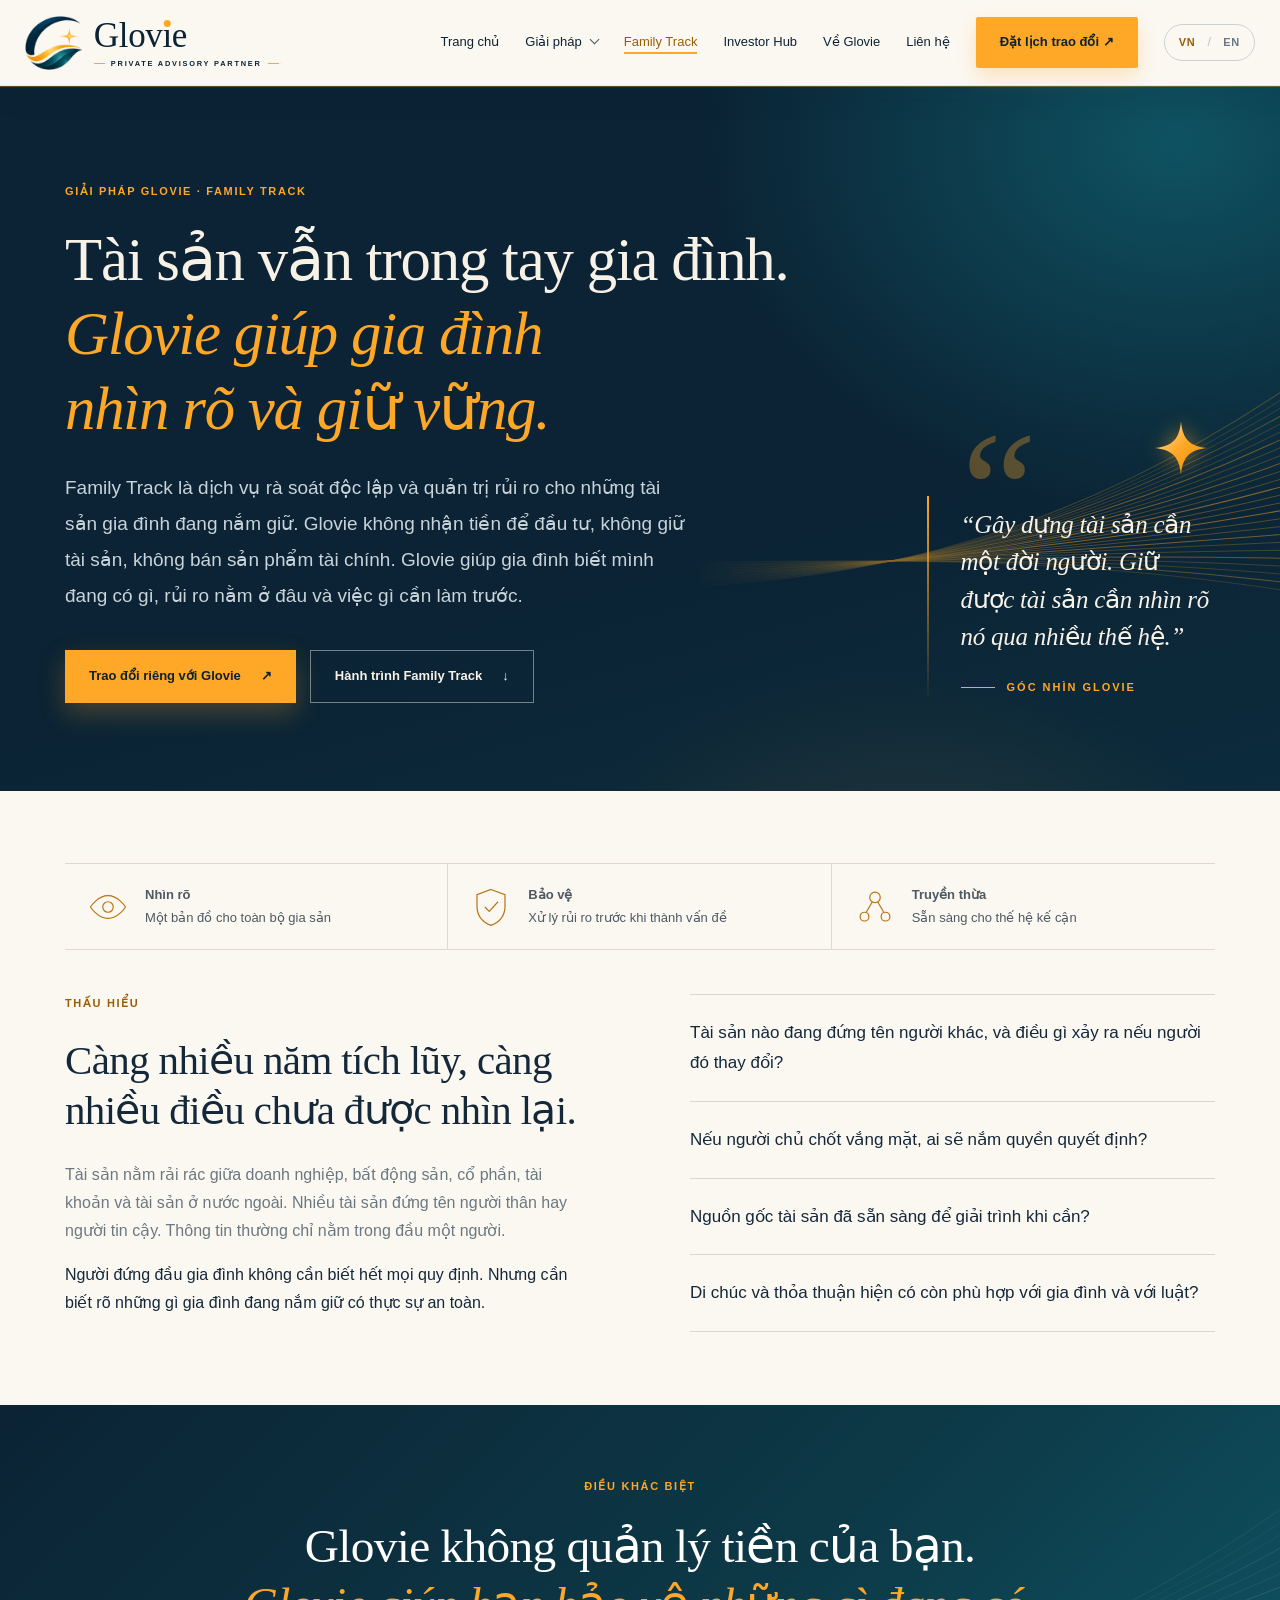
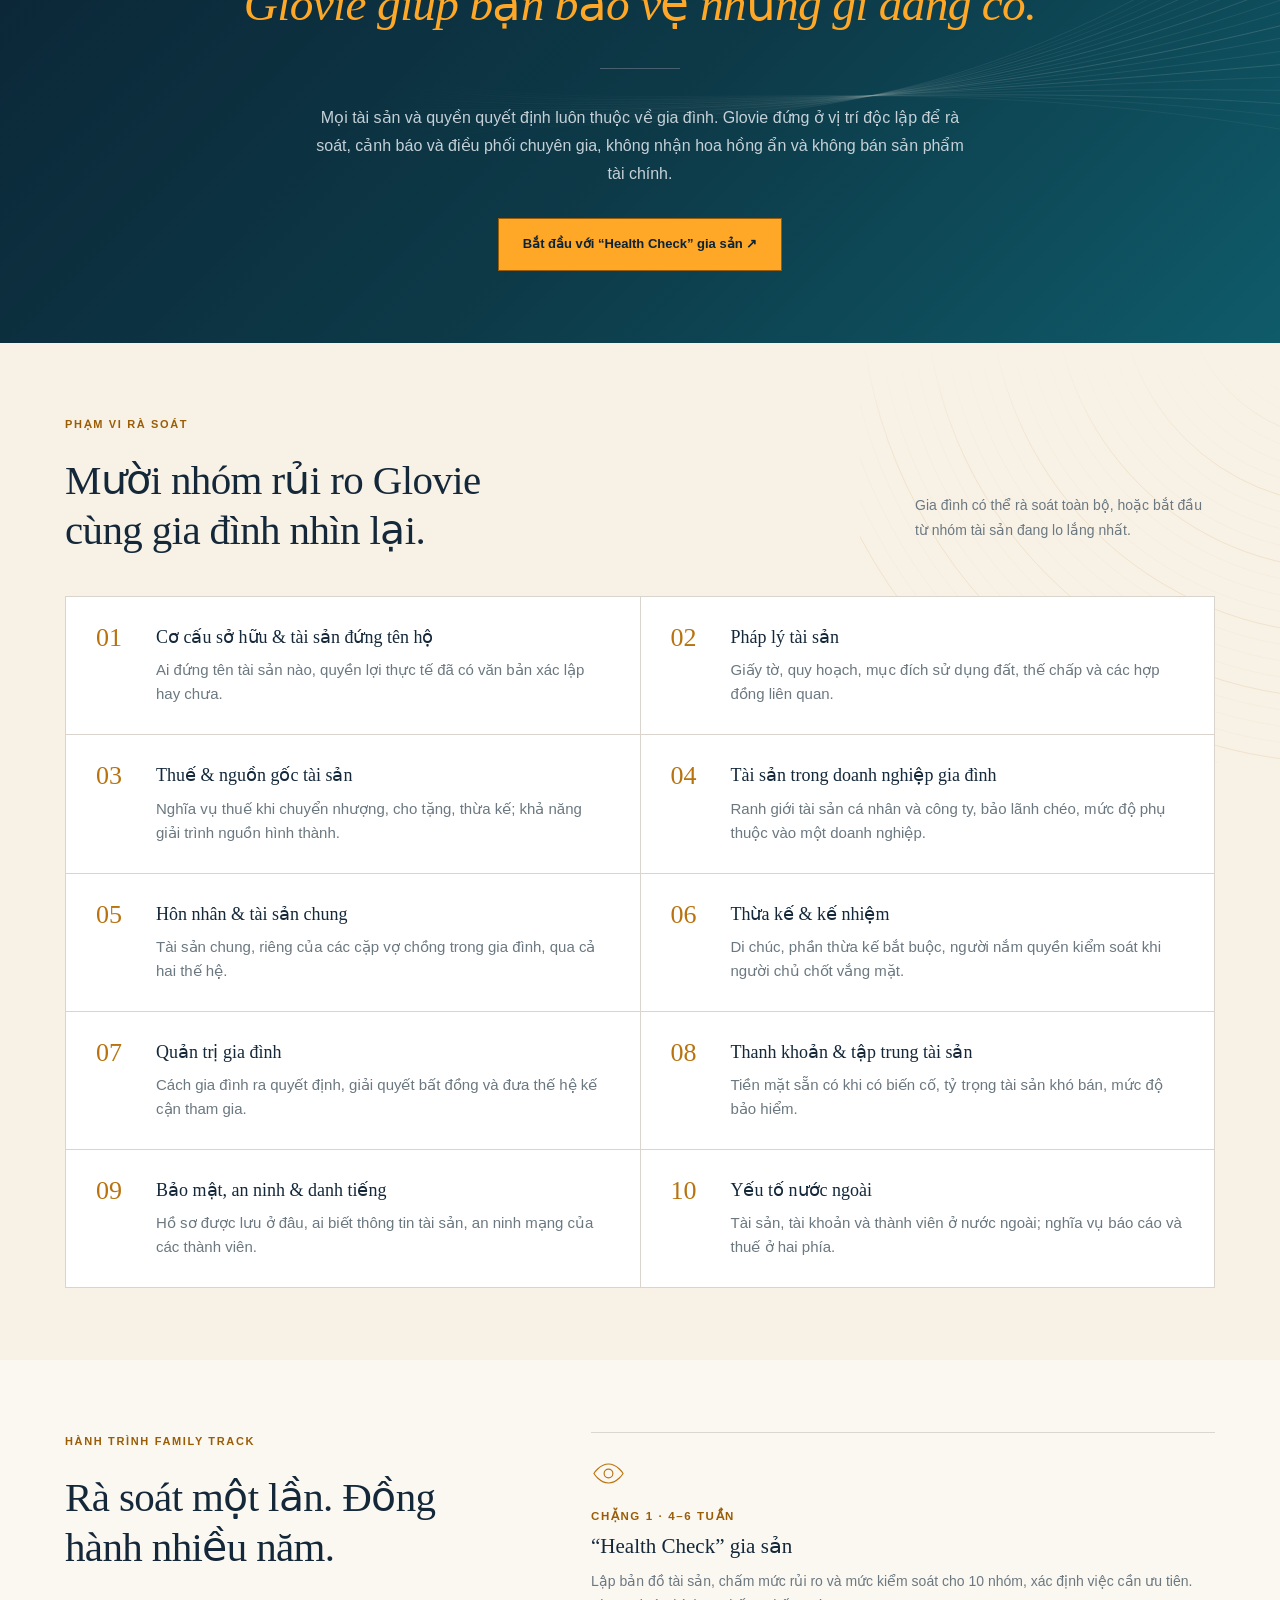
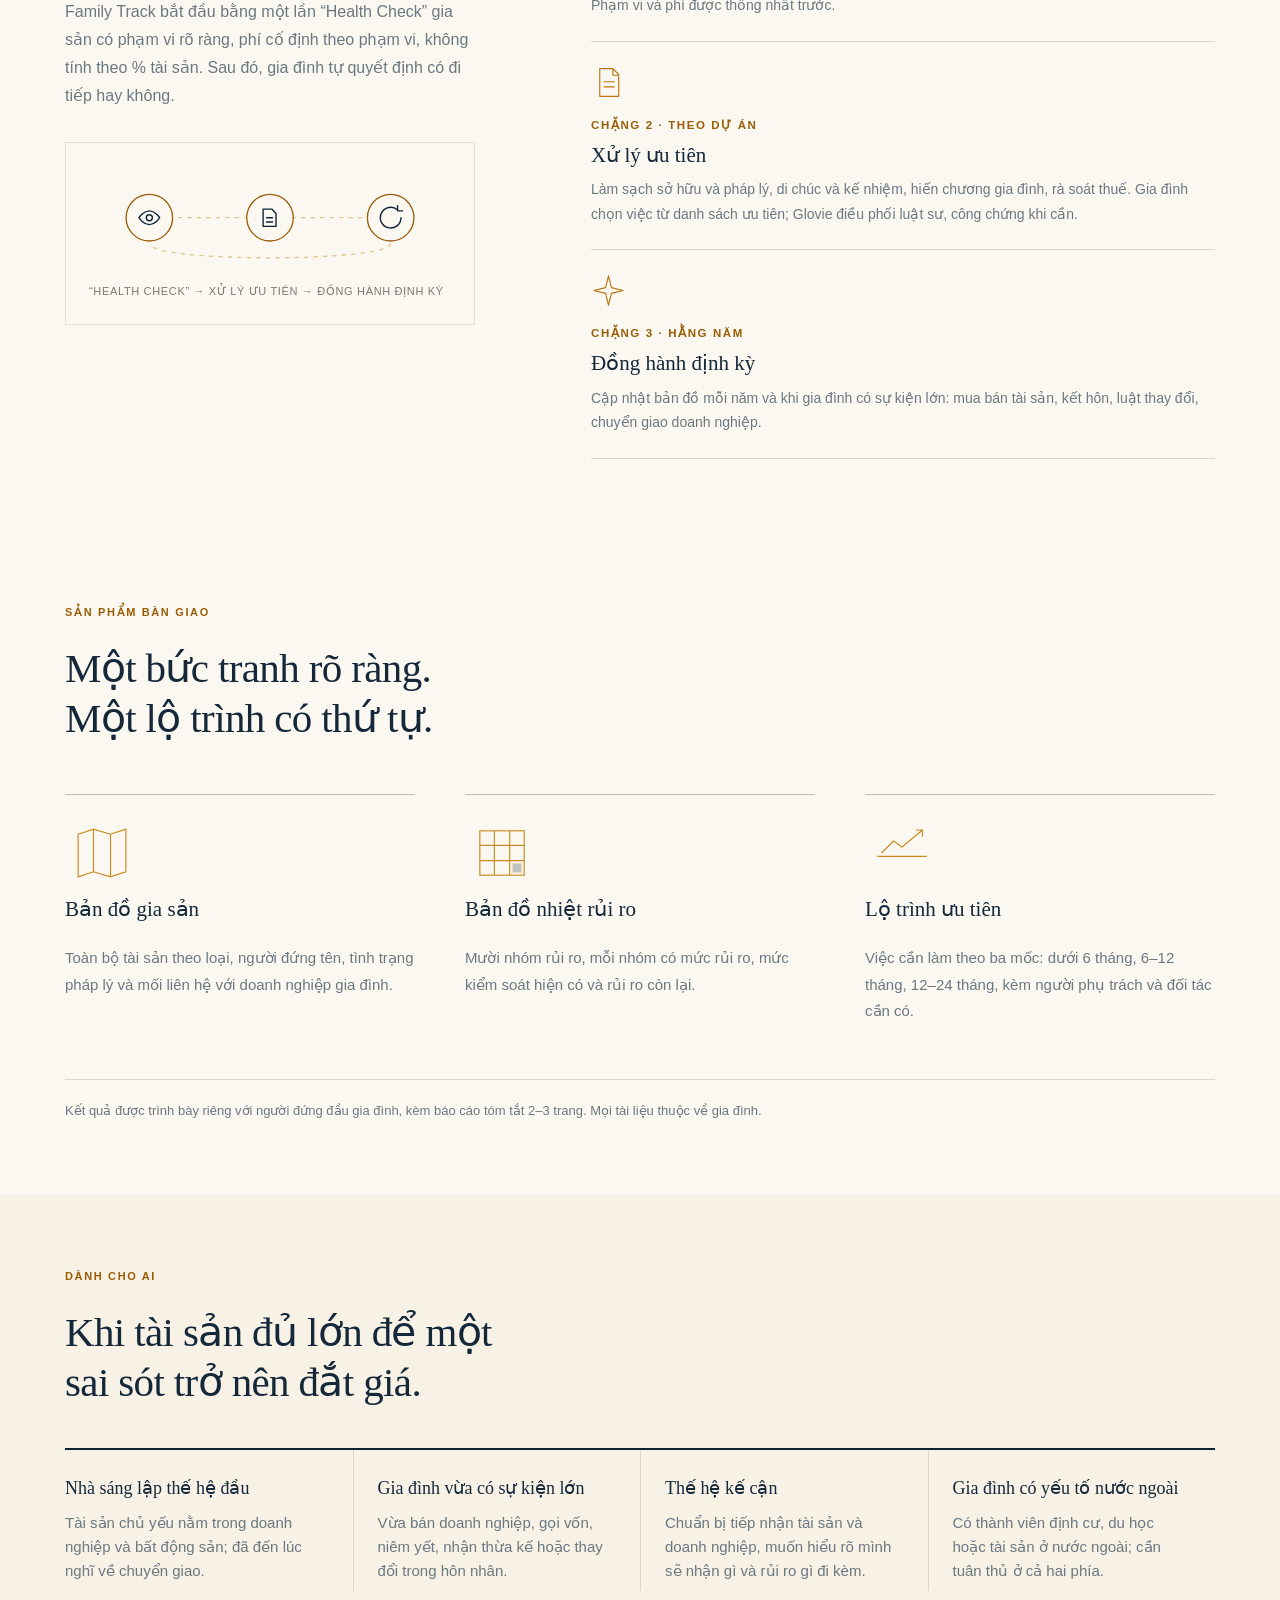
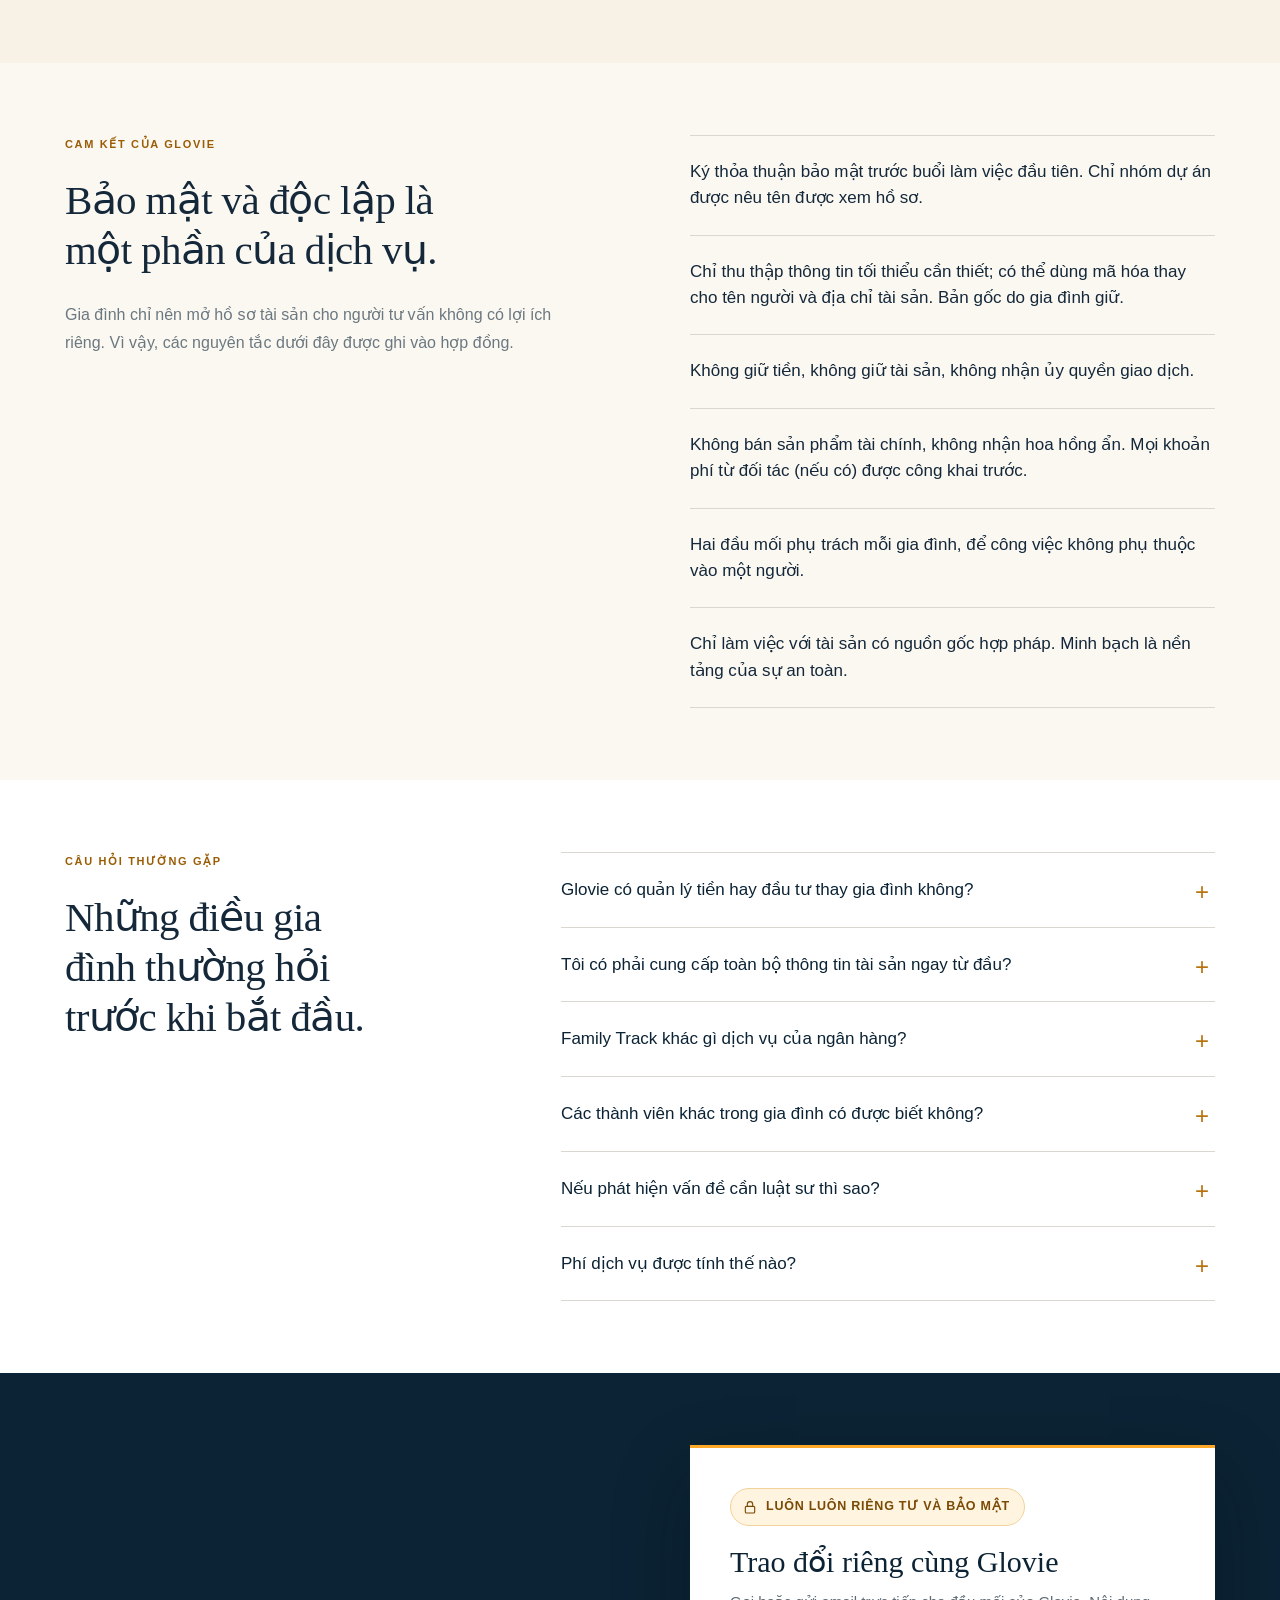
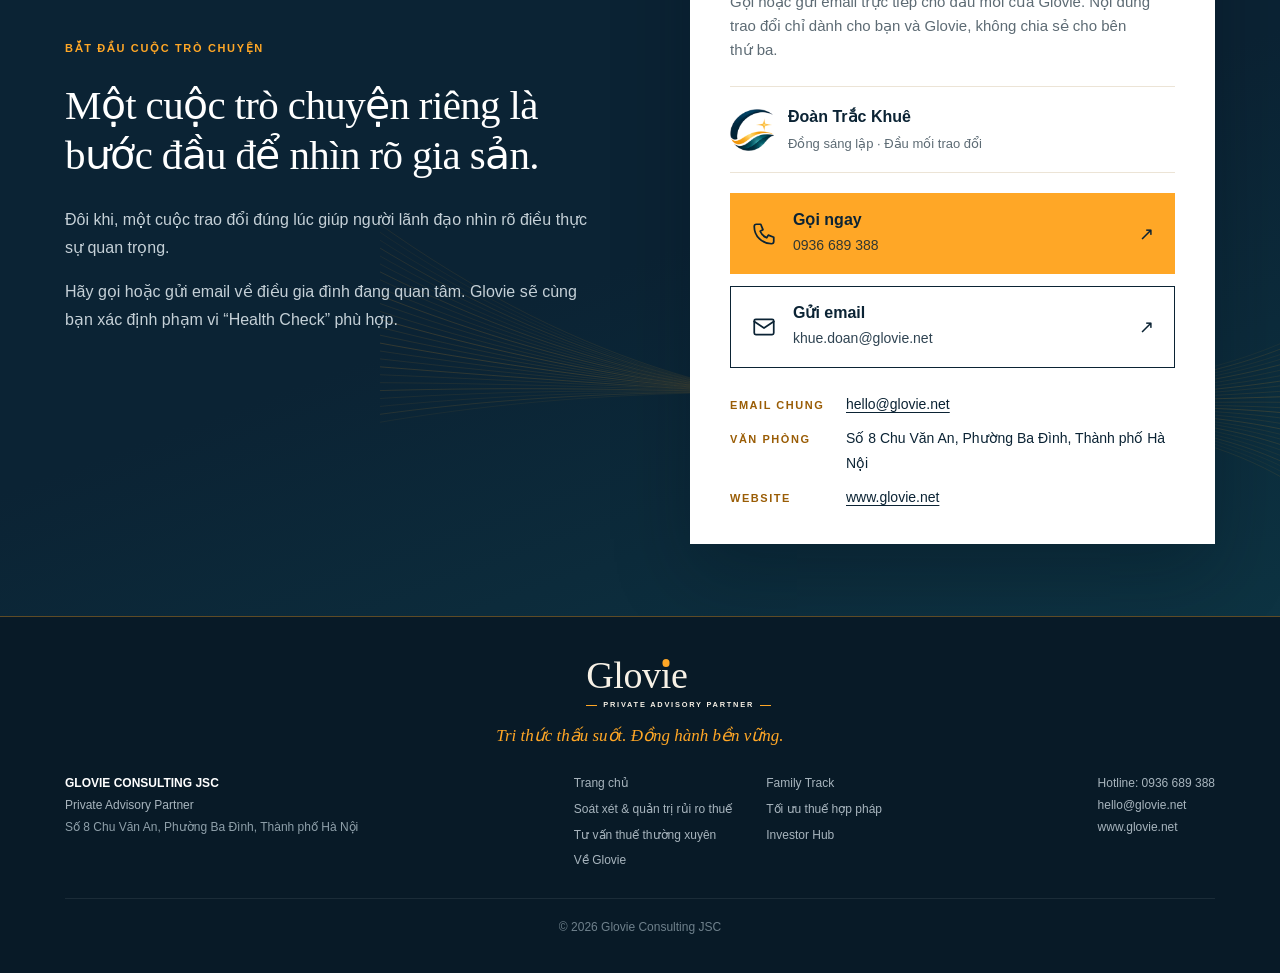
==== familytrack.html @ c4d583ba "Update to the client's full VI/EN website version Adds the Family Track page, contact.css and family" ====
<!DOCTYPE html>
<html lang="vi"><head><meta charset="utf-8"/><meta content="default-src 'self'; script-src 'self'; style-src 'self' https://fonts.googleapis.com; font-src 'self' https://fonts.gstatic.com; img-src 'self' data:; connect-src 'self'; form-action 'self'; base-uri 'self'; object-src 'none'; upgrade-insecure-requests" http-equiv="Content-Security-Policy"/><meta content="strict-origin-when-cross-origin" name="referrer"/><meta content="width=device-width,initial-scale=1" name="viewport"/><meta content="#0b2334" name="theme-color"/><meta content="Family Track: dịch vụ rà soát độc lập và quản trị rủi ro cho tài sản gia đình đang nắm giữ. Glovie không giữ tài sản, không bán sản phẩm tài chính. Phí cố định theo phạm vi, không tính theo % tài sản." name="description"/><title>Family Track | Glovie Consulting JSC</title><link rel="preconnect" href="https://fonts.googleapis.com"/><link rel="preconnect" href="https://fonts.gstatic.com" crossorigin=""/><link href="https://fonts.googleapis.com/css2?family=Inter:wght@400;500;600;700&amp;family=Playfair+Display:ital,wght@0,400;0,500;0,600;1,400;1,500&amp;display=swap" rel="stylesheet"/><link href="https://www.glovie.net/familytrack.html" rel="canonical"/><meta content="index, follow, max-image-preview:large" name="robots"/><meta content="Glovie Consulting JSC" name="author"/><meta content="telephone=no" name="format-detection"/><meta content="website" property="og:type"/><meta content="Glovie" property="og:site_name"/><meta content="Family Track | Glovie Consulting JSC" property="og:title"/><meta content="Family Track: dịch vụ rà soát độc lập và quản trị rủi ro cho tài sản gia đình đang nắm giữ. Glovie không giữ tài sản, không bán sản phẩm tài chính. Phí cố định theo phạm vi, không tính theo % tài sản." property="og:description"/><meta content="https://www.glovie.net/familytrack.html" property="og:url"/><meta content="https://www.glovie.net/assets/img/og-image.png" property="og:image"/><meta content="1200" property="og:image:width"/><meta content="630" property="og:image:height"/><meta content="vi_VN" property="og:locale"/><meta content="en_US" property="og:locale:alternate"/><meta content="summary_large_image" name="twitter:card"/><link href="assets/img/favicon-32.png" rel="icon" sizes="32x32" type="image/png"/><link href="assets/img/apple-touch-icon.png" rel="apple-touch-icon"/><link href="assets/css/glovie.min.css?v=7bdc68d603" rel="stylesheet"/><link href="assets/css/contact.css?v=097c80f14b" rel="stylesheet"/><link href="assets/css/familytrack.css?v=a53b4853ac" rel="stylesheet"/><script defer="" src="assets/i18n/familytrack.js?v=75645b1e4e"></script><script defer="" src="assets/js/glovie.min.js?v=fc8b40988c"></script><script type="application/ld+json">{"@context": "https://schema.org", "@graph": [{"@type": ["Organization", "ProfessionalService"], "@id": "https://www.glovie.net/#org", "name": "Glovie Consulting JSC", "alternateName": "Glovie", "url": "https://www.glovie.net/", "logo": "https://www.glovie.net/assets/img/icon-512.png", "image": "https://www.glovie.net/assets/img/og-image.png", "slogan": "Private Advisory Partner", "areaServed": "VN", "knowsLanguage": ["vi", "en"], "address": {"@type": "PostalAddress", "streetAddress": "Số 8 Chu Văn An", "addressLocality": "Phường Ba Đình", "addressRegion": "Hà Nội", "addressCountry": "VN"}}, {"@type": "WebPage", "@id": "https://www.glovie.net/familytrack.html", "url": "https://www.glovie.net/familytrack.html", "name": "Family Track | Glovie Consulting JSC", "description": "Family Track: dịch vụ rà soát độc lập và quản trị rủi ro cho tài sản gia đình đang nắm giữ. Glovie không giữ tài sản, không bán sản phẩm tài chính. Phí cố định theo phạm vi, không tính theo % tài sản.", "inLanguage": "vi", "isPartOf": {"@type": "WebSite", "url": "https://www.glovie.net/", "name": "Glovie"}}, {"@type": "BreadcrumbList", "itemListElement": [{"@type": "ListItem", "position": 1, "name": "Trang chủ", "item": "https://www.glovie.net/"}, {"@type": "ListItem", "position": 2, "name": "Family Track", "item": "https://www.glovie.net/familytrack.html"}]}, {"@type": "Service", "name": "Family Track", "description": "Family Track: dịch vụ rà soát độc lập và quản trị rủi ro cho tài sản gia đình đang nắm giữ. Glovie không giữ tài sản, không bán sản phẩm tài chính. Phí cố định theo phạm vi, không tính theo % tài sản.", "provider": {"@id": "https://www.glovie.net/#org"}, "areaServed": "VN", "url": "https://www.glovie.net/familytrack.html", "serviceType": "Family wealth review & risk management"}]}</script></head><body><a class="skip-link" href="#top">Bỏ qua điều hướng</a><header><div class="wrap"><a aria-label="Glovie — Private Advisory Partner — Trang chủ" class="logo" href="index.html"><span class="brand-logo"><img alt="" class="brand-mark" decoding="async" fetchpriority="high" height="132" src="assets/img/glovie-mark.png" width="139"/><span class="brand-word"><span class="brand-name">Glov<span class="brand-i">ı</span>e</span><span class="brand-tag">Private Advisory Partner</span></span></span></a><button aria-expanded="false" aria-label="Mở menu" class="menu-toggle" id="menuToggle">☰</button><nav id="nav"><a href="index.html">Trang chủ</a><div class="has-sub"><a class="sub-trigger" href="index.html#giai-phap">Giải pháp</a><div class="submenu"><a href="soatxetthue.html"><strong>Soát xét & quản trị rủi ro thuế</strong><span>“Health Check”, soát xét định kỳ, chuẩn bị thanh tra</span></a><a href="toiuuthue.html"><strong>Tối ưu thuế hợp pháp</strong><span>Cấu trúc, ưu đãi và phương án có căn cứ</span></a><a href="tvtthuongxuyen.html"><strong>Tư vấn thuế thường xuyên</strong><span>Đồng hành chuyên môn quanh năm</span></a><a href="index.html#giai-phap"><strong>Tất cả giải pháp</strong><span>CFO Advisory, ESOP – M&A, chuyển đổi số</span></a></div></div><a class="current" aria-current="page" href="familytrack.html">Family Track</a><a href="investorhub.html">Investor Hub</a><a href="ve-glovie.html">Về Glovie</a><a href="#lien-he">Liên hệ</a><a class="btn" href="#lien-he">Đặt lịch trao đổi ↗</a><div aria-label="Language / Ngôn ngữ" class="language-switch" role="group"><button aria-pressed="true" class="lang-option active" data-lang="vi" type="button">VN</button><span aria-hidden="true">/</span><button aria-pressed="false" class="lang-option" data-lang="en" type="button">EN</button></div></nav></div></header><main id="top"><section class="hero"><div aria-hidden="true" class="hero-motif"></div><div class="wrap hero-grid"><div class="reveal"><div class="eyebrow crumb"><a href="index.html#giai-phap">Giải pháp Glovie</a> · <span>Family Track</span></div><h1>Tài sản vẫn trong tay gia đình.<br/><em>Glovie giúp gia đình nhìn rõ và giữ vững.</em></h1><p class="lead">Family Track là dịch vụ rà soát độc lập và quản trị rủi ro cho những tài sản gia đình đang nắm giữ. Glovie không nhận tiền để đầu tư, không giữ tài sản, không bán sản phẩm tài chính. Glovie giúp gia đình biết mình đang có gì, rủi ro nằm ở đâu và việc gì cần làm trước.</p><div class="hero-actions"><a class="btn" href="#lien-he">Trao đổi riêng với Glovie <span>↗</span></a><a class="btn outline" href="#hanh-trinh">Hành trình Family Track <span>↓</span></a></div></div><aside class="hero-aside"><div aria-hidden="true" class="hero-star"><i class="halo"></i><svg viewBox="0 0 48 48"><defs><linearGradient id="gstar" x1="0" x2="1" y1="0" y2="1"><stop offset="0" stop-color="#ffe3a8"/><stop offset=".5" stop-color="#ffa726"/><stop offset="1" stop-color="#e58a00"/></linearGradient></defs><path fill="url(#gstar)" d="M24 1C25.4 16.5 31.5 22.6 47 24 31.5 25.4 25.4 31.5 24 47 22.6 31.5 16.5 25.4 1 24 16.5 22.6 22.6 16.5 24 1Z"/></svg><i class="spark s1"></i><i class="spark s2"></i><i class="spark s3"></i></div><div class="serif">“Gây dựng tài sản cần một đời người. Giữ được tài sản cần nhìn rõ nó qua nhiều thế hệ.”</div><span>GÓC NHÌN GLOVIE</span></aside></div></section><section id="thau-hieu"><div class="wrap"><div aria-label="Ba giá trị của Family Track" class="symbolic-band"><div><svg aria-hidden="true" viewBox="0 0 48 48"><path d="M4 24s8-13 20-13 20 13 20 13-8 13-20 13S4 24 4 24Z"/><circle cx="24" cy="24" r="6"/></svg><span><strong>Nhìn rõ</strong><br/>Một bản đồ cho toàn bộ gia sản</span></div><div><svg aria-hidden="true" viewBox="0 0 48 48"><path d="M24 4 40 10v13c0 11-6 18-16 22C14 41 8 34 8 23V10z"/><path d="m17 24 5 5 10-11"/></svg><span><strong>Bảo vệ</strong><br/>Xử lý rủi ro trước khi thành vấn đề</span></div><div><svg aria-hidden="true" viewBox="0 0 48 48"><circle cx="24" cy="13" r="6"/><circle cx="12" cy="35" r="5"/><circle cx="36" cy="35" r="5"/><path d="M21 18 14 30M27 18l7 12"/></svg><span><strong>Truyền thừa</strong><br/>Sẵn sàng cho thế hệ kế cận</span></div></div></div><div class="wrap intro-grid intro-grid--spaced"><div><div class="eyebrow">Thấu hiểu</div><h2>Càng nhiều năm tích lũy, càng nhiều điều chưa được nhìn lại.</h2><p class="muted">Tài sản nằm rải rác giữa doanh nghiệp, bất động sản, cổ phần, tài khoản và tài sản ở nước ngoài. Nhiều tài sản đứng tên người thân hay người tin cậy. Thông tin thường chỉ nằm trong đầu một người.</p><p>Người đứng đầu gia đình không cần biết hết mọi quy định. Nhưng cần biết rõ những gì gia đình đang nắm giữ có thực sự an toàn.</p></div><div class="questions"><div class="question">Tài sản nào đang đứng tên người khác, và điều gì xảy ra nếu người đó thay đổi?</div><div class="question">Nếu người chủ chốt vắng mặt, ai sẽ nắm quyền quyết định?</div><div class="question">Nguồn gốc tài sản đã sẵn sàng để giải trình khi cần?</div><div class="question">Di chúc và thỏa thuận hiện có còn phù hợp với gia đình và với luật?</div></div></div></section><section class="statement"><div aria-hidden="true" class="statement-motif"></div><div class="wrap"><div class="eyebrow">Điều khác biệt</div><h2>Glovie không quản lý tiền của bạn.<br/><em>Glovie giúp bạn bảo vệ những gì đang có.</em></h2><div class="rule"></div><p>Mọi tài sản và quyền quyết định luôn thuộc về gia đình. Glovie đứng ở vị trí độc lập để rà soát, cảnh báo và điều phối chuyên gia, không nhận hoa hồng ẩn và không bán sản phẩm tài chính.</p><a class="btn gold" href="#lien-he">Bắt đầu với “Health Check” gia sản ↗</a></div></section><section class="services ft-scope" id="pham-vi"><div class="wrap"><div class="eyebrow">Phạm vi rà soát</div><div class="sectionhead"><h2>Mười nhóm rủi ro Glovie cùng gia đình nhìn lại.</h2><p class="muted sectionhead-note">Gia đình có thể rà soát toàn bộ, hoặc bắt đầu từ nhóm tài sản đang lo lắng nhất.</p></div><ol class="ft-risks"><li><b>01</b><div><h3>Cơ cấu sở hữu &amp; tài sản đứng tên hộ</h3><p>Ai đứng tên tài sản nào, quyền lợi thực tế đã có văn bản xác lập hay chưa.</p></div></li><li><b>02</b><div><h3>Pháp lý tài sản</h3><p>Giấy tờ, quy hoạch, mục đích sử dụng đất, thế chấp và các hợp đồng liên quan.</p></div></li><li><b>03</b><div><h3>Thuế &amp; nguồn gốc tài sản</h3><p>Nghĩa vụ thuế khi chuyển nhượng, cho tặng, thừa kế; khả năng giải trình nguồn hình thành.</p></div></li><li><b>04</b><div><h3>Tài sản trong doanh nghiệp gia đình</h3><p>Ranh giới tài sản cá nhân và công ty, bảo lãnh chéo, mức độ phụ thuộc vào một doanh nghiệp.</p></div></li><li><b>05</b><div><h3>Hôn nhân &amp; tài sản chung</h3><p>Tài sản chung, riêng của các cặp vợ chồng trong gia đình, qua cả hai thế hệ.</p></div></li><li><b>06</b><div><h3>Thừa kế &amp; kế nhiệm</h3><p>Di chúc, phần thừa kế bắt buộc, người nắm quyền kiểm soát khi người chủ chốt vắng mặt.</p></div></li><li><b>07</b><div><h3>Quản trị gia đình</h3><p>Cách gia đình ra quyết định, giải quyết bất đồng và đưa thế hệ kế cận tham gia.</p></div></li><li><b>08</b><div><h3>Thanh khoản &amp; tập trung tài sản</h3><p>Tiền mặt sẵn có khi có biến cố, tỷ trọng tài sản khó bán, mức độ bảo hiểm.</p></div></li><li><b>09</b><div><h3>Bảo mật, an ninh &amp; danh tiếng</h3><p>Hồ sơ được lưu ở đâu, ai biết thông tin tài sản, an ninh mạng của các thành viên.</p></div></li><li><b>10</b><div><h3>Yếu tố nước ngoài</h3><p>Tài sản, tài khoản và thành viên ở nước ngoài; nghĩa vụ báo cáo và thuế ở hai phía.</p></div></li></ol></div></section><section id="hanh-trinh"><div class="wrap process-grid"><div><div class="eyebrow">Hành trình Family Track</div><h2>Rà soát một lần. Đồng hành nhiều năm.</h2><p class="muted">Family Track bắt đầu bằng một lần “Health Check” gia sản có phạm vi rõ ràng, phí cố định theo phạm vi, không tính theo % tài sản. Sau đó, gia đình tự quyết định có đi tiếp hay không.</p><div aria-label="Health Check → Xử lý ưu tiên → Đồng hành định kỳ" class="process-illustration"><svg aria-hidden="true" viewBox="0 0 420 120"><path d="M70 60H350" stroke="#e3c48a" stroke-dasharray="5 6" stroke-width="1.5"></path><path d="M350 90C350 112 70 112 70 90" fill="none" stroke="#e3c48a" stroke-dasharray="5 6" stroke-width="1.5"></path><g fill="#fbf8f2" stroke="#9a5d06" stroke-width="1.5"><circle cx="70" cy="60" r="27"></circle><circle cx="210" cy="60" r="27"></circle><circle cx="350" cy="60" r="27"></circle></g><g fill="none" stroke="#0b2334" stroke-linecap="round" stroke-linejoin="round" stroke-width="1.6"><path d="M58 60s5-8 12-8 12 8 12 8-5 8-12 8-12-8-12-8Z"/><circle cx="70" cy="60" r="3.5"/><path d="M202 50h10l5 5v15h-15zM206 60h7M206 65h7"/><path d="M362 60a12 12 0 1 1-4-9M358 46v6h6"/></g></svg><div class="process-caption">“HEALTH CHECK” → XỬ LÝ ƯU TIÊN → ĐỒNG HÀNH ĐỊNH KỲ</div></div></div><div class="steps"><div class="step"><svg aria-hidden="true" class="line-icon" fill="none" stroke="currentColor" stroke-linecap="round" stroke-linejoin="round" stroke-width="1.55" viewBox="0 0 48 48"><path d="M4 24s8-13 20-13 20 13 20 13-8 13-20 13S4 24 4 24Z"/><circle cx="24" cy="24" r="6"/></svg><div><div class="ft-stage">Chặng 1 · 4–6 tuần</div><h3>“Health Check” gia sản</h3><p>Lập bản đồ tài sản, chấm mức rủi ro và mức kiểm soát cho 10 nhóm, xác định việc cần ưu tiên. Phạm vi và phí được thống nhất trước.</p></div></div><div class="step"><svg aria-hidden="true" class="line-icon" fill="none" stroke="currentColor" stroke-linecap="round" stroke-linejoin="round" stroke-width="1.55" viewBox="0 0 48 48"><path d="M12 5h18l8 8v30H12zM30 5v9h8M18 23h14M18 30h14"/></svg><div><div class="ft-stage">Chặng 2 · Theo dự án</div><h3>Xử lý ưu tiên</h3><p>Làm sạch sở hữu và pháp lý, di chúc và kế nhiệm, hiến chương gia đình, rà soát thuế. Gia đình chọn việc từ danh sách ưu tiên; Glovie điều phối luật sư, công chứng khi cần.</p></div></div><div class="step"><svg aria-hidden="true" class="line-icon" fill="none" stroke="currentColor" stroke-linecap="round" stroke-linejoin="round" stroke-width="1.55" viewBox="0 0 48 48"><path d="m24 4 4 16 16 4-16 4-4 16-4-16-16-4 16-4z"/></svg><div><div class="ft-stage">Chặng 3 · Hằng năm</div><h3>Đồng hành định kỳ</h3><p>Cập nhật bản đồ mỗi năm và khi gia đình có sự kiện lớn: mua bán tài sản, kết hôn, luật thay đổi, chuyển giao doanh nghiệp.</p></div></div></div></div></section><section class="values" id="ban-giao"><div class="wrap"><div class="eyebrow">Sản phẩm bàn giao</div><h2>Một bức tranh rõ ràng.<br/>Một lộ trình có thứ tự.</h2><div class="three"><article class="value"><div class="value-symbol"><svg aria-hidden="true" viewBox="0 0 72 68"><path d="M8 12l18-6 20 6 18-6v50l-18 6-20-6-18 6z"/><path d="M26 6v50M46 12v50"/></svg></div><h3>Bản đồ gia sản</h3><p>Toàn bộ tài sản theo loại, người đứng tên, tình trạng pháp lý và mối liên hệ với doanh nghiệp gia đình.</p></article><article class="value"><div class="value-symbol"><svg aria-hidden="true" viewBox="0 0 72 68"><rect x="10" y="8" width="52" height="52"/><path d="M10 25h52M10 43h52M27 8v52M45 8v52"/><path d="M48 46h11v11H48z" fill="currentColor" opacity=".25"/></svg></div><h3>Bản đồ nhiệt rủi ro</h3><p>Mười nhóm rủi ro, mỗi nhóm có mức rủi ro, mức kiểm soát hiện có và rủi ro còn lại.</p></article><article class="value"><div class="value-symbol"><svg aria-hidden="true" viewBox="0 0 72 68"><path d="M7 38h58M12 34l14-14 10 7 24-20M52 7h8v8"/></svg></div><h3>Lộ trình ưu tiên</h3><p>Việc cần làm theo ba mốc: dưới 6 tháng, 6–12 tháng, 12–24 tháng, kèm người phụ trách và đối tác cần có.</p></article></div><p class="muted values-note">Kết quả được trình bày riêng với người đứng đầu gia đình, kèm báo cáo tóm tắt 2–3 trang. Mọi tài liệu thuộc về gia đình.</p></div></section><section class="ft-for" id="danh-cho-ai"><div class="wrap"><div class="eyebrow">Dành cho ai</div><div class="sectionhead"><h2>Khi tài sản đủ lớn để một sai sót trở nên đắt giá.</h2></div><div class="ft-for-grid"><article><h3>Nhà sáng lập thế hệ đầu</h3><p>Tài sản chủ yếu nằm trong doanh nghiệp và bất động sản; đã đến lúc nghĩ về chuyển giao.</p></article><article><h3>Gia đình vừa có sự kiện lớn</h3><p>Vừa bán doanh nghiệp, gọi vốn, niêm yết, nhận thừa kế hoặc thay đổi trong hôn nhân.</p></article><article><h3>Thế hệ kế cận</h3><p>Chuẩn bị tiếp nhận tài sản và doanh nghiệp, muốn hiểu rõ mình sẽ nhận gì và rủi ro gì đi kèm.</p></article><article><h3>Gia đình có yếu tố nước ngoài</h3><p>Có thành viên định cư, du học hoặc tài sản ở nước ngoài; cần tuân thủ ở cả hai phía.</p></article></div></div></section><section class="ft-trust" id="cam-ket"><div class="wrap intro-grid"><div><div class="eyebrow">Cam kết của Glovie</div><h2>Bảo mật và độc lập là một phần của dịch vụ.</h2><p class="muted">Gia đình chỉ nên mở hồ sơ tài sản cho người tư vấn không có lợi ích riêng. Vì vậy, các nguyên tắc dưới đây được ghi vào hợp đồng.</p></div><div class="questions"><div class="question"><b>01</b><span>Ký thỏa thuận bảo mật trước buổi làm việc đầu tiên. Chỉ nhóm dự án được nêu tên được xem hồ sơ.</span></div><div class="question"><b>02</b><span>Chỉ thu thập thông tin tối thiểu cần thiết; có thể dùng mã hóa thay cho tên người và địa chỉ tài sản. Bản gốc do gia đình giữ.</span></div><div class="question"><b>03</b><span>Không giữ tiền, không giữ tài sản, không nhận ủy quyền giao dịch.</span></div><div class="question"><b>04</b><span>Không bán sản phẩm tài chính, không nhận hoa hồng ẩn. Mọi khoản phí từ đối tác (nếu có) được công khai trước.</span></div><div class="question"><b>05</b><span>Hai đầu mối phụ trách mỗi gia đình, để công việc không phụ thuộc vào một người.</span></div><div class="question"><b>06</b><span>Chỉ làm việc với tài sản có nguồn gốc hợp pháp. Minh bạch là nền tảng của sự an toàn.</span></div></div></div></section><section class="ft-faq" id="hoi-dap"><div class="wrap ft-faq-grid"><div><div class="eyebrow">Câu hỏi thường gặp</div><h2>Những điều gia đình thường hỏi trước khi bắt đầu.</h2></div><div class="ft-faq-list"><details><summary>Glovie có quản lý tiền hay đầu tư thay gia đình không?</summary><p>Không. Tài sản và quyền quyết định luôn thuộc về gia đình. Glovie rà soát, cảnh báo và đề xuất cách xử lý. Nếu gia đình cần dịch vụ đầu tư, Glovie giới thiệu đối tác được cấp phép và công khai mọi khoản phí liên quan.</p></details><details><summary>Tôi có phải cung cấp toàn bộ thông tin tài sản ngay từ đầu?</summary><p>Không. Gia đình có thể bắt đầu với một nhóm tài sản đang lo lắng nhất, và dùng mã hóa thay cho tên người, địa chỉ cụ thể.</p></details><details><summary>Family Track khác gì dịch vụ của ngân hàng?</summary><p>Glovie không bán sản phẩm tài chính, nên khuyến nghị chỉ phục vụ lợi ích của gia đình. Glovie vẫn có thể làm việc cùng ngân hàng mà gia đình đang sử dụng.</p></details><details><summary>Các thành viên khác trong gia đình có được biết không?</summary><p>Người đứng đầu gia đình quyết định ai tham gia và ai được xem kết quả.</p></details><details><summary>Nếu phát hiện vấn đề cần luật sư thì sao?</summary><p>Glovie giới thiệu đối tác phù hợp, chuẩn bị hồ sơ và điều phối, để gia đình không phải làm việc với nhiều bên cùng lúc.</p></details><details><summary>Phí dịch vụ được tính thế nào?</summary><p>Phí cố định theo phạm vi, không tính theo % tài sản. Phạm vi và phí được thống nhất trước khi bắt đầu.</p></details></div></div></section><section class="contact" id="lien-he"><div class="wrap contact-grid"><div><div class="eyebrow">Bắt đầu cuộc trò chuyện</div><h2>Một cuộc trò chuyện riêng là bước đầu để nhìn rõ gia sản.</h2><p>Đôi khi, một cuộc trao đổi đúng lúc giúp người lãnh đạo nhìn rõ điều thực sự quan trọng.</p><p>Hãy gọi hoặc gửi email về điều gia đình đang quan tâm. Glovie sẽ cùng bạn xác định phạm vi “Health Check” phù hợp.</p></div><div class="talk-card"><div class="talk-private"><svg aria-hidden="true" fill="none" stroke="currentColor" stroke-linecap="round" stroke-linejoin="round" stroke-width="1.7" viewBox="0 0 24 24"><rect height="10" rx="1.5" width="14" x="5" y="11"/><path d="M8 11V8a4 4 0 0 1 8 0v3"/></svg><span>Luôn luôn riêng tư và bảo mật</span></div><h3>Trao đổi riêng cùng Glovie</h3><p class="talk-lead">Gọi hoặc gửi email trực tiếp cho đầu mối của Glovie. Nội dung trao đổi chỉ dành cho bạn và Glovie, không chia sẻ cho bên thứ ba.</p><div class="talk-person"><img alt="" decoding="async" height="132" loading="lazy" src="assets/img/glovie-mark.png" width="139"/><div><strong>Đoàn Trắc Khuê</strong><span>Đồng sáng lập · Đầu mối trao đổi</span></div></div><div class="talk-actions"><a aria-label="Gọi ngay 0936 689 388" class="talk-btn talk-call" href="tel:+84936689388"><svg aria-hidden="true" fill="none" stroke="currentColor" stroke-linecap="round" stroke-linejoin="round" stroke-width="1.6" viewBox="0 0 24 24"><path d="M5 3h4l2 5-2.5 1.5a11 11 0 0 0 6 6L16 13l5 2v4a2 2 0 0 1-2 2A16 16 0 0 1 3 5a2 2 0 0 1 2-2"/></svg><span class="talk-text"><span class="talk-label">Gọi ngay</span><span class="talk-value">0936 689 388</span></span><span aria-hidden="true" class="talk-go">↗</span></a><a class="talk-btn talk-mail js-mailto" data-d="ten.eivolg" data-subject="Trao đổi riêng cùng Glovie" data-u="naod.euhk" href="#lien-he"><svg aria-hidden="true" fill="none" stroke="currentColor" stroke-linecap="round" stroke-linejoin="round" stroke-width="1.6" viewBox="0 0 24 24"><rect height="14" rx="1.5" width="18" x="3" y="5"/><path d="m3 7 9 6 9-6"/></svg><span class="talk-text"><span class="talk-label">Gửi email</span><span class="talk-value">khue.doan [at] glovie [dot] net</span></span><span aria-hidden="true" class="talk-go">↗</span></a></div><dl class="talk-info"><div><dt>Email chung</dt><dd><a class="js-mail" data-d="ten.eivolg" data-u="olleh" href="#lien-he">hello [at] glovie [dot] net</a></dd></div><div><dt>Văn phòng</dt><dd>Số 8 Chu Văn An, Phường Ba Đình, Thành phố Hà Nội</dd></div><div><dt>Website</dt><dd><a href="https://www.glovie.net">www.glovie.net</a></dd></div></dl></div></div></section></main><footer><div class="footer-brand"><span class="brand-logo brand-logo--neg"><img alt="" class="brand-mark" decoding="async" loading="lazy" height="132" src="assets/img/glovie-mark-neg.png" width="139"/><span class="brand-word"><span class="brand-name">Glov<span class="brand-i">ı</span>e</span><span class="brand-tag">Private Advisory Partner</span></span></span><div class="footer-message">Tri thức thấu suốt. Đồng hành bền vững.</div></div><div class="wrap footer-main"><div><strong>GLOVIE CONSULTING JSC</strong><br/>Private Advisory Partner<br/><span class="footer-addr">Số 8 Chu Văn An, Phường Ba Đình, Thành phố Hà Nội</span></div><div class="footer-links"><a href="index.html">Trang chủ</a><a href="familytrack.html">Family Track</a><a href="soatxetthue.html">Soát xét & quản trị rủi ro thuế</a><a href="toiuuthue.html">Tối ưu thuế hợp pháp</a><a href="tvtthuongxuyen.html">Tư vấn thuế thường xuyên</a><a href="investorhub.html">Investor Hub</a><a href="ve-glovie.html">Về Glovie</a></div><div class="footer-contact">Hotline: <a href="tel:+84936689388">0936 689 388</a><br/><a class="js-mail" data-d="ten.eivolg" data-u="olleh" href="#lien-he">hello [at] glovie [dot] net</a><br/><a href="https://www.glovie.net">www.glovie.net</a></div></div><div class="wrap footer-bottom">© <span id="year"></span> Glovie Consulting JSC</div></footer><div class="mobile-cta"><a href="#lien-he">Trao đổi với Glovie</a><a href="tel:+84936689388">Gọi điện</a></div></body></html>
---- assets/css/glovie.min.css ----
:root{--navy:#0b2334;--ink:#14283a;--gold:#9a5d06;--cream:#f7f1e6;--muted:#64717a;--line:#e5e3dd}*{box-sizing:border-box}html{scroll-behavior:smooth}body{margin:0;color:var(--ink);background:#fff;font:16px/1.75 'Inter','Inter',Arial,sans-serif}h1,h2,h3,p{margin-top:0}h1,h2,.serif{font-family:'Playfair Display','Playfair Display',Georgia,serif;font-weight:400}h1{font-size:clamp(42px,6.4vw,88px);line-height:1.16;letter-spacing:-.035em;margin-bottom:28px}h2{font-size:clamp(32px,4vw,55px);line-height:1.22;letter-spacing:-.025em;margin-bottom:25px}h3{font-size:21px;line-height:1.4}a{color:inherit;text-decoration:none}button,input,textarea,select{font:inherit}button{cursor:pointer}.wrap{width:min(1150px,calc(100% - 48px));margin:auto}.eyebrow{color:var(--gold);font-size:11px;letter-spacing:.2em;text-transform:uppercase;font-weight:700;margin-bottom:22px}.muted{color:var(--muted)}.btn{display:inline-flex;align-items:center;justify-content:center;gap:20px;border:1px solid var(--navy);background:var(--navy);color:#fff;padding:14px 24px;font-size:13px;font-weight:700;transition:.2s}.btn:hover{background:#0f5b6a;transform:translateY(-1px)}.btn.outline{background:transparent;color:var(--navy)}.btn.outline:hover{background:#e9e4dd}.btn.gold{background:var(--gold);border-color:var(--gold)}header{height:88px;background:#fff;border-bottom:1px solid var(--line);position:sticky;top:0;z-index:20}header .wrap{display:flex;align-items:center;justify-content:space-between;height:100%;gap:25px}.logo{display:flex;align-items:center;gap:12px}.monogram{font:italic 43px 'Playfair Display',Georgia,serif;color:var(--gold);line-height:1}.brand{font-weight:800;font-size:14px;letter-spacing:.15em;line-height:1.4}.brand small{display:block;font-size:9px;letter-spacing:.16em;color:var(--gold);font-weight:500}nav{display:flex;align-items:center;gap:28px;font-size:13px}nav a:hover,.textlink:hover{color:var(--gold)}.menu-toggle{display:none;border:0;background:none;font-size:25px;color:var(--navy)}section{padding:110px 0}.hero{background:var(--cream);padding:130px 0 120px}.hero-grid{display:grid;grid-template-columns:1.4fr .6fr;gap:70px;align-items:center}.hero h1 em{color:var(--gold);font-weight:400}.hero .lead{max-width:620px;font-size:19px;color:#4f5c64;line-height:1.9}.hero-actions{display:flex;gap:14px;flex-wrap:wrap;margin-top:36px}.hero-aside{border-left:1px solid #c9b49f;padding:30px 0 30px 35px;align-self:end}.hero-aside .serif{font-size:27px;line-height:1.5}.hero-aside span{font-size:12px;letter-spacing:.1em;color:var(--gold)}.intro-grid{display:grid;grid-template-columns:1fr 1fr;gap:100px}.questions{border-top:1px solid var(--line)}.question{padding:23px 0;border-bottom:1px solid var(--line);font-size:17px;display:flex;gap:20px}.question b{color:var(--gold);font-size:12px}.statement{background:var(--navy);color:#fff}.statement .wrap{max-width:900px;text-align:center}.statement h2{font-size:clamp(34px,4.7vw,62px)}.statement h2 em{color:#ffa726}.statement p{color:#c5d0d7;max-width:670px;margin:0 auto 30px}.rule{height:1px;background:#496071;width:80px;margin:35px auto}.values{background:#fff}.three{display:grid;grid-template-columns:repeat(3,1fr);gap:50px;margin-top:50px}.value{border-top:2px solid var(--gold);padding-top:22px}.value .num{color:var(--gold);font:30px 'Playfair Display',Georgia,serif;margin-bottom:22px}.value p{color:var(--muted);font-size:15px}.services{background:var(--cream)}.sectionhead{display:flex;justify-content:space-between;align-items:end;gap:40px;margin-bottom:35px}.sectionhead h2{max-width:680px;margin:0}.services-grid{display:grid;grid-template-columns:repeat(3,1fr);border-top:1px solid #d9d4cc;border-left:1px solid #d9d4cc}.service{padding:36px 28px 42px;border-right:1px solid #d9d4cc;border-bottom:1px solid #d9d4cc;min-height:260px;transition:.2s}.service:hover{background:#fff}.service .num{color:var(--gold);font-size:12px;letter-spacing:.1em}.service h3{margin:25px 0 12px}.service p{font-size:14px;color:var(--muted)}.service .textlink{font-size:13px;color:var(--gold);font-weight:bold}.process-grid{display:grid;grid-template-columns:.8fr 1.2fr;gap:110px}.steps{border-top:1px solid var(--line)}.step{display:grid;grid-template-columns:65px 1fr;gap:15px;border-bottom:1px solid var(--line);padding:23px 0}.step .num{color:var(--gold);font-family:'Playfair Display',Georgia,serif;font-size:26px}.step h3{margin-bottom:7px}.step p{margin:0;color:var(--muted);font-size:14px}.trust{background:#f2ebdd}.trust-grid{display:grid;grid-template-columns:1.1fr .9fr;gap:90px;align-items:center}.trust-note{border-left:2px solid var(--gold);padding:20px 0 20px 30px}.trust-note p{margin-bottom:0}.contact{background:var(--navy);color:#fff}.contact-grid{display:grid;grid-template-columns:1fr 1fr;gap:100px}.contact h2{max-width:540px}.contact p{color:#c5d0d7}.contact-details{margin-top:35px;font-size:14px}.contact-details a{text-decoration:underline;text-underline-offset:4px}.form-card{background:#fff;color:var(--ink);padding:35px}.form-card h3{font-family:'Playfair Display',Georgia,serif;font-size:27px;font-weight:400}.field{margin-bottom:15px}.field label{display:block;font-size:12px;font-weight:700;margin-bottom:6px}.field input,.field textarea,.field select{width:100%;padding:11px 12px;border:1px solid #d9dfe1;border-radius:0;background:#fff;color:var(--ink);font-size:14px}.field textarea{min-height:100px;resize:vertical}.privacy{font-size:11px;color:var(--muted)!important;margin:14px 0 0}.notice{font-size:12px;color:#43623e;margin-top:12px;display:none}footer{background:#081a27;color:#a8b5be;padding:35px 0;font-size:12px}footer .wrap{display:flex;justify-content:space-between;gap:20px;flex-wrap:wrap}footer strong{color:#fff}.mobile-cta{display:none}.reveal{animation:rise .65s ease both}@keyframes rise{from{opacity:.3;transform:translateY(12px)}to{opacity:1;transform:translateY(0)}}@media(max-width:850px){header{height:72px}.menu-toggle{display:block}nav{display:none;position:absolute;top:72px;left:0;right:0;background:#fff;flex-direction:column;align-items:stretch;padding:25px 24px;box-shadow:0 12px 25px #0002}nav.open{display:flex}nav a{padding:5px 0}.hero-grid,.intro-grid,.process-grid,.trust-grid,.contact-grid{grid-template-columns:1fr;gap:35px}.hero{padding:85px 0}.hero-aside{padding:15px 0 15px 22px}.three{grid-template-columns:1fr;gap:18px}.services-grid{grid-template-columns:repeat(2,1fr)}section{padding:75px 0}.mobile-cta{display:flex;position:fixed;bottom:0;left:0;right:0;z-index:15;background:#fff;box-shadow:0 -3px 18px #0002;padding:10px 16px;gap:8px}.mobile-cta a{flex:1;text-align:center;padding:11px;font-size:12px;border:1px solid var(--navy);font-weight:700}.mobile-cta a:first-child{background:var(--navy);color:#fff}footer{padding-bottom:90px}}@media(max-width:550px){.wrap{width:min(100% - 36px,1150px)}h1{font-size:45px}h2{font-size:35px}.services-grid{grid-template-columns:1fr}.sectionhead{display:block}.hero .lead{font-size:16px}.form-card{padding:23px}.hero-actions .btn{width:100%}}.founders-section{padding-top:110px;padding-bottom:110px}.founders-intro{max-width:850px;margin-bottom:75px}.founders-intro h2{max-width:900px;line-height:1.2;margin-bottom:34px}.founders-intro h2 em{font-style:normal;color:#b8730f}.founders-intro p{max-width:740px;line-height:1.85;margin:0 0 18px}.founders-principle{display:grid;grid-template-columns:90px 1fr;gap:24px;padding:45px 48px;background:#0b2334;color:#fff;margin-bottom:85px}.founders-principle .eyebrow{color:#ffa726}.founders-principle h3{font-family:'Playfair Display',Georgia,serif;font-weight:400;font-size:clamp(25px,3vw,40px);line-height:1.28;margin:12px 0 18px;color:#fff}.founders-principle p{color:#dbe2e8;max-width:690px;line-height:1.8;margin:0}.principle-mark{font-family:'Playfair Display',Georgia,serif;font-size:110px;line-height:.9;color:#ffa726}.founders-heading{display:grid;grid-template-columns:1.3fr .7fr;gap:50px;align-items:end;margin-bottom:32px}.founders-heading h3{font-family:'Playfair Display',Georgia,serif;font-size:clamp(27px,3vw,40px);font-weight:400;line-height:1.3;margin:12px 0 0}.founders-heading p{line-height:1.8;margin:0}.founder-cards{display:grid;grid-template-columns:repeat(2,minmax(0,1fr));gap:18px}.founder-card{background:#fbf8f2;border:1px solid #ded6ca;padding:36px;min-width:0}.founder-number{color:#b8730f;font-size:26px;font-family:'Playfair Display',Georgia,serif;border-bottom:1px solid #ded6ca;padding-bottom:20px;margin-bottom:28px}.founder-number span{font:600 10px/1.5 'Inter',Arial,sans-serif;letter-spacing:1.3px;margin-left:10px;color:#8a7865}.founder-card h4{font-family:'Playfair Display',Georgia,serif;font-size:31px;font-weight:400;margin:0 0 8px}.founder-role{color:#b8730f;font-weight:600;font-size:13px;margin-bottom:20px}.founder-card p{line-height:1.8;margin:0 0 25px}.founder-detail{border-top:1px solid #ded6ca;padding-top:18px;font-size:12px;line-height:1.7;color:#59636b}.founders-outro{display:grid;grid-template-columns:1fr 1fr;gap:50px;border-top:1px solid #c9bfb3;margin-top:64px;padding-top:34px}.founders-outro h3{font:400 clamp(23px,2.6vw,34px)/1.35 'Playfair Display',Georgia,serif;margin:10px 0}.founders-outro p{line-height:2;margin:0}@media(max-width:760px){.founders-section{padding-top:70px;padding-bottom:70px}.founders-intro{margin-bottom:45px}.founders-principle{grid-template-columns:1fr;gap:0;padding:30px 25px;margin-bottom:55px}.principle-mark{font-size:65px}.founders-heading,.founder-cards,.founders-outro{grid-template-columns:1fr;gap:20px}.founder-card{padding:25px}.founders-outro{margin-top:40px}.founders-heading{margin-bottom:25px}}.hero{position:relative;overflow:hidden;background:radial-gradient(circle at 91% 13%,#f3e6cc 0,transparent 35%),var(--cream)}.hero:before{content:"";position:absolute;right:-145px;top:-235px;width:560px;height:560px;border:1px solid rgba(201,138,31,.22);border-radius:50%;box-shadow:0 0 0 44px rgba(201,138,31,.045),0 0 0 90px rgba(201,138,31,.045),0 0 0 136px rgba(201,138,31,.025);pointer-events:none}.hero-grid{position:relative;z-index:1}.hero-aside{position:relative;background:rgba(247,244,239,.75);backdrop-filter:blur(3px)}.hero-aside:before{content:"✦";position:absolute;right:0;top:-70px;color:#c98a1f;font-size:50px;font-weight:200}.symbolic-band{display:grid;grid-template-columns:1fr 1fr 1fr;gap:0;margin-top:48px;border-top:1px solid #dfd8cf;border-bottom:1px solid #dfd8cf}.symbolic-band>div{display:flex;align-items:center;gap:16px;padding:20px 22px;border-right:1px solid #dfd8cf;font-size:13px;color:#4e5962}.symbolic-band>div:last-child{border:0}.symbolic-band svg{width:42px;height:42px;flex:none;stroke:#b8730f;fill:none;stroke-width:1.35}.statement{position:relative;overflow:hidden}.statement:before,.statement:after{content:"";position:absolute;width:340px;height:340px;border:1px solid rgba(255,167,38,.2);border-radius:50%;pointer-events:none}.statement:before{left:-190px;top:-150px;box-shadow:0 0 0 35px rgba(255,167,38,.04),0 0 0 70px rgba(255,167,38,.03)}.statement:after{right:-180px;bottom:-170px;box-shadow:0 0 0 35px rgba(255,167,38,.04),0 0 0 70px rgba(255,167,38,.03)}.statement .wrap{position:relative;z-index:1}.value-symbol{height:72px;display:flex;align-items:center;margin-bottom:6px}.value-symbol svg{height:58px;width:74px;stroke:#c98a1f;stroke-width:1.35;fill:none}.service{position:relative;overflow:hidden}.service:after{content:"";position:absolute;right:-25px;top:-30px;width:100px;height:100px;border:1px solid rgba(201,138,31,.11);border-radius:50%;pointer-events:none}.service:hover:after{border-color:rgba(201,138,31,.32)}.process-illustration{margin-top:32px;max-width:410px;background:#fbf8f2;padding:23px;border:1px solid #e7dfd3}.process-illustration svg{width:100%;height:auto;display:block}.process-caption{font-size:11px;color:#83766a;letter-spacing:.06em;margin-top:12px}.founders-intro{position:relative}.founders-intro:after{content:"";position:absolute;right:-140px;top:12px;width:145px;height:145px;border:1px solid #c98a1f;border-radius:50%;box-shadow:0 0 0 18px #f2ebdd,0 0 0 19px rgba(185,144,107,.22);opacity:.65}.founder-card{position:relative}.founder-card:before{content:"✧";position:absolute;right:26px;top:25px;color:#c98a1f;font-size:32px}.contact{position:relative;overflow:hidden}.contact:before{content:"";position:absolute;left:-180px;bottom:-240px;width:490px;height:490px;border:1px solid rgba(212,164,111,.15);border-radius:50%;box-shadow:0 0 0 35px rgba(212,164,111,.035),0 0 0 70px rgba(212,164,111,.025);pointer-events:none}.contact-grid{position:relative;z-index:1}@media(max-width:850px){.symbolic-band{grid-template-columns:1fr}.symbolic-band>div{border-right:0;border-bottom:1px solid #dfd8cf;padding:14px}.hero:before{right:-320px;top:-280px}.founders-intro:after{display:none}}@media(prefers-reduced-motion:reduce){html{scroll-behavior:auto}.reveal{animation:none}}.language-switch{display:flex;align-items:center;gap:7px;padding:6px 9px;border:1px solid #d6c7b6;border-radius:30px;white-space:nowrap;background:#fbf8f2}.lang-option{border:0;background:transparent;color:#8b8379;font:700 11px/1 'Inter',Arial,sans-serif;letter-spacing:.07em;padding:5px;cursor:pointer}.lang-option.active{color:#0b2334}.language-switch span{color:#c1ac97}.expert-network{margin-top:78px;padding-top:58px;border-top:1px solid #c9bfb3}.expert-heading{max-width:760px}.expert-heading h3{font:400 clamp(28px,3.4vw,44px)/1.22 'Playfair Display',Georgia,serif;color:#0b2334;margin:16px 0}.expert-heading h3 em{font-style:normal;color:#b8730f}.expert-heading p{line-height:1.85;max-width:730px}.expert-grid{display:grid;grid-template-columns:repeat(3,minmax(0,1fr));gap:16px;margin-top:34px}.expert-card{padding:29px 25px;background:#fbf8f2;border:1px solid #ded6ca;position:relative}.expert-icon{font:400 32px/1 'Playfair Display',Georgia,serif;color:#b8730f;margin-bottom:24px}.expert-field{font-size:10px;text-transform:uppercase;letter-spacing:.12em;color:#9a5d06;font-weight:700;line-height:1.6}.expert-card h4{font:400 27px/1.3 'Playfair Display',Georgia,serif;color:#0b2334;margin:12px 0 14px}.expert-card p{font-size:14px;line-height:1.85;margin:0;color:#59636b}.expert-note{display:flex;gap:22px;align-items:flex-start;margin-top:20px;background:#eae2d6;border-left:3px solid #b8730f;padding:25px 30px}.expert-note-symbol{font-size:31px;color:#b8730f}.expert-note p{margin:0;line-height:1.85;font-size:14px;color:#35434e}.expert-note strong{color:#0b2334}.eyebrow{letter-spacing:.15em}.value .num,.question b,.step>.num{display:none}.step{grid-template-columns:1fr!important}.value-symbol{margin-top:20px}.founder-card:before{content:'✧'}.service:before{content:'◇';display:block;color:#b8730f;font:400 30px/1 'Playfair Display',Georgia,serif;margin-bottom:13px}.service:nth-child(2):before{content:'◈'}.service:nth-child(3):before{content:'✧'}.service:nth-child(4):before{content:'◎'}.service:nth-child(5):before{content:'⌁'}.service:nth-child(6):before{content:'✳'}@media(max-width:850px){.expert-grid{grid-template-columns:1fr}.expert-network{margin-top:52px;padding-top:42px}.expert-note{padding:20px;gap:12px}.language-switch{margin:10px 0;align-self:flex-start}}@media(min-width:761px){.founder-cards .founder-card:last-child{grid-column:1 / -1;max-width:calc(50% - 9px);justify-self:center;width:100%}}:root{--navy:#0b2334;--ink:#102b3d;--gold:#e49b43;--cream:#f4efe7;--muted:#6b7880;--line:#d9d7d0}body{background:#fbf8f2;color:var(--ink)}header{background:#0b2334;border-bottom:1px solid rgba(255,255,255,.12);height:94px;box-shadow:0 8px 30px rgba(7,27,44,.10)}header .wrap{width:min(1300px,calc(100% - 50px))}.official-logo{height:75px;width:90px;object-fit:contain;display:block;filter:drop-shadow(0 2px 8px rgba(0,0,0,.12))}header nav a{color:#edf0ee}header nav a:hover{color:#ffa726}header .btn{background:#ffa726;border:0;color:#0b2334;border-radius:2px}header .menu-toggle{color:#f6d9a3}.language-switch{border-color:rgba(255,255,255,.25)!important;color:#fff!important}.language-switch button{color:#eae8e2!important}.language-switch button.active{color:#ffa726!important}.hero{position:relative;overflow:hidden;background:radial-gradient(ellipse at 80% 30%,#18384d 0%,#0c2639 37%,#0b2334 78%);color:#fff;min-height:670px;padding:135px 0 125px}.hero .wrap{position:relative;z-index:2}.hero h1{color:#fff}.hero h1 em{color:#ffa726}.hero .lead{color:#c7d1d5}.hero .eyebrow{color:#ffa726}.hero .btn:not(.outline){background:linear-gradient(110deg,#efa93e,#da7132);border:0;color:#0b2334}.hero .btn.outline{border-color:#748796;color:#fff}.hero .btn.outline:hover{background:#17374a}.hero-aside{border-left-color:rgba(255,167,38,.55)}.hero-aside .serif{color:#f7f1e6}.hero-motif{position:absolute;right:-240px;top:-260px;width:860px;height:860px;border:1px solid rgba(255,167,38,.20);border-radius:50%;pointer-events:none;animation:floatArc 15s ease-in-out infinite alternate}.hero-motif:before,.hero-motif:after{content:"";position:absolute;border:1px solid rgba(255,167,38,.24);border-radius:50%;inset:80px}.hero-motif:after{inset:170px;border-color:rgba(255,167,38,.35);border-right-color:transparent;transform:rotate(-25deg)}@keyframes floatArc{from{transform:translateY(0) rotate(0deg)}to{transform:translateY(24px) rotate(7deg)}}.statement{position:relative;overflow:hidden;background:#092136}.statement .wrap{position:relative;z-index:1}.statement-motif{position:absolute;width:440px;height:440px;border:1px solid rgba(255,167,38,.17);border-radius:50%;left:-230px;top:-150px;box-shadow:0 0 0 65px rgba(255,167,38,.025),0 0 0 135px rgba(255,167,38,.018)}.values,.trust{background:#fbf8f2}.services{background:#f7f1e6}.line-icon{width:45px;height:45px;color:#b8730f;display:block;margin-bottom:20px;transition:transform .35s ease,color .35s ease}.value:hover .line-icon,.service:hover .line-icon{transform:translateY(-4px);color:#ffa726}.value{border-top:1px solid #cbbba7}.service{position:relative;min-height:280px}.service h3{margin-top:6px}.service:hover{background:#fffaf0}.step{grid-template-columns:54px 1fr;align-items:start}.step .line-icon{width:35px;height:35px;margin:0}.founders-section{position:relative;overflow:hidden}.founders-section>*:not(.founder-motif){position:relative;z-index:1}.founder-motif{position:absolute;right:-160px;top:70px;width:430px;height:430px;border:1px solid rgba(201,138,31,.16);border-radius:50%;box-shadow:0 0 0 50px rgba(201,138,31,.04),0 0 0 105px rgba(201,138,31,.025);pointer-events:none}.founder-card{transition:transform .3s ease,box-shadow .3s ease}.founder-card:hover{transform:translateY(-4px);box-shadow:0 14px 35px rgba(10,35,53,.09)}.network-note{background:#f0e8dc;border-left:2px solid #cc853f;padding:22px 28px;margin:35px 0;color:#24394a;line-height:1.8}.footer-logo{height:90px;width:90px;object-fit:contain;display:block;margin:0 auto 18px}section{scroll-margin-top:94px}@media(max-width:850px){header{height:78px}.official-logo{height:65px;width:72px}header nav{background:#0e2a3d!important;color:#fff!important}header nav a{color:#fff!important}.hero{padding:105px 0 95px;min-height:unset}.hero-motif{right:-400px;top:-180px}.founder-motif{opacity:.4}}@media(prefers-reduced-motion:reduce){*,*:before,*:after{animation:none!important;transition:none!important;scroll-behavior:auto!important}}.service::before{display:none!important;content:none!important}.value .value-symbol{margin-top:0}.service .line-icon{display:block;margin-bottom:20px}header nav a.current{color:#ffa726;box-shadow:inset 0 -1px 0 #ffa726}.hero .crumb a{color:inherit}.hero .crumb a:hover{color:#fff}.values-note{font-size:13px;margin:40px 0 0;border-top:1px solid var(--line);padding-top:20px}.gold-em{color:#b8730f;font-style:normal}.related .services-grid a.service{display:block;color:inherit}.related .service h3{margin-top:6px}@media(max-width:850px){header nav a.current{box-shadow:none}}header nav{gap:24px}header nav a.current{color:#ffa726;box-shadow:inset 0 -1px 0 #ffa726}.hero .crumb a{color:inherit}.hero .crumb a:hover{color:#fff}.gold-em{color:#b8730f;font-style:normal}.ih-mark{display:inline-block;font:italic 400 15px/1 'Playfair Display',Georgia,serif;letter-spacing:.06em;color:#f7f1e6;border:1px solid rgba(255,167,38,.45);padding:9px 16px;margin:-4px 0 26px;border-radius:30px}.journey{display:grid;grid-template-columns:repeat(5,1fr);border-top:1px solid #d9d4cc;border-left:1px solid #d9d4cc;position:relative}.journey-item{display:flex;flex-direction:column;padding:32px 24px 30px;border-right:1px solid #d9d4cc;border-bottom:1px solid #d9d4cc;transition:.25s;position:relative;color:inherit}.journey-item:not(:last-child):after{content:"→";position:absolute;right:-12px;top:44px;width:22px;height:22px;background:#f7f1e6;color:#b8730f;font-size:13px;display:flex;align-items:center;justify-content:center;z-index:2;border:1px solid #d9d4cc;border-radius:50%}.journey-item:hover{background:#fffaf0}.journey-item:hover .line-icon{transform:translateY(-4px);color:#ffa726}.journey-stage{font-size:10px;letter-spacing:.14em;text-transform:uppercase;color:#9a5d06;font-weight:700}.journey-item h3{font:400 21px/1.3 'Playfair Display',Georgia,serif;color:#0b2334;margin:10px 0 12px}.journey-item p{font-size:13.5px;color:var(--muted);line-height:1.7;margin:0 0 18px;flex:1}.journey-time{font-size:12px;color:#0b2334;border-top:1px solid #ded6ca;padding-top:12px;font-weight:700}.journey-note{font-size:12px;color:var(--muted);font-style:italic;margin:18px 0 0}.svc{padding:110px 0;scroll-margin-top:94px}.svc-white{background:#fbf8f2}.svc-cream{background:#f7f1e6}.svc-grid{display:grid;grid-template-columns:.92fr 1.08fr;gap:80px;align-items:start}.svc-left{position:sticky;top:130px}.svc-icon .line-icon{width:50px;height:50px}.svc-title{font-size:clamp(32px,3.6vw,48px);line-height:1.18;margin:0 0 10px;color:#0b2334}.svc-sub{font:italic 20px/1.5 'Playfair Display',Georgia,serif;color:#b8730f;margin-bottom:34px}.svc-label{font-size:11px;letter-spacing:.15em;text-transform:uppercase;font-weight:700;color:#0b2334;margin-bottom:14px;padding-bottom:10px;border-bottom:1px solid #d9d4cc}.svc-problem{color:#4f5c64;line-height:1.9;font-size:15.5px}.svc-meta{display:grid;grid-template-columns:1fr 1fr;gap:0;margin:30px 0 0;border:1px solid #d9d4cc}.svc-meta>div{padding:18px 20px}.svc-meta>div+div{border-left:1px solid #d9d4cc}.svc-meta dt{font-size:10px;letter-spacing:.14em;text-transform:uppercase;color:#9a5d06;font-weight:700;margin-bottom:6px}.svc-meta dd{margin:0;font:400 17px/1.45 'Playfair Display',Georgia,serif;color:#0b2334}.svc-do{list-style:none;padding:0;margin:0 0 40px}.svc-do li{display:flex;gap:16px;padding:15px 0;border-bottom:1px solid #e3ddd3;font-size:15px;line-height:1.75}.svc-do li:before{content:"✦";color:#b8730f;flex:none;font-size:13px;margin-top:3px}.svc-io{display:grid;grid-template-columns:1fr 1fr;gap:14px}.io-card{background:#fff;border:1px solid #ded6ca;padding:24px 22px}.io-card.out{background:#0b2334;border-color:#0b2334;color:#e7ecef}.io-head{font:400 19px/1.3 'Playfair Display',Georgia,serif;color:#0b2334;margin-bottom:14px}.io-head span{font:700 10px/1 'Inter',Arial,sans-serif;letter-spacing:.12em;text-transform:uppercase;color:#9a5d06}.io-card.out .io-head{color:#fff}.io-card.out .io-head span{color:#ffa726}.io-card ul{margin:0;padding:0;list-style:none}.io-card li{font-size:13.5px;line-height:1.7;padding:9px 0;border-top:1px solid #ebe5dc}.io-card.out li{border-top-color:rgba(255,255,255,.12);color:#c7d1d5}.svc-benefits{margin-top:64px}.svc-benefit-grid{display:grid;grid-template-columns:repeat(4,1fr);gap:0;border-left:1px solid #d9d4cc}.svc-benefit{padding:8px 24px 6px;border-right:1px solid #d9d4cc;font:400 17px/1.55 'Playfair Display',Georgia,serif;color:#0b2334}.three.four{grid-template-columns:repeat(4,1fr);gap:38px}.four .value{padding-top:26px}.four .value h3{font-size:19px}.ecosystem{margin-top:70px}.chips{display:flex;flex-wrap:wrap;gap:10px}.chip{border:1px solid #d6c7b6;background:#fbf8f2;padding:9px 16px;font-size:13px;color:#35434e;border-radius:30px}.fee-card{margin-top:34px;background:#fbf8f2;border:1px solid #e7dfd3;padding:26px}.fee-table{width:100%;border-collapse:collapse;font-size:13.5px}.fee-table td{padding:12px 0;border-bottom:1px solid #e3ddd3;vertical-align:top}.fee-table td:first-child{font:400 15px/1.4 'Playfair Display',Georgia,serif;color:#0b2334;padding-right:18px}.fee-table td:first-child a:hover{color:#b8730f}.fee-table td:last-child{color:#4f5c64;text-align:right}.fee-note{font-size:12px;color:var(--muted);margin:16px 0 0;line-height:1.7}.commit{padding:14px 0;border-bottom:1px solid #ddd3c6;line-height:1.75;font-size:15px}.commit:last-child{border:0}.commit strong{color:#0b2334}#dich-vu{scroll-margin-top:94px}#mo-hinh{background:#f7f1e6}#mo-hinh .chip{background:#fbf8f2}@media(max-width:1100px){.journey{grid-template-columns:repeat(3,1fr)}.journey-item:nth-child(3):after{display:none}.three.four{grid-template-columns:repeat(2,1fr)}.svc-benefit-grid{grid-template-columns:repeat(2,1fr);row-gap:22px}header nav{gap:16px;font-size:12.5px}}@media(max-width:850px){header nav a.current{box-shadow:none}.svc-grid{grid-template-columns:1fr;gap:40px}.svc-left{position:static}.svc{padding:75px 0}.journey{grid-template-columns:1fr 1fr}.journey-item:after{display:none}}@media(max-width:550px){.journey,.svc-io,.svc-benefit-grid,.three.four,.svc-meta{grid-template-columns:1fr}.svc-meta>div+div{border-left:0;border-top:1px solid #d9d4cc}.svc-benefit{padding:12px 0;border-right:0;border-bottom:1px solid #d9d4cc}.svc-benefit-grid{border-left:0}.fee-table td:last-child{text-align:left}.fee-table td{display:block;border:0;padding:4px 0}.fee-table tr{display:block;border-bottom:1px solid #e3ddd3;padding:8px 0}}header nav{gap:24px}.hero .crumb a{color:inherit}.hero .crumb a:hover{color:#fff}.gold-em{color:#b8730f;font-style:normal}.story-text p{color:#4f5c64;line-height:1.95;font-size:16.5px}.story-text .story-strong{color:#0b2334;font:400 22px/1.6 'Playfair Display',Georgia,serif;border-left:2px solid #b8730f;padding-left:24px;margin-top:30px}.stats{display:grid;grid-template-columns:repeat(3,1fr);margin-top:70px;border-top:1px solid #d9d4cc;border-bottom:1px solid #d9d4cc}.stat{padding:30px 28px;border-right:1px solid #d9d4cc}.stat:last-child{border-right:0}.stat-num{font:400 clamp(30px,3.4vw,46px)/1.15 'Playfair Display',Georgia,serif;color:#b8730f;margin-bottom:8px}.stat-label{font-size:13px;letter-spacing:.06em;color:#4e5962}.name-section .wrap{max-width:1000px}.wordmark{font:400 clamp(72px,12vw,160px)/1 'Playfair Display',Georgia,serif;letter-spacing:-.03em;margin:10px 0 40px;display:flex;justify-content:center;align-items:baseline;gap:.12em}.wordmark span:first-child{color:#f7f1e6}.wordmark span:last-child{color:#ffa726;font-style:italic}.wordmark i{font-style:normal;color:rgba(255,167,38,.5);font-size:.4em}.name-parts{display:grid;grid-template-columns:1fr 1fr;gap:0;border-top:1px solid rgba(255,167,38,.3);border-bottom:1px solid rgba(255,167,38,.3);text-align:left}.name-parts>div{padding:28px 34px}.name-parts>div+div{border-left:1px solid rgba(255,167,38,.3)}.name-key{font:italic 400 30px/1.2 'Playfair Display',Georgia,serif;color:#ffa726;margin-bottom:10px}.name-parts p{margin:0!important;max-width:none!important;color:#c5d0d7}.name-section h2{font-size:clamp(28px,3.6vw,46px)}.tagline{display:inline-block;margin-top:6px;font:700 11px/1 'Inter',Arial,sans-serif;letter-spacing:.32em;text-transform:uppercase;color:#ffa726;border:1px solid rgba(255,167,38,.45);padding:12px 22px;border-radius:30px}.phil-row .value{padding-top:28px}.phil .line-icon{width:50px;height:50px}.phil h3{font:400 30px/1.25 'Playfair Display',Georgia,serif;color:#0b2334;margin-bottom:12px}.motto-section{background:#f7f1e6}.motto-title{max-width:900px}.motto{display:grid;grid-template-columns:repeat(3,1fr);margin-top:56px;border-left:1px solid #cdbfae}.motto-item{padding:6px 34px 10px;border-right:1px solid #cdbfae}.motto-line{font:400 clamp(28px,3vw,40px)/1.25 'Playfair Display',Georgia,serif;color:#0b2334;margin-bottom:20px}.motto-line em{color:#b8730f}.motto-item p{color:#4f5c64;font-size:15px;line-height:1.85;margin:0}.related .services-grid a.service{display:block;color:inherit}.related .service h3{margin-top:6px}@media(max-width:1100px){header nav{gap:16px;font-size:12.5px}}@media(max-width:850px){.motto{grid-template-columns:1fr;border-left:0}.motto-item{border-right:0;border-bottom:1px solid #cdbfae;padding:24px 0}.stats{grid-template-columns:1fr}.stat{border-right:0;border-bottom:1px solid #d9d4cc;padding:22px 0}.stat:last-child{border-bottom:0}}@media(max-width:550px){.name-parts{grid-template-columns:1fr}.name-parts>div+div{border-left:0;border-top:1px solid rgba(255,167,38,.3)}.name-parts>div{padding:22px 4px}}body{font-family:'Inter',Arial,sans-serif;-webkit-font-smoothing:antialiased;text-rendering:optimizeLegibility}h1,h2,h3,h4,.serif{font-family:'Playfair Display',Georgia,serif;font-weight:400;font-synthesis:none}h1,h2{line-height:1.22}h1 em,h2 em{font-style:italic}header nav{gap:26px}header nav a.current,header nav a.sub-trigger.current{color:#ffa726!important}.has-sub{position:relative;height:94px;display:flex;align-items:center}.sub-trigger:after{content:"";display:inline-block;width:6px;height:6px;border-right:1.3px solid currentColor;border-bottom:1.3px solid currentColor;transform:translateY(-3px) rotate(45deg);margin-left:9px;opacity:.75}.submenu{position:absolute;top:100%;left:-22px;min-width:340px;background:#0e2a3d;border:1px solid rgba(255,167,38,.22);border-top:2px solid #ffa726;box-shadow:0 22px 44px rgba(3,14,24,.35);padding:8px;opacity:0;visibility:hidden;transform:translateY(8px);transition:opacity .2s,transform .2s,visibility .2s;z-index:30}.has-sub:hover .submenu,.has-sub:focus-within .submenu{opacity:1;visibility:visible;transform:none}.submenu a{display:block;padding:13px 16px;border-bottom:1px solid rgba(255,255,255,.07)}.submenu a:last-child{border-bottom:0}.submenu strong{display:block;color:#fff;font-weight:600;font-size:13.5px}.submenu span{display:block;color:#9fb0bb;font-size:12px;margin-top:3px;font-weight:400}.submenu a:hover{background:rgba(255,255,255,.05)}.submenu a:hover strong,.submenu a.current strong{color:#ffa726}.cd{margin-top:38px}.cd-title{font-size:11px;letter-spacing:.16em;text-transform:uppercase;color:#ffa726;font-weight:700;margin-bottom:12px}.cd-row{display:grid;grid-template-columns:96px 1fr;gap:14px;padding:12px 0;border-top:1px solid rgba(255,255,255,.12);line-height:1.7}.cd-row:last-child{border-bottom:1px solid rgba(255,255,255,.12)}.cd-label{font-size:10.5px;letter-spacing:.12em;text-transform:uppercase;color:#9fb0bb;font-weight:600;padding-top:3px}.cd strong{color:#fff;font-weight:600}footer .footer-main{align-items:flex-start;gap:40px;line-height:1.8}footer .footer-addr{color:#8fa0aa}.footer-links{display:grid;grid-template-columns:repeat(2,auto);gap:4px 34px}.footer-links a:hover,.footer-contact a:hover{color:#ffa726}.footer-bottom{display:block!important;text-align:center;border-top:1px solid rgba(255,255,255,.08);margin-top:26px;padding-top:18px;justify-content:center!important;color:#6f818c}.service .textlink{font-weight:600}.service-wide-row{display:grid;grid-template-columns:1fr 1fr;gap:0;margin-top:-1px}.service-wide-row.single{grid-template-columns:1fr}.service-wide-row .service-wide.span-all{grid-column:1/-1}.service-wide{display:grid;grid-template-columns:56px 1fr auto;gap:22px;align-items:center;padding:30px 34px;border:1px solid #ded6ca;background:#fff;color:inherit;transition:.25s}.service-wide+.service-wide{border-left:0}.service-wide:hover{background:#fffaf0}.service-wide h3{margin:0 0 4px;font-size:21px;color:#0b2334}.service-wide p{margin:0;font-size:13.5px;color:var(--muted)}.service-wide .go{color:#b8730f;font-weight:600;font-size:13px;white-space:nowrap}.service-wide .line-icon{width:46px;height:46px;margin:0}.service-wide .kicker{font-size:10px;letter-spacing:.14em;text-transform:uppercase;color:#9a5d06;font-weight:700}.story-link{margin-top:26px}h1,h2,h3{text-wrap:balance}p{text-wrap:pretty}h1{font-size:clamp(36px,4.75vw,66px);letter-spacing:-.025em;margin-bottom:24px}h1 em{display:block;text-wrap:balance}.hero-grid{grid-template-columns:1.62fr .58fr;gap:56px}.hero-aside{padding-right:30px}.hero-aside .serif{font-size:clamp(20px,1.7vw,24px)}h2{font-size:clamp(28px,3.2vw,44px)}.statement h2{font-size:clamp(30px,3.7vw,48px)}.svc-title{font-size:clamp(28px,2.9vw,40px)}.name-section h2{font-size:clamp(26px,3vw,38px)}.motto-line{font-size:clamp(24px,2.5vw,33px)}.phil h3{font-size:26px}.founders-principle h3{font-size:clamp(23px,2.5vw,33px)}.hero{min-height:0;padding:96px 0 88px}section{padding:72px 0}.founders-section{padding-top:72px;padding-bottom:72px}.svc{padding:72px 0}.service{min-height:0;padding:30px 28px 32px}.founders-intro{margin-bottom:48px}.founders-principle{margin-bottom:52px}.expert-network{margin-top:30px;padding-top:26px}.founders-outro{margin-top:36px}.svc-benefits{margin-top:40px}.ecosystem{margin-top:44px}.motto{margin-top:36px}.symbolic-band{margin-top:0}.wordmark{margin:0 0 28px}.name-parts{margin-bottom:6px}.journey-note{margin-top:14px}.hero-aside{background:none;border:0;box-shadow:none;backdrop-filter:none;padding:56px 0 6px 34px;position:relative;align-self:end;background-image:linear-gradient(#ffa726,rgba(255,167,38,0));background-repeat:no-repeat;background-position:0 46px;background-size:2px 0;animation:lineGrow 1.1s cubic-bezier(.2,.8,.2,1) 1.2s forwards}.hero-aside:before{content:none}.hero-aside:after{content:"“";position:absolute;left:18px;top:-44px;font:italic 400 170px/1 'Playfair Display',Georgia,serif;color:#ffa726;opacity:0;animation:quoteIn 1s ease 1.05s forwards;pointer-events:none}.hero-aside .serif{position:relative;color:#fff;font-style:italic;font-size:clamp(22px,1.95vw,28px);line-height:1.5;letter-spacing:-.01em;opacity:0;animation:fadeUp .9s cubic-bezier(.2,.8,.2,1) 1.3s forwards}.hero-aside span{display:flex;align-items:center;gap:12px;margin-top:22px;color:#ffa726;font-weight:600;letter-spacing:.18em;font-size:11px;opacity:0;animation:fadeUp .8s ease 1.6s forwards}.hero-aside span:before{content:"";width:34px;height:1px;background:#ffa726}.hero-star{position:absolute;right:6px;top:-30px;width:54px;height:54px;opacity:0;animation:starRise 1.35s cubic-bezier(.22,.9,.3,1) .35s forwards;z-index:2}.hero-star svg{width:100%;height:100%;display:block;transform-origin:50% 50%;animation:starTwinkle 3.2s ease-in-out 1.7s infinite;filter:drop-shadow(0 0 6px rgba(255,167,38,.5))}.hero-star .halo{position:absolute;inset:-60%;border-radius:50%;background:radial-gradient(circle,rgba(255,214,150,.55) 0,rgba(255,167,38,.18) 32%,rgba(255,167,38,0) 62%);opacity:0;animation:halo 1.1s ease-out 1.25s,haloPulse 3.2s ease-in-out 2.4s infinite}.spark{position:absolute;width:5px;height:5px;border-radius:50%;background:#ffe2b5;box-shadow:0 0 8px 2px rgba(255,210,150,.8);opacity:0}.spark.s1{left:-16px;top:6px;animation:spark 2.6s ease-in-out 2s infinite}.spark.s2{right:-12px;bottom:-4px;width:4px;height:4px;animation:spark 2.6s ease-in-out 2.9s infinite}.spark.s3{left:20px;top:-22px;width:3px;height:3px;animation:spark 2.6s ease-in-out 3.6s infinite}@keyframes starRise{0%{opacity:0;transform:translateY(170px) scale(.35) rotate(-120deg)}55%{opacity:1;transform:translateY(-14px) scale(1.15) rotate(10deg)}75%{transform:translateY(4px) scale(.95) rotate(-3deg)}100%{opacity:1;transform:none}}@keyframes starTwinkle{0%,100%{transform:scale(1) rotate(0);filter:drop-shadow(0 0 6px rgba(255,167,38,.5)) brightness(1)}45%{transform:scale(1.2) rotate(14deg);filter:drop-shadow(0 0 20px rgba(255,205,140,1)) brightness(1.4)}60%{transform:scale(1.05) rotate(10deg)}}@keyframes halo{0%{opacity:0;transform:scale(.3)}35%{opacity:1;transform:scale(1.15)}100%{opacity:0;transform:scale(1.6)}}@keyframes haloPulse{0%,100%{opacity:0;transform:scale(.7)}45%{opacity:.75;transform:scale(1)}}@keyframes spark{0%,100%{opacity:0;transform:scale(.3)}40%{opacity:1;transform:scale(1.2)}60%{opacity:.4;transform:scale(.8)}}@keyframes fadeUp{from{opacity:0;transform:translateY(16px)}to{opacity:1;transform:none}}@keyframes quoteIn{from{opacity:0;transform:translateY(-14px)}to{opacity:.32;transform:none}}@keyframes lineGrow{to{background-size:2px calc(100% - 46px)}}@media(prefers-reduced-motion:reduce){.hero-star,.hero-star svg,.hero-star .halo,.spark,.hero-aside,.hero-aside:after,.hero-aside .serif,.hero-aside span{animation:none!important;opacity:1}.hero-aside{background-size:2px calc(100% - 46px)}.hero-aside:after{opacity:.32}.hero-star .halo,.spark{opacity:0}}.team-core{display:grid;grid-template-columns:.9fr 1.1fr;gap:60px;padding:6px 0 44px;border-bottom:1px solid #d9cfc2;margin-bottom:44px}.team-core h3,.network h3{font-family:'Playfair Display',Georgia,serif;font-size:clamp(26px,2.6vw,36px);line-height:1.25;color:#0b2334;margin:10px 0 0;text-wrap:balance}.team-core h3 em,.network h3 em{color:#b8730f}.team-core p{color:#4f5c64;line-height:1.85;margin:0 0 20px}.team-core .chips{display:flex;flex-wrap:wrap;gap:9px}.team-core .chip{border:1px solid #d6c7b6;background:#fbf8f2;padding:8px 15px;font-size:12.5px;color:#35434e;border-radius:30px}.network{background:#0b2334;color:#dfe6ea;padding:44px 46px 40px;position:relative;overflow:hidden}.network:after{content:"";position:absolute;right:-120px;top:-120px;width:320px;height:320px;border:1px solid rgba(255,167,38,.18);border-radius:50%;box-shadow:0 0 0 40px rgba(255,167,38,.035),0 0 0 80px rgba(255,167,38,.025)}.network .eyebrow{color:#ffa726}.network h3{color:#fff}.network h3 em{color:#ffa726}.network-head{display:grid;grid-template-columns:1fr 1fr;gap:50px;align-items:end;position:relative;z-index:1}.network-head p{margin:0;color:#c3ced5;line-height:1.85}.xp-grid{display:grid;grid-template-columns:repeat(4,1fr);margin-top:36px;border-top:1px solid rgba(255,255,255,.12);position:relative;z-index:1}.xp{padding:28px 24px 6px 0}.xp+.xp{padding-left:24px;border-left:1px solid rgba(255,255,255,.1)}.xp .line-icon{width:38px;height:38px;color:#ffa726;margin-bottom:14px}.xp h4{font:500 18px/1.35 'Playfair Display',Georgia,serif;color:#fff;margin:0 0 8px}.xp p{font-size:13.5px;line-height:1.7;color:#a9b8c1;margin:0}.network-foot{display:grid;grid-template-columns:auto 1fr;gap:40px;align-items:center;margin-top:30px;padding-top:24px;border-top:1px solid rgba(255,255,255,.12);position:relative;z-index:1}.network-foot p{margin:0;font-size:13px;color:#9fb0bb;line-height:1.7}.xp-steps{list-style:none;margin:0;padding:0;display:flex;gap:10px;counter-reset:s}.xp-steps li{counter-increment:s;display:flex;align-items:center;gap:10px;font-size:12.5px;color:#fff;font-weight:500;white-space:nowrap}.xp-steps li:before{content:counter(s);width:24px;height:24px;border:1px solid #ffa726;border-radius:50%;display:grid;place-items:center;color:#ffa726;font-size:11px}.xp-steps li+li:before{margin-left:4px}.xp-steps li:not(:last-child):after{content:"→";color:#ffa726;margin-left:6px}@media(max-width:850px){.hero-grid{grid-template-columns:1fr;gap:34px}.hero-aside{padding:50px 0 4px 26px}.hero-star{right:2px;top:-18px;width:42px;height:42px}.hero-aside:after{font-size:130px;top:-34px}.team-core,.network-head,.network-foot{grid-template-columns:1fr;gap:22px}.xp-grid{grid-template-columns:1fr 1fr}.xp:nth-child(3){padding-left:0;border-left:0}.network{padding:34px 24px}.xp-steps{flex-wrap:wrap}section,.svc,.founders-section{padding:54px 0}.hero{padding:76px 0 70px}h1{font-size:clamp(34px,8.6vw,48px)}}@media(max-width:850px){.has-sub{height:auto;display:block}.submenu{position:static;opacity:1;visibility:visible;transform:none;box-shadow:none;border:0;border-left:1px solid rgba(255,167,38,.4);padding:0 0 0 14px;margin:2px 0 8px;min-width:0;background:transparent}.submenu a{padding:7px 0;border:0}.submenu span{display:none}.submenu strong{font-weight:400;font-size:14px;color:#dfe6ea}.sub-trigger:after{display:none}.service-wide-row{grid-template-columns:1fr}.service-wide+.service-wide{border-left:1px solid #ded6ca;border-top:0}.service-wide{grid-template-columns:46px 1fr;padding:24px}.service-wide .go{grid-column:2}}@media(max-width:550px){.xp-grid{grid-template-columns:1fr}.xp+.xp{padding-left:0;border-left:0;border-top:1px solid rgba(255,255,255,.1)}.xp{padding:20px 0}.footer-links{grid-template-columns:1fr 1fr;gap:4px 18px}.cd-row{grid-template-columns:1fr;gap:2px}}.sectionhead-note{max-width:300px;font-size:14px}.intro-grid--spaced{margin-top:44px}.btn-block{width:100%}.mt-14{margin-top:14px}.skip-link{position:absolute;left:-9999px;top:0;z-index:100;background:#ffa726;color:#0b2334;padding:10px 16px;font-weight:700}.skip-link:focus{left:12px;top:12px}.hp-field{position:absolute!important;left:-10000px!important;width:1px;height:1px;overflow:hidden}.notice:not([hidden]){display:block}.notice[data-state=success]{color:#1f7a4a}.notice[data-state=error]{color:#b4432f}button[disabled]{opacity:.65;cursor:progress}.language-switch{background:transparent!important;border-color:rgba(255,255,255,.28)!important}.language-switch .lang-option{color:#c9d2d8!important}.language-switch .lang-option.active{color:#ffa726!important}.language-switch span{color:rgba(255,255,255,.35)!important}:focus-visible{outline:2px solid #ffa726;outline-offset:3px}@media(prefers-reduced-motion:reduce){*{scroll-behavior:auto!important}}.lang-current{border-color:rgba(11,35,52,.18)!important;color:#9a5d06!important;font-family:'Inter',Arial,sans-serif!important}.lang-current svg{color:#0b2334!important}.lang-current:before{border-color:#0b2334!important}.lang-current:hover{border-color:#ffa726!important}.lang-menu{background:#fff!important;border:1px solid rgba(11,35,52,.08)!important;border-top:2px solid #ffa726!important;box-shadow:0 22px 44px rgba(11,35,52,.14)!important}.lang-menu .lang-option{color:#0b2334!important}.lang-menu .lang-option b{color:#5d6b74!important}.lang-menu .lang-option:hover{background:#fbf6ea!important}.lang-menu .lang-option.active,.lang-menu .lang-option.active b{color:#9a5d06!important}@media(max-width:850px){.lang-menu{background:none!important;border:0!important;box-shadow:none!important}.lang-menu .lang-option{border:1px solid rgba(11,35,52,.18)!important;background:transparent!important}.lang-menu .lang-option b{color:#0b2334!important}.lang-menu .lang-option.active{border-color:#ffa726!important}.lang-menu .lang-option.active b{color:#9a5d06!important}}:root{--navy:#0b2334;--gold:#9a5d06;--cream:#f7f1e6;--ink:#14283a;--brand-gold:#ffa726;--teal:#0f5b6a;--ivory:#f7f1e6}body{background:#fbf8f2;font-family:'Inter',var(--cjk-sans,Arial),Arial,sans-serif;font-feature-settings:"cv11","ss01"}h1,h2,h3,h4,.serif{font-family:'Playfair Display',var(--cjk-serif,Georgia),Georgia,serif;font-weight:500}h1{font-weight:500;letter-spacing:-.02em}h2{letter-spacing:-.015em}header{background:rgba(251,248,242,.95)!important;-webkit-backdrop-filter:saturate(140%) blur(10px);backdrop-filter:saturate(140%) blur(10px);border-bottom:1px solid rgba(11,35,52,.08)!important;box-shadow:0 1px 0 rgba(255,167,38,.35),0 12px 30px rgba(11,35,52,.05)!important;height:86px}.has-sub{height:86px}header nav a{color:#0b2334!important;font-weight:500}header nav a:hover{color:#9a5d06!important}header nav a.current,header nav a.sub-trigger.current{color:#9a5d06!important;box-shadow:inset 0 -2px 0 #ffa726}header .btn{background:#ffa726!important;color:#0b2334!important;border-radius:2px;box-shadow:0 8px 20px rgba(255,167,38,.28);font-weight:600}header .btn:hover{background:#ffb74d!important;transform:translateY(-1px)}header .menu-toggle{color:#0b2334!important}.submenu{background:#fff;border:1px solid rgba(11,35,52,.08);border-top:2px solid #ffa726;box-shadow:0 22px 44px rgba(11,35,52,.14)}.submenu a{border-bottom-color:rgba(11,35,52,.06)}.submenu strong{color:#0b2334}.submenu span{color:#5d6b74}.submenu a:hover{background:#fbf6ea}.submenu a:hover strong,.submenu a.current strong{color:#9a5d06}.language-switch{border-color:rgba(11,35,52,.18)!important}.language-switch .lang-option{color:#6b7780!important}.language-switch .lang-option.active{color:#9a5d06!important}.language-switch span{color:rgba(11,35,52,.25)!important}.brand-logo{display:flex;align-items:center;gap:12px;color:inherit}.brand-mark{display:block;height:54px;width:auto}.brand-word{display:flex;flex-direction:column;align-items:flex-start;line-height:1}.brand-name{font:500 35px/1 'Playfair Display',Georgia,serif;color:#0b2334;letter-spacing:-.01em}.brand-i{position:relative;display:inline-block}.brand-i:after{content:"";position:absolute;left:50%;top:.07em;width:.2em;height:.2em;border-radius:50%;background:#ffa726;transform:translateX(-46%)}.brand-tag{display:flex;align-items:center;gap:6px;margin-top:7px;font:600 7.4px/1 'Inter',Arial,sans-serif;letter-spacing:.24em;text-transform:uppercase;color:#0b2334;white-space:nowrap}.brand-tag:before,.brand-tag:after{content:"";width:11px;height:1px;background:#ffa726}.brand-logo--neg .brand-name,.brand-logo--neg .brand-tag{color:#f7f1e6}.hero{background:radial-gradient(ellipse 60% 85% at 92% 8%,rgba(15,91,106,.85) 0%,rgba(15,91,106,0) 62%),radial-gradient(ellipse 45% 55% at 70% 115%,rgba(255,167,38,.10) 0%,rgba(255,167,38,0) 60%),linear-gradient(165deg,#0b2334 0%,#0b2334 60%,#0c2b3c 100%)!important}.hero-motif{inset:0;right:0;top:0;width:auto;height:auto;border:0;border-radius:0;background:url(../img/pattern-waves.svg) right -40px bottom -30px/min(1050px,110%) auto no-repeat;opacity:.95;-webkit-mask-image:linear-gradient(90deg,transparent 0%,transparent 54%,#000 84%);mask-image:linear-gradient(90deg,transparent 0%,transparent 54%,#000 84%);animation:waveDrift 22s ease-in-out infinite alternate}.hero-motif:before,.hero-motif:after,.hero:before,.founders-intro:after{display:none}@keyframes waveDrift{from{transform:translateX(0)}to{transform:translateX(-28px)}}.hero h1,.hero-aside .serif{color:#f7f1e6}.hero .lead{color:#c9d4da}.hero .btn:not(.outline){background:#ffa726;color:#0b2334;border:0;box-shadow:0 10px 26px rgba(255,167,38,.25)}.hero .btn:not(.outline):hover{background:#ffb74d}.hero .btn.outline{border:1px solid rgba(247,241,230,.45);color:#f7f1e6;background:transparent}.hero .btn.outline:hover{border-color:#ffa726;color:#ffa726}.hero-star{width:56px;height:56px}.hero-star svg{filter:drop-shadow(0 0 10px rgba(255,167,38,.55))}@keyframes starTwinkle{0%,100%{transform:scale(1) rotate(0);filter:drop-shadow(0 0 7px rgba(255,167,38,.55)) brightness(1)}45%{transform:scale(1.18) rotate(12deg);filter:drop-shadow(0 0 22px rgba(255,200,120,1)) brightness(1.3)}60%{transform:scale(1.05) rotate(9deg)}}@keyframes starRise{0%{opacity:0;transform:translateY(170px) scale(.35) rotate(-120deg)}55%{opacity:1;transform:translateY(-14px) scale(1.15) rotate(10deg)}75%{transform:translateY(4px) scale(.95) rotate(-3deg)}100%{opacity:1;transform:none}}.hero-aside{background-image:linear-gradient(#ffa726,rgba(255,167,38,0))}.statement{background:linear-gradient(135deg,#0b2334 0%,#0d3a48 55%,#0f5b6a 100%)!important}.statement:before,.statement:after{display:none}.statement-motif{left:auto;right:0;top:auto;bottom:0;width:100%;height:100%;border:0;border-radius:0;box-shadow:none;background:url(../img/pattern-waves-ivory.svg) right bottom/1000px auto no-repeat;opacity:.7;-webkit-mask-image:linear-gradient(90deg,transparent 30%,#000 75%);mask-image:linear-gradient(90deg,transparent 30%,#000 75%)}.statement .btn.gold,.btn.gold{background:#ffa726;color:#0b2334}.founder-motif{right:-40px;top:0;width:520px;height:520px;border:0;border-radius:0;box-shadow:none;opacity:1;background:url(../img/pattern-arcs.svg) right top/contain no-repeat;-webkit-mask-image:linear-gradient(180deg,transparent 0%,#000 30%);mask-image:linear-gradient(180deg,transparent 0%,#000 30%)}.services{position:relative}.services:before{content:"";position:absolute;right:0;top:0;width:420px;height:420px;background:url(../img/pattern-arcs.svg) right top/contain no-repeat;opacity:.7;pointer-events:none;-webkit-mask-image:linear-gradient(180deg,transparent 0%,#000 30%);mask-image:linear-gradient(180deg,transparent 0%,#000 30%)}.services>.wrap{position:relative}.service:hover{background:#fffaf0}.btn{background:#0b2334}.btn:hover{background:#0f5b6a}.eyebrow{color:#9a5d06}.hero .eyebrow,.statement .eyebrow,.contact .eyebrow,.network .eyebrow,.name-section .eyebrow,.founders-principle .eyebrow{color:#ffa726}.contact{background:linear-gradient(160deg,#0b2334 0%,#0b2334 55%,#0d3342 100%);position:relative}.contact:before{content:"";position:absolute;inset:0;width:auto;height:auto;left:0;bottom:0;border:0;border-radius:0;box-shadow:none;background:url(../img/pattern-waves.svg) left bottom/900px auto no-repeat;opacity:.35;transform:scaleX(-1);pointer-events:none}.contact>.wrap{position:relative}footer{background:#081a27;border-top:1px solid rgba(255,167,38,.35)}.footer-brand{display:flex;flex-direction:column;align-items:center;gap:10px;margin-bottom:26px}.footer-brand .brand-mark{height:62px}.footer-brand .brand-name{font-size:38px}.footer-message{font:italic 400 17px/1.4 'Playfair Display',Georgia,serif;color:#ffa726}.emblem-meaning{display:grid;grid-template-columns:200px 1fr;gap:46px;align-items:center;margin:34px auto 6px;text-align:left;max-width:860px}.emblem-meaning img{width:200px;height:auto}.emblem-list{display:grid;grid-template-columns:1fr 1fr;gap:0;border-top:1px solid rgba(255,167,38,.3)}.emblem-list>div{padding:16px 18px 16px 0;border-bottom:1px solid rgba(255,167,38,.3)}.emblem-list h4{font:500 19px/1.3 'Playfair Display',Georgia,serif;color:#ffa726;margin:0 0 4px}.emblem-list p{margin:0!important;color:#c5d0d7!important;font-size:14px;max-width:none!important}.brand-message{font:italic 400 clamp(20px,2vw,26px)/1.4 'Playfair Display',Georgia,serif;color:#f7f1e6;margin:6px 0 18px!important}@media(max-width:850px){header{height:74px}.has-sub{height:auto}header nav{background:#fbf8f2!important;color:#0b2334!important;border-top:1px solid rgba(11,35,52,.08);box-shadow:0 18px 30px rgba(11,35,52,.12);top:74px}header nav a{color:#0b2334!important}.submenu strong{color:#0b2334!important;font-weight:400}.submenu{background:transparent;border:0;border-left:1px solid rgba(255,167,38,.7);box-shadow:none}.submenu a:hover{background:transparent}header nav a.current,header nav a.sub-trigger.current{box-shadow:none}.brand-mark{height:44px}.brand-name{font-size:29px}.brand-tag{font-size:6.4px;margin-top:6px}.emblem-meaning{grid-template-columns:1fr;justify-items:center;text-align:center}.emblem-meaning img{width:150px}.emblem-list{grid-template-columns:1fr;width:100%;text-align:left}}@media(max-width:400px){.brand-tag{display:none}}header nav a{white-space:nowrap}@media(max-width:1199px){header,header .wrap{height:74px}.menu-toggle{display:block}header nav{display:none;position:absolute;top:74px;left:0;right:0;flex-direction:column;align-items:stretch;gap:4px;padding:22px 24px 26px;background:#fbf8f2!important;color:#0b2334!important;border-top:1px solid rgba(11,35,52,.08);box-shadow:0 18px 30px rgba(11,35,52,.12);font-size:15px;max-height:calc(100vh - 74px);overflow-y:auto}header nav.open{display:flex}header nav a{padding:9px 0;color:#0b2334!important}header nav a.current,header nav a.sub-trigger.current{box-shadow:none}header nav .btn{margin-top:10px;text-align:center}.has-sub{height:auto!important;display:block}.sub-trigger:after{display:none}.submenu{position:static!important;opacity:1!important;visibility:visible!important;transform:none!important;box-shadow:none!important;border:0!important;border-left:1px solid rgba(255,167,38,.7)!important;padding:0 0 0 14px!important;margin:2px 0 8px!important;min-width:0!important;background:transparent!important}.submenu a{padding:7px 0;border:0}.submenu span{display:none}.submenu strong{font-weight:400;font-size:14px;color:#0b2334!important}header .language-switch{margin:12px 0 0;align-self:flex-start}}
---- assets/css/contact.css ----
/* ===== Contact v2: "Trao đổi riêng cùng Glovie" — call / email, no form ===== */
.contact-grid{align-items:center}
.talk-card{background:#fff;color:var(--ink);padding:40px 40px 34px;border-top:3px solid #ffa726;box-shadow:0 30px 70px rgba(3,14,24,.28)}
.talk-card h3{font-family:'Playfair Display',var(--cjk-serif,Georgia),Georgia,serif;font-size:30px;font-weight:400;line-height:1.2;margin:0 0 10px;color:#0b2334}
.talk-card .talk-lead{color:#5d6b74;font-size:15px;line-height:1.6;margin:0}
.talk-person{display:flex;align-items:center;gap:14px;margin:24px 0 20px;padding:16px 0;border-top:1px solid #ece4d6;border-bottom:1px solid #ece4d6}
.talk-person img{width:44px;height:42px;flex:none}
.talk-person strong{display:block;font-size:16px;color:#0b2334}
.talk-person span{display:block;font-size:13px;color:#5d6b74;margin-top:2px}
.talk-actions{display:grid;gap:12px}
.talk-btn{display:flex;align-items:center;gap:16px;padding:16px 20px;border:1px solid transparent;text-decoration:none!important;transition:background .2s,color .2s,border-color .2s,transform .2s}
.talk-btn:hover{transform:translateY(-1px)}
.talk-btn:focus-visible{outline:2px solid #ffa726;outline-offset:3px}
.talk-btn svg{width:26px;height:26px;flex:none}
.talk-btn .talk-text{display:flex;flex-direction:column;min-width:0}
.talk-btn .talk-label{font-size:16px;font-weight:600;line-height:1.3}
.talk-btn .talk-value{font-size:14px;margin-top:2px;opacity:.85;overflow-wrap:anywhere}
.talk-btn .talk-go{margin-left:auto;font-size:18px;line-height:1}
.talk-call{background:#ffa726;color:#0b2334!important}
.talk-call:hover{background:#ffb84d}
.talk-mail{border-color:#0b2334;color:#0b2334!important}
.talk-mail:hover{background:#0b2334;color:#fff!important}
.talk-info{margin:24px 0 0;display:grid;gap:10px;font-size:14px}
.talk-info div{display:grid;grid-template-columns:104px 1fr;gap:12px;align-items:baseline}
.talk-info dt{font-size:11px;font-weight:600;letter-spacing:.14em;text-transform:uppercase;color:#9a5d06}
.talk-info dd{margin:0;color:#0b2334}
.talk-info a{color:#0b2334;text-decoration:underline;text-underline-offset:3px}
@media(max-width:550px){.talk-card{padding:26px 22px 24px}.talk-card h3{font-size:25px}.talk-info div{grid-template-columns:1fr;gap:2px}}
@media(prefers-reduced-motion:reduce){.talk-btn{transition:none}.talk-btn:hover{transform:none}}
.talk-private{display:inline-flex;align-items:center;gap:8px;margin:0 0 18px;padding:7px 14px 7px 11px;background:#fff4df;border:1px solid #f3d29a;color:#7a4a05;font-size:12.5px;font-weight:600;letter-spacing:.06em;text-transform:uppercase;border-radius:30px}
.talk-private svg{width:16px;height:16px;flex:none}
---- assets/css/familytrack.css ----
/* Family Track — page-specific styles, built on glovie.min.css tokens */
.ft-risks{list-style:none;margin:40px 0 0;padding:0;display:grid;grid-template-columns:repeat(2,1fr);border-top:1px solid #d9d4cc;border-left:1px solid #d9d4cc}
.ft-risks li{display:flex;gap:22px;padding:28px 30px;border-right:1px solid #d9d4cc;border-bottom:1px solid #d9d4cc;background:#fff}
.ft-risks li b{font-family:'Playfair Display',var(--cjk-serif,Georgia),Georgia,serif;font-size:26px;font-weight:500;color:#b8730f;line-height:1;min-width:38px}
.ft-risks h3{margin:0 0 8px;font-size:18px}
.ft-risks p{margin:0;color:var(--muted);font-size:15px;line-height:1.6}
.ft-stage{font-size:11.5px;letter-spacing:.14em;text-transform:uppercase;color:#9a5d06;font-weight:600;margin-bottom:6px}
.ft-for{background:var(--cream)}
.ft-for-grid{display:grid;grid-template-columns:repeat(4,1fr);gap:0;margin-top:40px;border-top:2px solid var(--navy)}
.ft-for-grid article{padding:26px 24px 8px 0}
.ft-for-grid article+article{padding-left:24px;border-left:1px solid var(--line)}
.ft-for-grid h3{font-size:18px;margin:0 0 10px}
.ft-for-grid p{margin:0;color:var(--muted);font-size:15px;line-height:1.6}
.ft-trust .question{display:flex;gap:14px}
.ft-trust .question span{line-height:1.55}
.ft-trust .question b{font-family:'Playfair Display',var(--cjk-serif,Georgia),Georgia,serif;font-size:15px;min-width:26px;padding-top:2px;color:#9a5d06}
.ft-faq{background:#fff}
.ft-faq-grid{display:grid;grid-template-columns:.8fr 1.2fr;gap:60px;align-items:start}
.ft-faq-list{border-top:1px solid var(--line)}
.ft-faq details{border-bottom:1px solid var(--line);padding:0}
.ft-faq summary{cursor:pointer;list-style:none;padding:22px 40px 22px 0;font-size:17px;font-weight:500;color:var(--navy);position:relative}
.ft-faq summary::-webkit-details-marker{display:none}
.ft-faq summary::after{content:'+';position:absolute;right:6px;top:18px;font-size:24px;color:#b8730f;font-weight:300;transition:transform .2s}
.ft-faq details[open] summary::after{transform:rotate(45deg)}
.ft-faq details p{margin:0 0 22px;color:var(--muted);line-height:1.7;max-width:62ch}
.ft-faq summary:focus-visible{outline:2px solid #ffa726;outline-offset:4px}
@media (max-width:980px){.ft-for-grid{grid-template-columns:repeat(2,1fr)}.ft-for-grid article:nth-child(3){padding-left:0;border-left:0}.ft-faq-grid{grid-template-columns:1fr;gap:24px}}
@media (max-width:700px){.ft-risks{grid-template-columns:1fr}.ft-risks li{padding:22px 20px}.ft-for-grid{grid-template-columns:1fr}.ft-for-grid article,.ft-for-grid article+article{padding:22px 0 6px;border-left:0;border-bottom:1px solid var(--line)}}
@media (prefers-reduced-motion:reduce){.ft-faq summary::after{transition:none}}
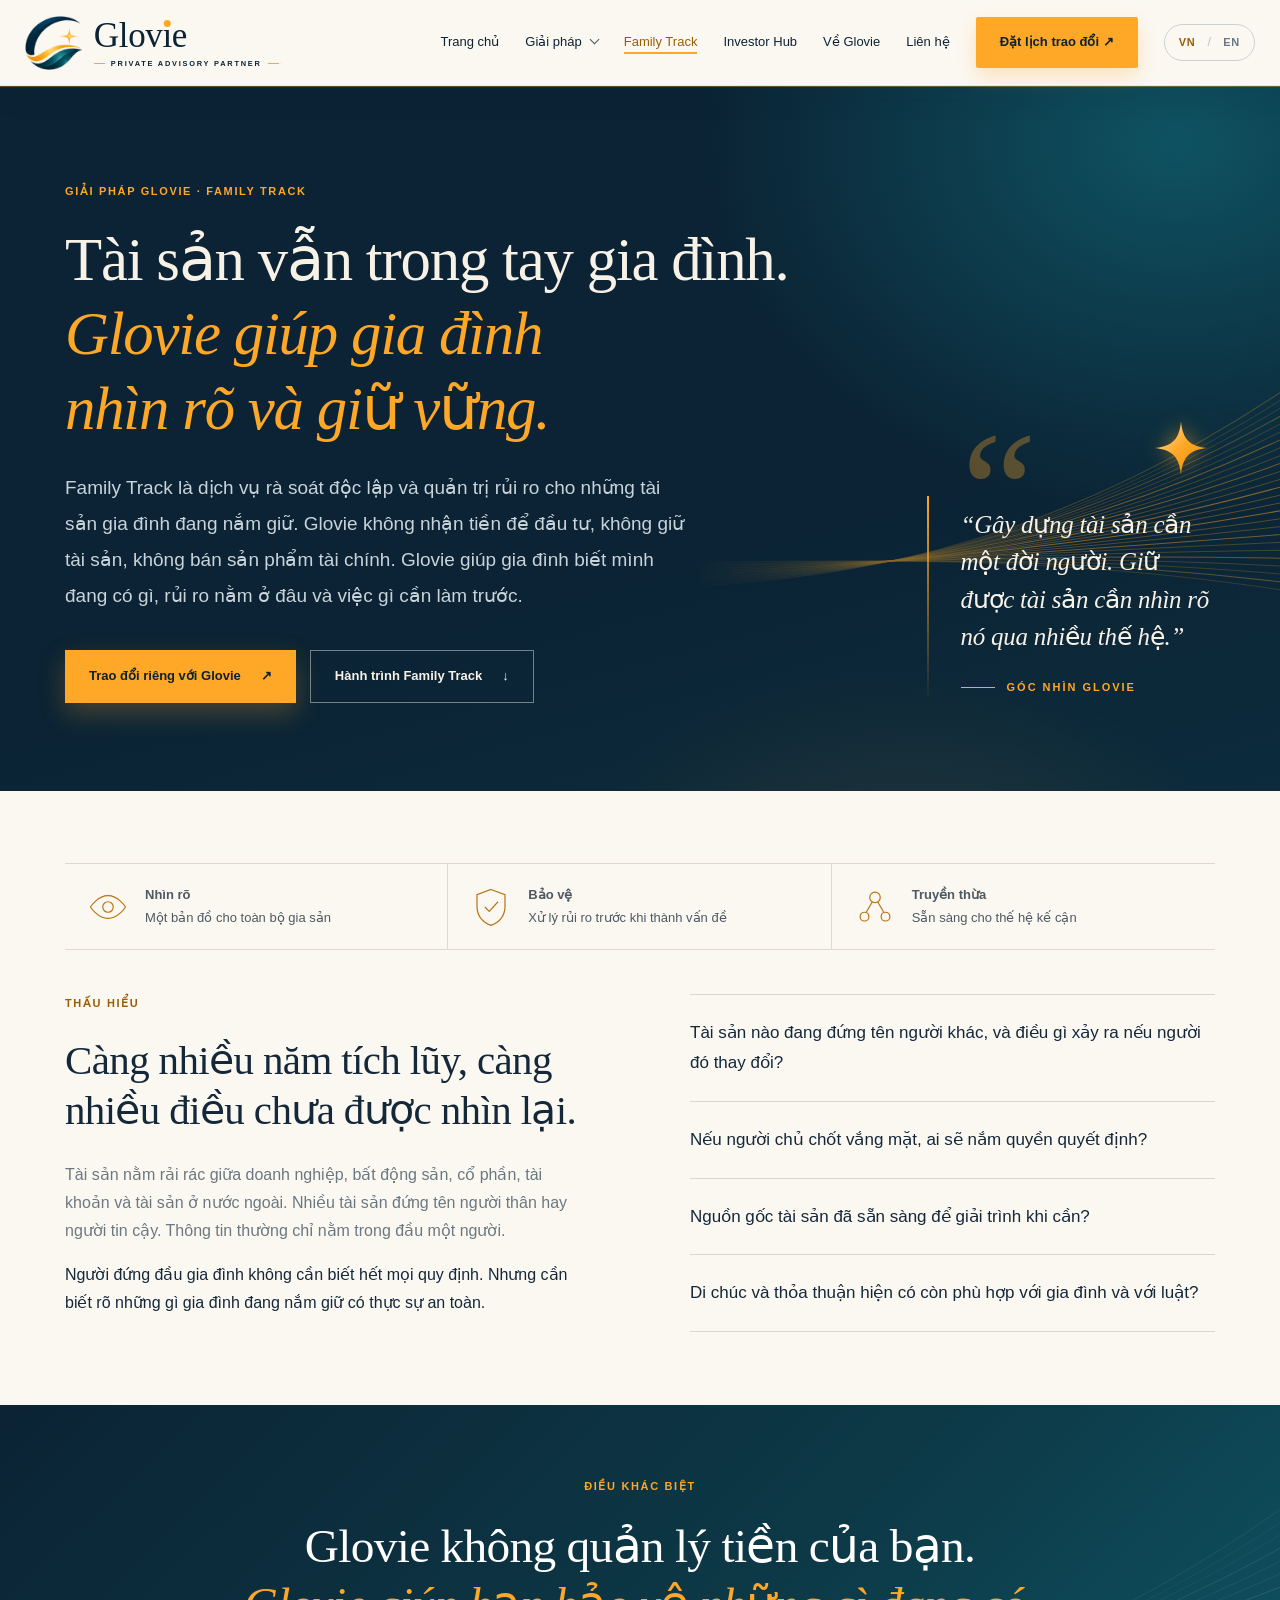
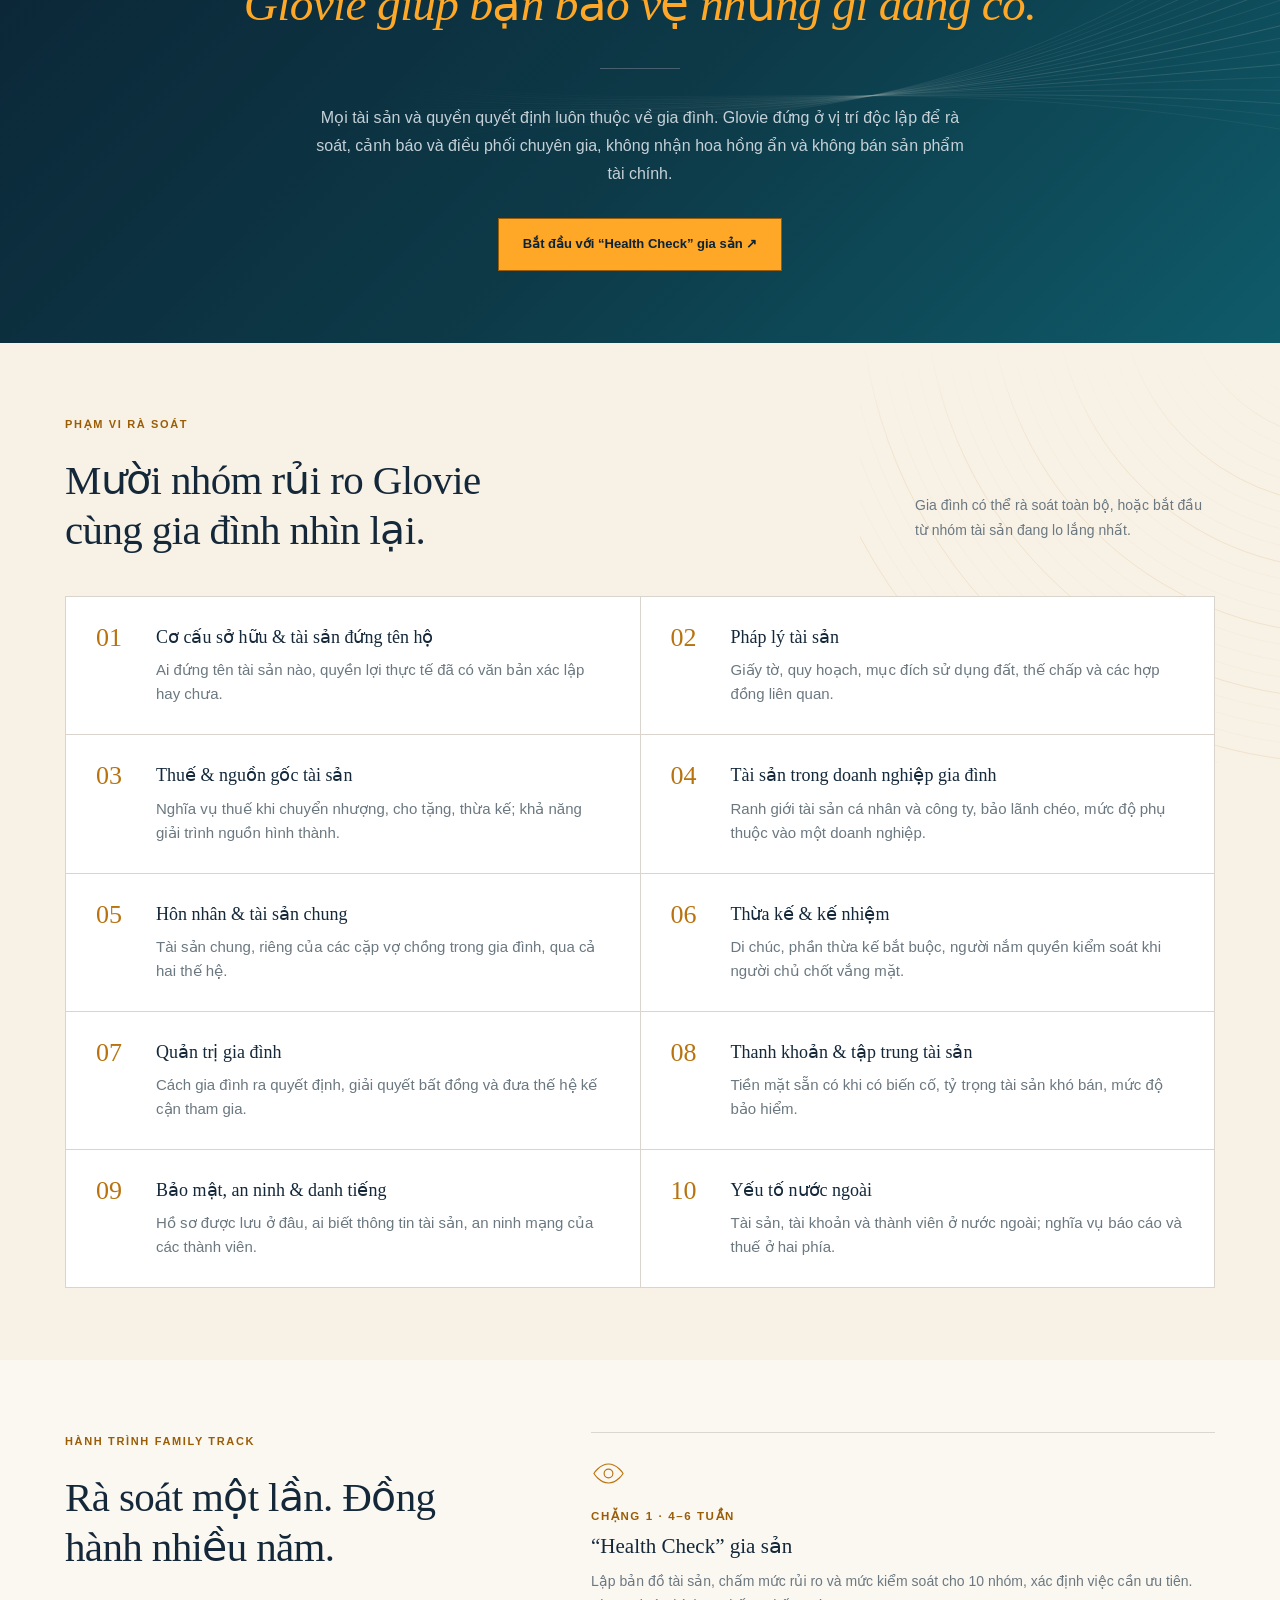
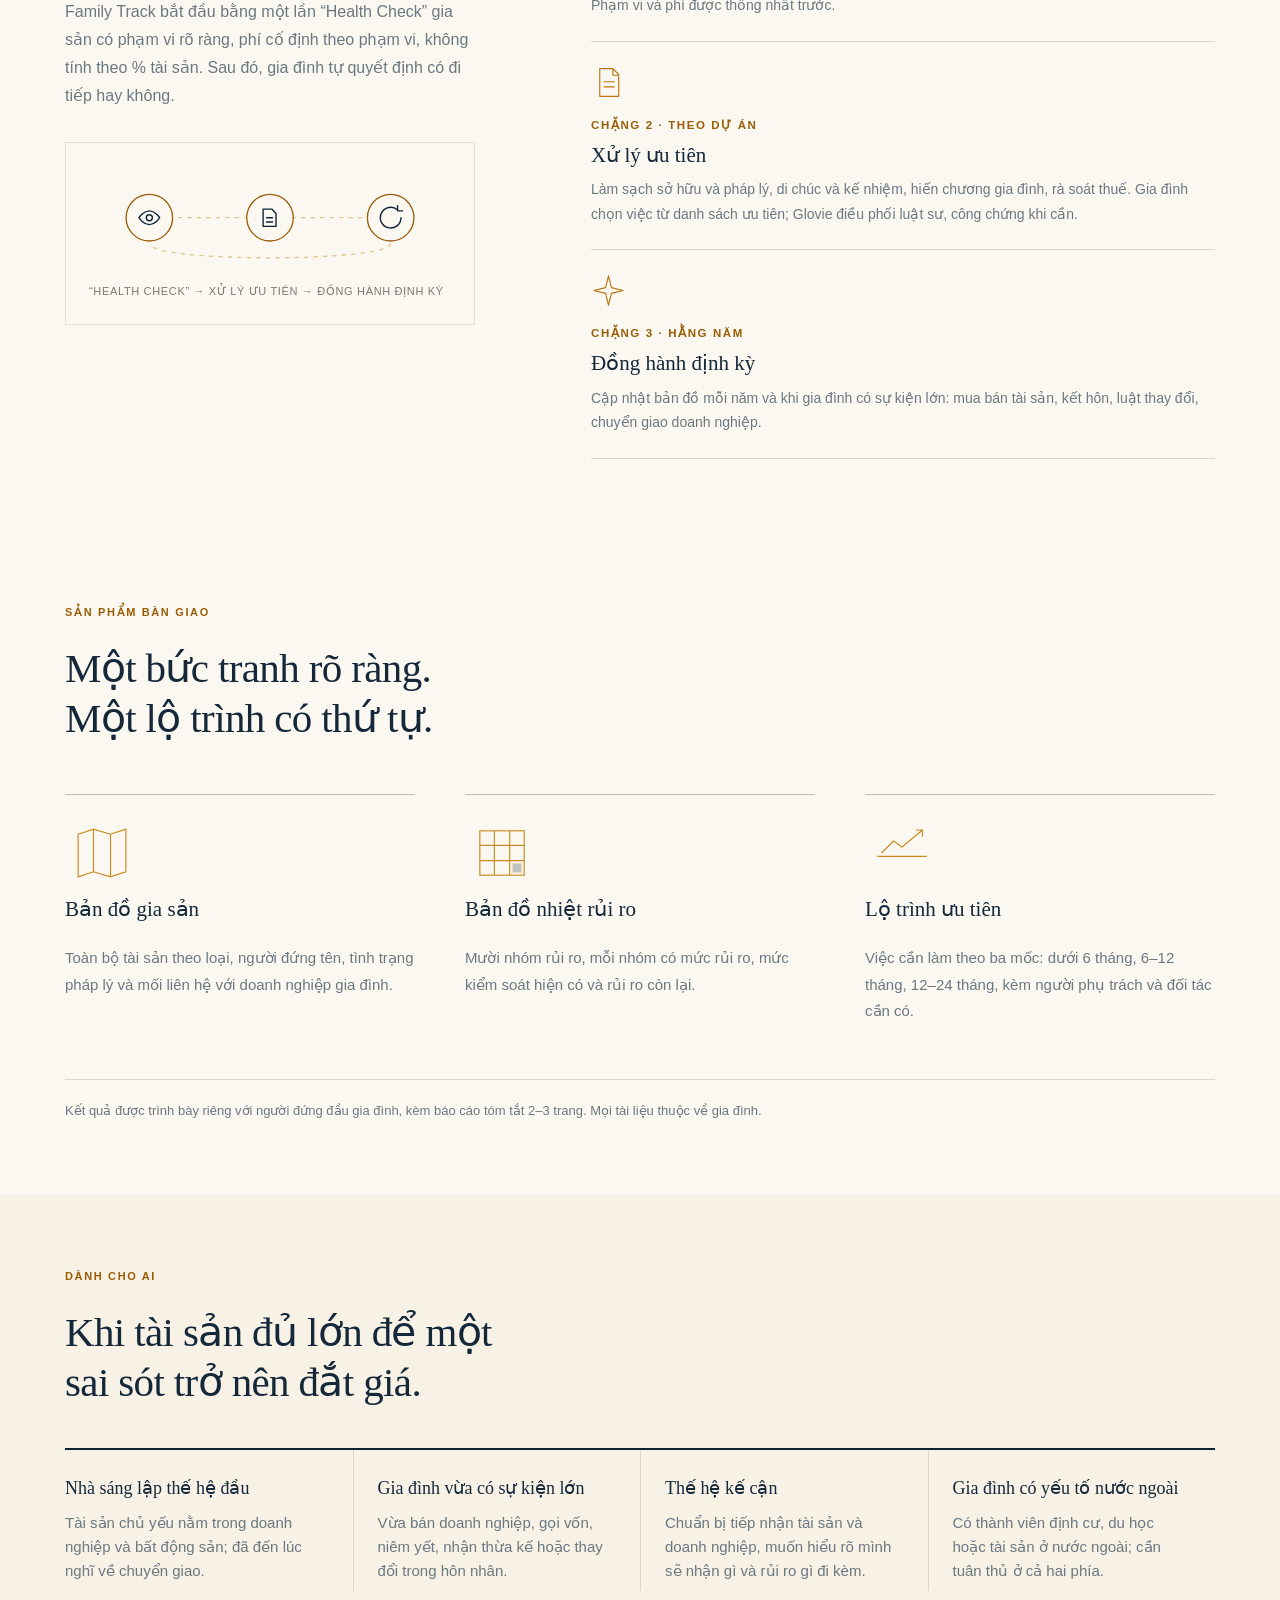
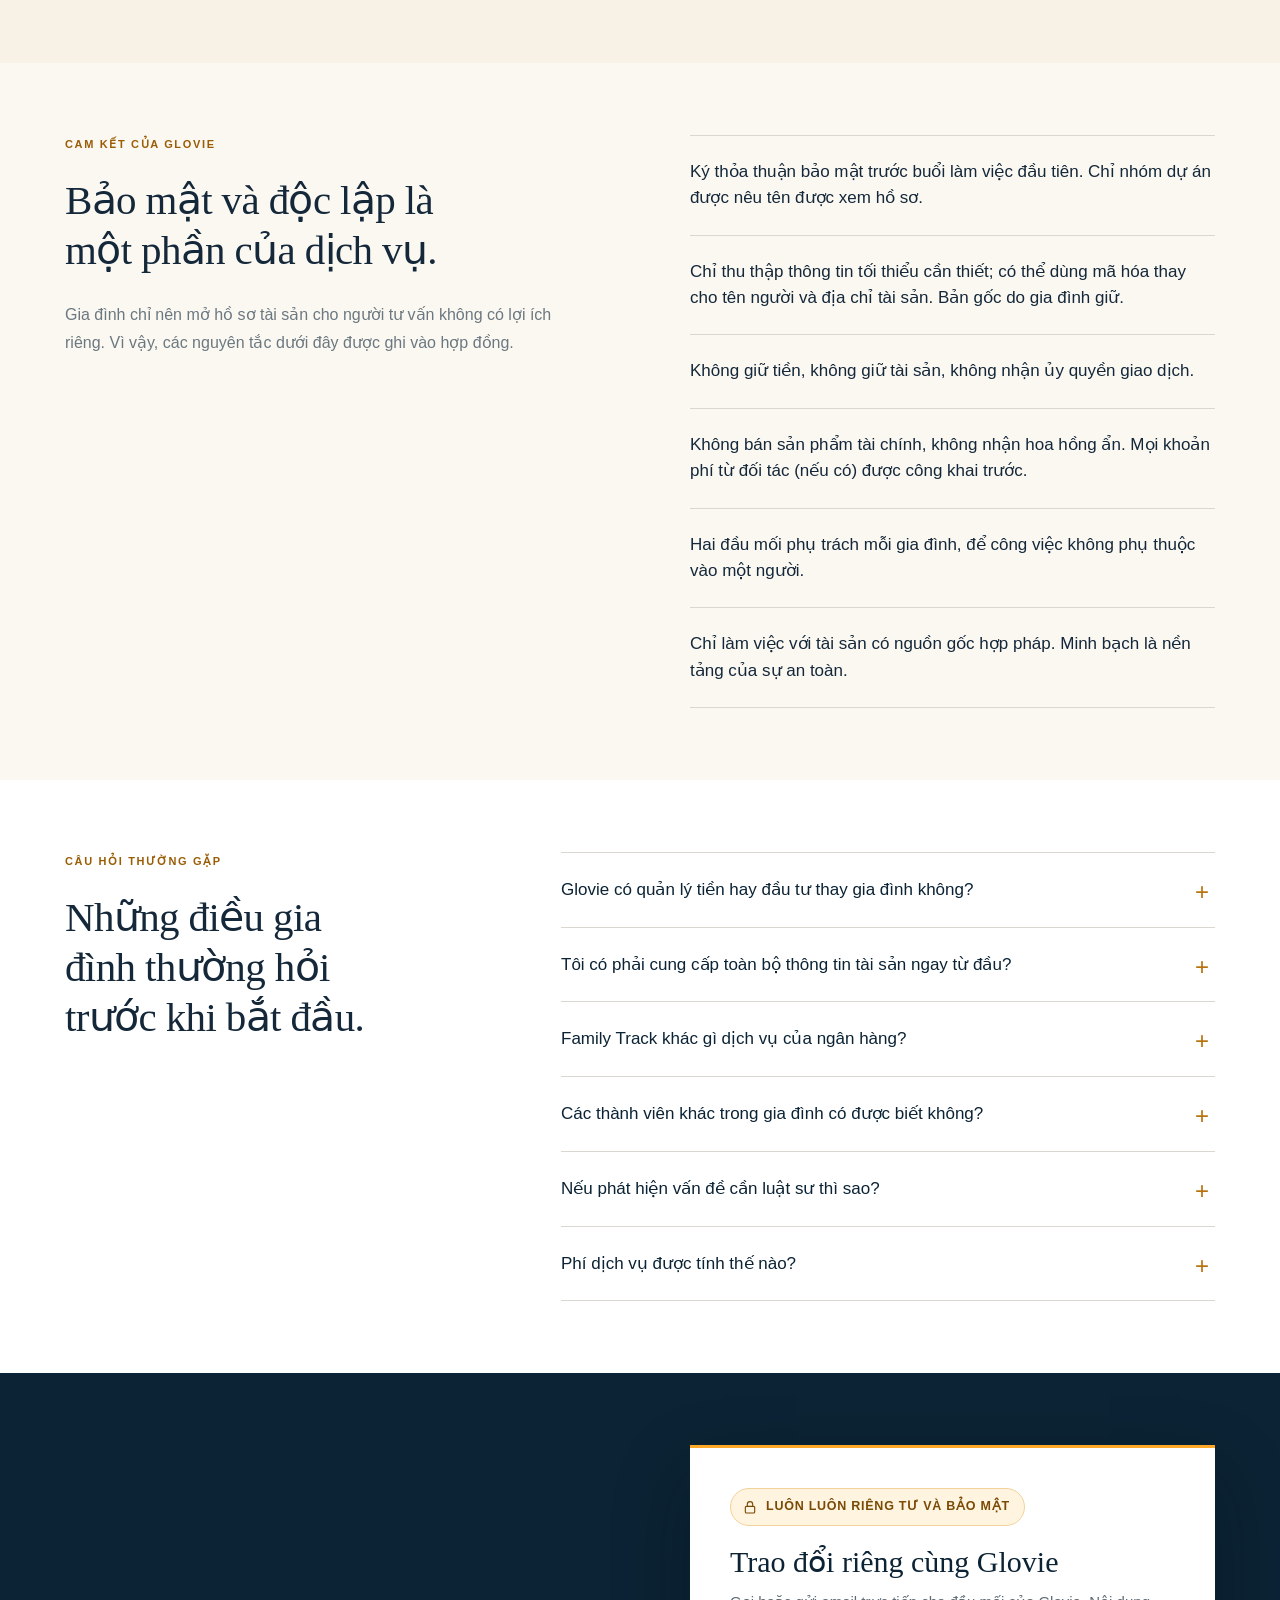
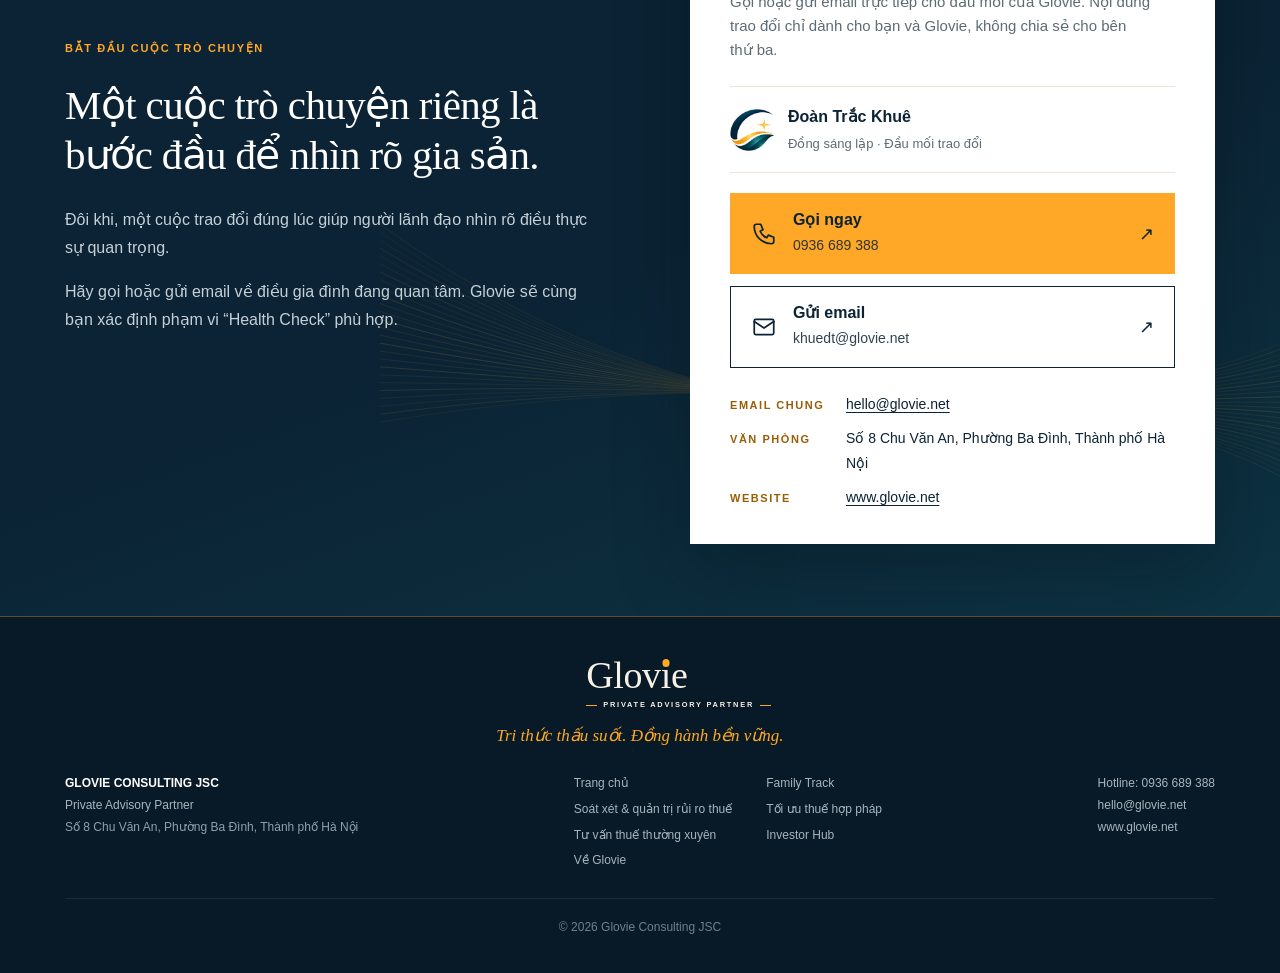
==== commit 290fbed4: "Change contact email to khuedt@glovie.net on all pages Co-Authored-By: Claude Opus 5.5 <noreply@anth" ====
--- a/familytrack.html
+++ b/familytrack.html
@@ -1,2 +1,2 @@
 <!DOCTYPE html>
-<html lang="vi"><head><meta charset="utf-8"/><meta content="default-src 'self'; script-src 'self'; style-src 'self' https://fonts.googleapis.com; font-src 'self' https://fonts.gstatic.com; img-src 'self' data:; connect-src 'self'; form-action 'self'; base-uri 'self'; object-src 'none'; upgrade-insecure-requests" http-equiv="Content-Security-Policy"/><meta content="strict-origin-when-cross-origin" name="referrer"/><meta content="width=device-width,initial-scale=1" name="viewport"/><meta content="#0b2334" name="theme-color"/><meta content="Family Track: dịch vụ rà soát độc lập và quản trị rủi ro cho tài sản gia đình đang nắm giữ. Glovie không giữ tài sản, không bán sản phẩm tài chính. Phí cố định theo phạm vi, không tính theo % tài sản." name="description"/><title>Family Track | Glovie Consulting JSC</title><link rel="preconnect" href="https://fonts.googleapis.com"/><link rel="preconnect" href="https://fonts.gstatic.com" crossorigin=""/><link href="https://fonts.googleapis.com/css2?family=Inter:wght@400;500;600;700&amp;family=Playfair+Display:ital,wght@0,400;0,500;0,600;1,400;1,500&amp;display=swap" rel="stylesheet"/><link href="https://www.glovie.net/familytrack.html" rel="canonical"/><meta content="index, follow, max-image-preview:large" name="robots"/><meta content="Glovie Consulting JSC" name="author"/><meta content="telephone=no" name="format-detection"/><meta content="website" property="og:type"/><meta content="Glovie" property="og:site_name"/><meta content="Family Track | Glovie Consulting JSC" property="og:title"/><meta content="Family Track: dịch vụ rà soát độc lập và quản trị rủi ro cho tài sản gia đình đang nắm giữ. Glovie không giữ tài sản, không bán sản phẩm tài chính. Phí cố định theo phạm vi, không tính theo % tài sản." property="og:description"/><meta content="https://www.glovie.net/familytrack.html" property="og:url"/><meta content="https://www.glovie.net/assets/img/og-image.png" property="og:image"/><meta content="1200" property="og:image:width"/><meta content="630" property="og:image:height"/><meta content="vi_VN" property="og:locale"/><meta content="en_US" property="og:locale:alternate"/><meta content="summary_large_image" name="twitter:card"/><link href="assets/img/favicon-32.png" rel="icon" sizes="32x32" type="image/png"/><link href="assets/img/apple-touch-icon.png" rel="apple-touch-icon"/><link href="assets/css/glovie.min.css?v=7bdc68d603" rel="stylesheet"/><link href="assets/css/contact.css?v=097c80f14b" rel="stylesheet"/><link href="assets/css/familytrack.css?v=a53b4853ac" rel="stylesheet"/><script defer="" src="assets/i18n/familytrack.js?v=75645b1e4e"></script><script defer="" src="assets/js/glovie.min.js?v=fc8b40988c"></script><script type="application/ld+json">{"@context": "https://schema.org", "@graph": [{"@type": ["Organization", "ProfessionalService"], "@id": "https://www.glovie.net/#org", "name": "Glovie Consulting JSC", "alternateName": "Glovie", "url": "https://www.glovie.net/", "logo": "https://www.glovie.net/assets/img/icon-512.png", "image": "https://www.glovie.net/assets/img/og-image.png", "slogan": "Private Advisory Partner", "areaServed": "VN", "knowsLanguage": ["vi", "en"], "address": {"@type": "PostalAddress", "streetAddress": "Số 8 Chu Văn An", "addressLocality": "Phường Ba Đình", "addressRegion": "Hà Nội", "addressCountry": "VN"}}, {"@type": "WebPage", "@id": "https://www.glovie.net/familytrack.html", "url": "https://www.glovie.net/familytrack.html", "name": "Family Track | Glovie Consulting JSC", "description": "Family Track: dịch vụ rà soát độc lập và quản trị rủi ro cho tài sản gia đình đang nắm giữ. Glovie không giữ tài sản, không bán sản phẩm tài chính. Phí cố định theo phạm vi, không tính theo % tài sản.", "inLanguage": "vi", "isPartOf": {"@type": "WebSite", "url": "https://www.glovie.net/", "name": "Glovie"}}, {"@type": "BreadcrumbList", "itemListElement": [{"@type": "ListItem", "position": 1, "name": "Trang chủ", "item": "https://www.glovie.net/"}, {"@type": "ListItem", "position": 2, "name": "Family Track", "item": "https://www.glovie.net/familytrack.html"}]}, {"@type": "Service", "name": "Family Track", "description": "Family Track: dịch vụ rà soát độc lập và quản trị rủi ro cho tài sản gia đình đang nắm giữ. Glovie không giữ tài sản, không bán sản phẩm tài chính. Phí cố định theo phạm vi, không tính theo % tài sản.", "provider": {"@id": "https://www.glovie.net/#org"}, "areaServed": "VN", "url": "https://www.glovie.net/familytrack.html", "serviceType": "Family wealth review & risk management"}]}</script></head><body><a class="skip-link" href="#top">Bỏ qua điều hướng</a><header><div class="wrap"><a aria-label="Glovie — Private Advisory Partner — Trang chủ" class="logo" href="index.html"><span class="brand-logo"><img alt="" class="brand-mark" decoding="async" fetchpriority="high" height="132" src="assets/img/glovie-mark.png" width="139"/><span class="brand-word"><span class="brand-name">Glov<span class="brand-i">ı</span>e</span><span class="brand-tag">Private Advisory Partner</span></span></span></a><button aria-expanded="false" aria-label="Mở menu" class="menu-toggle" id="menuToggle">☰</button><nav id="nav"><a href="index.html">Trang chủ</a><div class="has-sub"><a class="sub-trigger" href="index.html#giai-phap">Giải pháp</a><div class="submenu"><a href="soatxetthue.html"><strong>Soát xét & quản trị rủi ro thuế</strong><span>“Health Check”, soát xét định kỳ, chuẩn bị thanh tra</span></a><a href="toiuuthue.html"><strong>Tối ưu thuế hợp pháp</strong><span>Cấu trúc, ưu đãi và phương án có căn cứ</span></a><a href="tvtthuongxuyen.html"><strong>Tư vấn thuế thường xuyên</strong><span>Đồng hành chuyên môn quanh năm</span></a><a href="index.html#giai-phap"><strong>Tất cả giải pháp</strong><span>CFO Advisory, ESOP – M&A, chuyển đổi số</span></a></div></div><a class="current" aria-current="page" href="familytrack.html">Family Track</a><a href="investorhub.html">Investor Hub</a><a href="ve-glovie.html">Về Glovie</a><a href="#lien-he">Liên hệ</a><a class="btn" href="#lien-he">Đặt lịch trao đổi ↗</a><div aria-label="Language / Ngôn ngữ" class="language-switch" role="group"><button aria-pressed="true" class="lang-option active" data-lang="vi" type="button">VN</button><span aria-hidden="true">/</span><button aria-pressed="false" class="lang-option" data-lang="en" type="button">EN</button></div></nav></div></header><main id="top"><section class="hero"><div aria-hidden="true" class="hero-motif"></div><div class="wrap hero-grid"><div class="reveal"><div class="eyebrow crumb"><a href="index.html#giai-phap">Giải pháp Glovie</a> · <span>Family Track</span></div><h1>Tài sản vẫn trong tay gia đình.<br/><em>Glovie giúp gia đình nhìn rõ và giữ vững.</em></h1><p class="lead">Family Track là dịch vụ rà soát độc lập và quản trị rủi ro cho những tài sản gia đình đang nắm giữ. Glovie không nhận tiền để đầu tư, không giữ tài sản, không bán sản phẩm tài chính. Glovie giúp gia đình biết mình đang có gì, rủi ro nằm ở đâu và việc gì cần làm trước.</p><div class="hero-actions"><a class="btn" href="#lien-he">Trao đổi riêng với Glovie <span>↗</span></a><a class="btn outline" href="#hanh-trinh">Hành trình Family Track <span>↓</span></a></div></div><aside class="hero-aside"><div aria-hidden="true" class="hero-star"><i class="halo"></i><svg viewBox="0 0 48 48"><defs><linearGradient id="gstar" x1="0" x2="1" y1="0" y2="1"><stop offset="0" stop-color="#ffe3a8"/><stop offset=".5" stop-color="#ffa726"/><stop offset="1" stop-color="#e58a00"/></linearGradient></defs><path fill="url(#gstar)" d="M24 1C25.4 16.5 31.5 22.6 47 24 31.5 25.4 25.4 31.5 24 47 22.6 31.5 16.5 25.4 1 24 16.5 22.6 22.6 16.5 24 1Z"/></svg><i class="spark s1"></i><i class="spark s2"></i><i class="spark s3"></i></div><div class="serif">“Gây dựng tài sản cần một đời người. Giữ được tài sản cần nhìn rõ nó qua nhiều thế hệ.”</div><span>GÓC NHÌN GLOVIE</span></aside></div></section><section id="thau-hieu"><div class="wrap"><div aria-label="Ba giá trị của Family Track" class="symbolic-band"><div><svg aria-hidden="true" viewBox="0 0 48 48"><path d="M4 24s8-13 20-13 20 13 20 13-8 13-20 13S4 24 4 24Z"/><circle cx="24" cy="24" r="6"/></svg><span><strong>Nhìn rõ</strong><br/>Một bản đồ cho toàn bộ gia sản</span></div><div><svg aria-hidden="true" viewBox="0 0 48 48"><path d="M24 4 40 10v13c0 11-6 18-16 22C14 41 8 34 8 23V10z"/><path d="m17 24 5 5 10-11"/></svg><span><strong>Bảo vệ</strong><br/>Xử lý rủi ro trước khi thành vấn đề</span></div><div><svg aria-hidden="true" viewBox="0 0 48 48"><circle cx="24" cy="13" r="6"/><circle cx="12" cy="35" r="5"/><circle cx="36" cy="35" r="5"/><path d="M21 18 14 30M27 18l7 12"/></svg><span><strong>Truyền thừa</strong><br/>Sẵn sàng cho thế hệ kế cận</span></div></div></div><div class="wrap intro-grid intro-grid--spaced"><div><div class="eyebrow">Thấu hiểu</div><h2>Càng nhiều năm tích lũy, càng nhiều điều chưa được nhìn lại.</h2><p class="muted">Tài sản nằm rải rác giữa doanh nghiệp, bất động sản, cổ phần, tài khoản và tài sản ở nước ngoài. Nhiều tài sản đứng tên người thân hay người tin cậy. Thông tin thường chỉ nằm trong đầu một người.</p><p>Người đứng đầu gia đình không cần biết hết mọi quy định. Nhưng cần biết rõ những gì gia đình đang nắm giữ có thực sự an toàn.</p></div><div class="questions"><div class="question">Tài sản nào đang đứng tên người khác, và điều gì xảy ra nếu người đó thay đổi?</div><div class="question">Nếu người chủ chốt vắng mặt, ai sẽ nắm quyền quyết định?</div><div class="question">Nguồn gốc tài sản đã sẵn sàng để giải trình khi cần?</div><div class="question">Di chúc và thỏa thuận hiện có còn phù hợp với gia đình và với luật?</div></div></div></section><section class="statement"><div aria-hidden="true" class="statement-motif"></div><div class="wrap"><div class="eyebrow">Điều khác biệt</div><h2>Glovie không quản lý tiền của bạn.<br/><em>Glovie giúp bạn bảo vệ những gì đang có.</em></h2><div class="rule"></div><p>Mọi tài sản và quyền quyết định luôn thuộc về gia đình. Glovie đứng ở vị trí độc lập để rà soát, cảnh báo và điều phối chuyên gia, không nhận hoa hồng ẩn và không bán sản phẩm tài chính.</p><a class="btn gold" href="#lien-he">Bắt đầu với “Health Check” gia sản ↗</a></div></section><section class="services ft-scope" id="pham-vi"><div class="wrap"><div class="eyebrow">Phạm vi rà soát</div><div class="sectionhead"><h2>Mười nhóm rủi ro Glovie cùng gia đình nhìn lại.</h2><p class="muted sectionhead-note">Gia đình có thể rà soát toàn bộ, hoặc bắt đầu từ nhóm tài sản đang lo lắng nhất.</p></div><ol class="ft-risks"><li><b>01</b><div><h3>Cơ cấu sở hữu &amp; tài sản đứng tên hộ</h3><p>Ai đứng tên tài sản nào, quyền lợi thực tế đã có văn bản xác lập hay chưa.</p></div></li><li><b>02</b><div><h3>Pháp lý tài sản</h3><p>Giấy tờ, quy hoạch, mục đích sử dụng đất, thế chấp và các hợp đồng liên quan.</p></div></li><li><b>03</b><div><h3>Thuế &amp; nguồn gốc tài sản</h3><p>Nghĩa vụ thuế khi chuyển nhượng, cho tặng, thừa kế; khả năng giải trình nguồn hình thành.</p></div></li><li><b>04</b><div><h3>Tài sản trong doanh nghiệp gia đình</h3><p>Ranh giới tài sản cá nhân và công ty, bảo lãnh chéo, mức độ phụ thuộc vào một doanh nghiệp.</p></div></li><li><b>05</b><div><h3>Hôn nhân &amp; tài sản chung</h3><p>Tài sản chung, riêng của các cặp vợ chồng trong gia đình, qua cả hai thế hệ.</p></div></li><li><b>06</b><div><h3>Thừa kế &amp; kế nhiệm</h3><p>Di chúc, phần thừa kế bắt buộc, người nắm quyền kiểm soát khi người chủ chốt vắng mặt.</p></div></li><li><b>07</b><div><h3>Quản trị gia đình</h3><p>Cách gia đình ra quyết định, giải quyết bất đồng và đưa thế hệ kế cận tham gia.</p></div></li><li><b>08</b><div><h3>Thanh khoản &amp; tập trung tài sản</h3><p>Tiền mặt sẵn có khi có biến cố, tỷ trọng tài sản khó bán, mức độ bảo hiểm.</p></div></li><li><b>09</b><div><h3>Bảo mật, an ninh &amp; danh tiếng</h3><p>Hồ sơ được lưu ở đâu, ai biết thông tin tài sản, an ninh mạng của các thành viên.</p></div></li><li><b>10</b><div><h3>Yếu tố nước ngoài</h3><p>Tài sản, tài khoản và thành viên ở nước ngoài; nghĩa vụ báo cáo và thuế ở hai phía.</p></div></li></ol></div></section><section id="hanh-trinh"><div class="wrap process-grid"><div><div class="eyebrow">Hành trình Family Track</div><h2>Rà soát một lần. Đồng hành nhiều năm.</h2><p class="muted">Family Track bắt đầu bằng một lần “Health Check” gia sản có phạm vi rõ ràng, phí cố định theo phạm vi, không tính theo % tài sản. Sau đó, gia đình tự quyết định có đi tiếp hay không.</p><div aria-label="Health Check → Xử lý ưu tiên → Đồng hành định kỳ" class="process-illustration"><svg aria-hidden="true" viewBox="0 0 420 120"><path d="M70 60H350" stroke="#e3c48a" stroke-dasharray="5 6" stroke-width="1.5"></path><path d="M350 90C350 112 70 112 70 90" fill="none" stroke="#e3c48a" stroke-dasharray="5 6" stroke-width="1.5"></path><g fill="#fbf8f2" stroke="#9a5d06" stroke-width="1.5"><circle cx="70" cy="60" r="27"></circle><circle cx="210" cy="60" r="27"></circle><circle cx="350" cy="60" r="27"></circle></g><g fill="none" stroke="#0b2334" stroke-linecap="round" stroke-linejoin="round" stroke-width="1.6"><path d="M58 60s5-8 12-8 12 8 12 8-5 8-12 8-12-8-12-8Z"/><circle cx="70" cy="60" r="3.5"/><path d="M202 50h10l5 5v15h-15zM206 60h7M206 65h7"/><path d="M362 60a12 12 0 1 1-4-9M358 46v6h6"/></g></svg><div class="process-caption">“HEALTH CHECK” → XỬ LÝ ƯU TIÊN → ĐỒNG HÀNH ĐỊNH KỲ</div></div></div><div class="steps"><div class="step"><svg aria-hidden="true" class="line-icon" fill="none" stroke="currentColor" stroke-linecap="round" stroke-linejoin="round" stroke-width="1.55" viewBox="0 0 48 48"><path d="M4 24s8-13 20-13 20 13 20 13-8 13-20 13S4 24 4 24Z"/><circle cx="24" cy="24" r="6"/></svg><div><div class="ft-stage">Chặng 1 · 4–6 tuần</div><h3>“Health Check” gia sản</h3><p>Lập bản đồ tài sản, chấm mức rủi ro và mức kiểm soát cho 10 nhóm, xác định việc cần ưu tiên. Phạm vi và phí được thống nhất trước.</p></div></div><div class="step"><svg aria-hidden="true" class="line-icon" fill="none" stroke="currentColor" stroke-linecap="round" stroke-linejoin="round" stroke-width="1.55" viewBox="0 0 48 48"><path d="M12 5h18l8 8v30H12zM30 5v9h8M18 23h14M18 30h14"/></svg><div><div class="ft-stage">Chặng 2 · Theo dự án</div><h3>Xử lý ưu tiên</h3><p>Làm sạch sở hữu và pháp lý, di chúc và kế nhiệm, hiến chương gia đình, rà soát thuế. Gia đình chọn việc từ danh sách ưu tiên; Glovie điều phối luật sư, công chứng khi cần.</p></div></div><div class="step"><svg aria-hidden="true" class="line-icon" fill="none" stroke="currentColor" stroke-linecap="round" stroke-linejoin="round" stroke-width="1.55" viewBox="0 0 48 48"><path d="m24 4 4 16 16 4-16 4-4 16-4-16-16-4 16-4z"/></svg><div><div class="ft-stage">Chặng 3 · Hằng năm</div><h3>Đồng hành định kỳ</h3><p>Cập nhật bản đồ mỗi năm và khi gia đình có sự kiện lớn: mua bán tài sản, kết hôn, luật thay đổi, chuyển giao doanh nghiệp.</p></div></div></div></div></section><section class="values" id="ban-giao"><div class="wrap"><div class="eyebrow">Sản phẩm bàn giao</div><h2>Một bức tranh rõ ràng.<br/>Một lộ trình có thứ tự.</h2><div class="three"><article class="value"><div class="value-symbol"><svg aria-hidden="true" viewBox="0 0 72 68"><path d="M8 12l18-6 20 6 18-6v50l-18 6-20-6-18 6z"/><path d="M26 6v50M46 12v50"/></svg></div><h3>Bản đồ gia sản</h3><p>Toàn bộ tài sản theo loại, người đứng tên, tình trạng pháp lý và mối liên hệ với doanh nghiệp gia đình.</p></article><article class="value"><div class="value-symbol"><svg aria-hidden="true" viewBox="0 0 72 68"><rect x="10" y="8" width="52" height="52"/><path d="M10 25h52M10 43h52M27 8v52M45 8v52"/><path d="M48 46h11v11H48z" fill="currentColor" opacity=".25"/></svg></div><h3>Bản đồ nhiệt rủi ro</h3><p>Mười nhóm rủi ro, mỗi nhóm có mức rủi ro, mức kiểm soát hiện có và rủi ro còn lại.</p></article><article class="value"><div class="value-symbol"><svg aria-hidden="true" viewBox="0 0 72 68"><path d="M7 38h58M12 34l14-14 10 7 24-20M52 7h8v8"/></svg></div><h3>Lộ trình ưu tiên</h3><p>Việc cần làm theo ba mốc: dưới 6 tháng, 6–12 tháng, 12–24 tháng, kèm người phụ trách và đối tác cần có.</p></article></div><p class="muted values-note">Kết quả được trình bày riêng với người đứng đầu gia đình, kèm báo cáo tóm tắt 2–3 trang. Mọi tài liệu thuộc về gia đình.</p></div></section><section class="ft-for" id="danh-cho-ai"><div class="wrap"><div class="eyebrow">Dành cho ai</div><div class="sectionhead"><h2>Khi tài sản đủ lớn để một sai sót trở nên đắt giá.</h2></div><div class="ft-for-grid"><article><h3>Nhà sáng lập thế hệ đầu</h3><p>Tài sản chủ yếu nằm trong doanh nghiệp và bất động sản; đã đến lúc nghĩ về chuyển giao.</p></article><article><h3>Gia đình vừa có sự kiện lớn</h3><p>Vừa bán doanh nghiệp, gọi vốn, niêm yết, nhận thừa kế hoặc thay đổi trong hôn nhân.</p></article><article><h3>Thế hệ kế cận</h3><p>Chuẩn bị tiếp nhận tài sản và doanh nghiệp, muốn hiểu rõ mình sẽ nhận gì và rủi ro gì đi kèm.</p></article><article><h3>Gia đình có yếu tố nước ngoài</h3><p>Có thành viên định cư, du học hoặc tài sản ở nước ngoài; cần tuân thủ ở cả hai phía.</p></article></div></div></section><section class="ft-trust" id="cam-ket"><div class="wrap intro-grid"><div><div class="eyebrow">Cam kết của Glovie</div><h2>Bảo mật và độc lập là một phần của dịch vụ.</h2><p class="muted">Gia đình chỉ nên mở hồ sơ tài sản cho người tư vấn không có lợi ích riêng. Vì vậy, các nguyên tắc dưới đây được ghi vào hợp đồng.</p></div><div class="questions"><div class="question"><b>01</b><span>Ký thỏa thuận bảo mật trước buổi làm việc đầu tiên. Chỉ nhóm dự án được nêu tên được xem hồ sơ.</span></div><div class="question"><b>02</b><span>Chỉ thu thập thông tin tối thiểu cần thiết; có thể dùng mã hóa thay cho tên người và địa chỉ tài sản. Bản gốc do gia đình giữ.</span></div><div class="question"><b>03</b><span>Không giữ tiền, không giữ tài sản, không nhận ủy quyền giao dịch.</span></div><div class="question"><b>04</b><span>Không bán sản phẩm tài chính, không nhận hoa hồng ẩn. Mọi khoản phí từ đối tác (nếu có) được công khai trước.</span></div><div class="question"><b>05</b><span>Hai đầu mối phụ trách mỗi gia đình, để công việc không phụ thuộc vào một người.</span></div><div class="question"><b>06</b><span>Chỉ làm việc với tài sản có nguồn gốc hợp pháp. Minh bạch là nền tảng của sự an toàn.</span></div></div></div></section><section class="ft-faq" id="hoi-dap"><div class="wrap ft-faq-grid"><div><div class="eyebrow">Câu hỏi thường gặp</div><h2>Những điều gia đình thường hỏi trước khi bắt đầu.</h2></div><div class="ft-faq-list"><details><summary>Glovie có quản lý tiền hay đầu tư thay gia đình không?</summary><p>Không. Tài sản và quyền quyết định luôn thuộc về gia đình. Glovie rà soát, cảnh báo và đề xuất cách xử lý. Nếu gia đình cần dịch vụ đầu tư, Glovie giới thiệu đối tác được cấp phép và công khai mọi khoản phí liên quan.</p></details><details><summary>Tôi có phải cung cấp toàn bộ thông tin tài sản ngay từ đầu?</summary><p>Không. Gia đình có thể bắt đầu với một nhóm tài sản đang lo lắng nhất, và dùng mã hóa thay cho tên người, địa chỉ cụ thể.</p></details><details><summary>Family Track khác gì dịch vụ của ngân hàng?</summary><p>Glovie không bán sản phẩm tài chính, nên khuyến nghị chỉ phục vụ lợi ích của gia đình. Glovie vẫn có thể làm việc cùng ngân hàng mà gia đình đang sử dụng.</p></details><details><summary>Các thành viên khác trong gia đình có được biết không?</summary><p>Người đứng đầu gia đình quyết định ai tham gia và ai được xem kết quả.</p></details><details><summary>Nếu phát hiện vấn đề cần luật sư thì sao?</summary><p>Glovie giới thiệu đối tác phù hợp, chuẩn bị hồ sơ và điều phối, để gia đình không phải làm việc với nhiều bên cùng lúc.</p></details><details><summary>Phí dịch vụ được tính thế nào?</summary><p>Phí cố định theo phạm vi, không tính theo % tài sản. Phạm vi và phí được thống nhất trước khi bắt đầu.</p></details></div></div></section><section class="contact" id="lien-he"><div class="wrap contact-grid"><div><div class="eyebrow">Bắt đầu cuộc trò chuyện</div><h2>Một cuộc trò chuyện riêng là bước đầu để nhìn rõ gia sản.</h2><p>Đôi khi, một cuộc trao đổi đúng lúc giúp người lãnh đạo nhìn rõ điều thực sự quan trọng.</p><p>Hãy gọi hoặc gửi email về điều gia đình đang quan tâm. Glovie sẽ cùng bạn xác định phạm vi “Health Check” phù hợp.</p></div><div class="talk-card"><div class="talk-private"><svg aria-hidden="true" fill="none" stroke="currentColor" stroke-linecap="round" stroke-linejoin="round" stroke-width="1.7" viewBox="0 0 24 24"><rect height="10" rx="1.5" width="14" x="5" y="11"/><path d="M8 11V8a4 4 0 0 1 8 0v3"/></svg><span>Luôn luôn riêng tư và bảo mật</span></div><h3>Trao đổi riêng cùng Glovie</h3><p class="talk-lead">Gọi hoặc gửi email trực tiếp cho đầu mối của Glovie. Nội dung trao đổi chỉ dành cho bạn và Glovie, không chia sẻ cho bên thứ ba.</p><div class="talk-person"><img alt="" decoding="async" height="132" loading="lazy" src="assets/img/glovie-mark.png" width="139"/><div><strong>Đoàn Trắc Khuê</strong><span>Đồng sáng lập · Đầu mối trao đổi</span></div></div><div class="talk-actions"><a aria-label="Gọi ngay 0936 689 388" class="talk-btn talk-call" href="tel:+84936689388"><svg aria-hidden="true" fill="none" stroke="currentColor" stroke-linecap="round" stroke-linejoin="round" stroke-width="1.6" viewBox="0 0 24 24"><path d="M5 3h4l2 5-2.5 1.5a11 11 0 0 0 6 6L16 13l5 2v4a2 2 0 0 1-2 2A16 16 0 0 1 3 5a2 2 0 0 1 2-2"/></svg><span class="talk-text"><span class="talk-label">Gọi ngay</span><span class="talk-value">0936 689 388</span></span><span aria-hidden="true" class="talk-go">↗</span></a><a class="talk-btn talk-mail js-mailto" data-d="ten.eivolg" data-subject="Trao đổi riêng cùng Glovie" data-u="naod.euhk" href="#lien-he"><svg aria-hidden="true" fill="none" stroke="currentColor" stroke-linecap="round" stroke-linejoin="round" stroke-width="1.6" viewBox="0 0 24 24"><rect height="14" rx="1.5" width="18" x="3" y="5"/><path d="m3 7 9 6 9-6"/></svg><span class="talk-text"><span class="talk-label">Gửi email</span><span class="talk-value">khue.doan [at] glovie [dot] net</span></span><span aria-hidden="true" class="talk-go">↗</span></a></div><dl class="talk-info"><div><dt>Email chung</dt><dd><a class="js-mail" data-d="ten.eivolg" data-u="olleh" href="#lien-he">hello [at] glovie [dot] net</a></dd></div><div><dt>Văn phòng</dt><dd>Số 8 Chu Văn An, Phường Ba Đình, Thành phố Hà Nội</dd></div><div><dt>Website</dt><dd><a href="https://www.glovie.net">www.glovie.net</a></dd></div></dl></div></div></section></main><footer><div class="footer-brand"><span class="brand-logo brand-logo--neg"><img alt="" class="brand-mark" decoding="async" loading="lazy" height="132" src="assets/img/glovie-mark-neg.png" width="139"/><span class="brand-word"><span class="brand-name">Glov<span class="brand-i">ı</span>e</span><span class="brand-tag">Private Advisory Partner</span></span></span><div class="footer-message">Tri thức thấu suốt. Đồng hành bền vững.</div></div><div class="wrap footer-main"><div><strong>GLOVIE CONSULTING JSC</strong><br/>Private Advisory Partner<br/><span class="footer-addr">Số 8 Chu Văn An, Phường Ba Đình, Thành phố Hà Nội</span></div><div class="footer-links"><a href="index.html">Trang chủ</a><a href="familytrack.html">Family Track</a><a href="soatxetthue.html">Soát xét & quản trị rủi ro thuế</a><a href="toiuuthue.html">Tối ưu thuế hợp pháp</a><a href="tvtthuongxuyen.html">Tư vấn thuế thường xuyên</a><a href="investorhub.html">Investor Hub</a><a href="ve-glovie.html">Về Glovie</a></div><div class="footer-contact">Hotline: <a href="tel:+84936689388">0936 689 388</a><br/><a class="js-mail" data-d="ten.eivolg" data-u="olleh" href="#lien-he">hello [at] glovie [dot] net</a><br/><a href="https://www.glovie.net">www.glovie.net</a></div></div><div class="wrap footer-bottom">© <span id="year"></span> Glovie Consulting JSC</div></footer><div class="mobile-cta"><a href="#lien-he">Trao đổi với Glovie</a><a href="tel:+84936689388">Gọi điện</a></div></body></html>+<html lang="vi"><head><meta charset="utf-8"/><meta content="default-src 'self'; script-src 'self'; style-src 'self' https://fonts.googleapis.com; font-src 'self' https://fonts.gstatic.com; img-src 'self' data:; connect-src 'self'; form-action 'self'; base-uri 'self'; object-src 'none'; upgrade-insecure-requests" http-equiv="Content-Security-Policy"/><meta content="strict-origin-when-cross-origin" name="referrer"/><meta content="width=device-width,initial-scale=1" name="viewport"/><meta content="#0b2334" name="theme-color"/><meta content="Family Track: dịch vụ rà soát độc lập và quản trị rủi ro cho tài sản gia đình đang nắm giữ. Glovie không giữ tài sản, không bán sản phẩm tài chính. Phí cố định theo phạm vi, không tính theo % tài sản." name="description"/><title>Family Track | Glovie Consulting JSC</title><link rel="preconnect" href="https://fonts.googleapis.com"/><link rel="preconnect" href="https://fonts.gstatic.com" crossorigin=""/><link href="https://fonts.googleapis.com/css2?family=Inter:wght@400;500;600;700&amp;family=Playfair+Display:ital,wght@0,400;0,500;0,600;1,400;1,500&amp;display=swap" rel="stylesheet"/><link href="https://www.glovie.net/familytrack.html" rel="canonical"/><meta content="index, follow, max-image-preview:large" name="robots"/><meta content="Glovie Consulting JSC" name="author"/><meta content="telephone=no" name="format-detection"/><meta content="website" property="og:type"/><meta content="Glovie" property="og:site_name"/><meta content="Family Track | Glovie Consulting JSC" property="og:title"/><meta content="Family Track: dịch vụ rà soát độc lập và quản trị rủi ro cho tài sản gia đình đang nắm giữ. Glovie không giữ tài sản, không bán sản phẩm tài chính. Phí cố định theo phạm vi, không tính theo % tài sản." property="og:description"/><meta content="https://www.glovie.net/familytrack.html" property="og:url"/><meta content="https://www.glovie.net/assets/img/og-image.png" property="og:image"/><meta content="1200" property="og:image:width"/><meta content="630" property="og:image:height"/><meta content="vi_VN" property="og:locale"/><meta content="en_US" property="og:locale:alternate"/><meta content="summary_large_image" name="twitter:card"/><link href="assets/img/favicon-32.png" rel="icon" sizes="32x32" type="image/png"/><link href="assets/img/apple-touch-icon.png" rel="apple-touch-icon"/><link href="assets/css/glovie.min.css?v=7bdc68d603" rel="stylesheet"/><link href="assets/css/contact.css?v=097c80f14b" rel="stylesheet"/><link href="assets/css/familytrack.css?v=a53b4853ac" rel="stylesheet"/><script defer="" src="assets/i18n/familytrack.js?v=75645b1e4e"></script><script defer="" src="assets/js/glovie.min.js?v=fc8b40988c"></script><script type="application/ld+json">{"@context": "https://schema.org", "@graph": [{"@type": ["Organization", "ProfessionalService"], "@id": "https://www.glovie.net/#org", "name": "Glovie Consulting JSC", "alternateName": "Glovie", "url": "https://www.glovie.net/", "logo": "https://www.glovie.net/assets/img/icon-512.png", "image": "https://www.glovie.net/assets/img/og-image.png", "slogan": "Private Advisory Partner", "areaServed": "VN", "knowsLanguage": ["vi", "en"], "address": {"@type": "PostalAddress", "streetAddress": "Số 8 Chu Văn An", "addressLocality": "Phường Ba Đình", "addressRegion": "Hà Nội", "addressCountry": "VN"}}, {"@type": "WebPage", "@id": "https://www.glovie.net/familytrack.html", "url": "https://www.glovie.net/familytrack.html", "name": "Family Track | Glovie Consulting JSC", "description": "Family Track: dịch vụ rà soát độc lập và quản trị rủi ro cho tài sản gia đình đang nắm giữ. Glovie không giữ tài sản, không bán sản phẩm tài chính. Phí cố định theo phạm vi, không tính theo % tài sản.", "inLanguage": "vi", "isPartOf": {"@type": "WebSite", "url": "https://www.glovie.net/", "name": "Glovie"}}, {"@type": "BreadcrumbList", "itemListElement": [{"@type": "ListItem", "position": 1, "name": "Trang chủ", "item": "https://www.glovie.net/"}, {"@type": "ListItem", "position": 2, "name": "Family Track", "item": "https://www.glovie.net/familytrack.html"}]}, {"@type": "Service", "name": "Family Track", "description": "Family Track: dịch vụ rà soát độc lập và quản trị rủi ro cho tài sản gia đình đang nắm giữ. Glovie không giữ tài sản, không bán sản phẩm tài chính. Phí cố định theo phạm vi, không tính theo % tài sản.", "provider": {"@id": "https://www.glovie.net/#org"}, "areaServed": "VN", "url": "https://www.glovie.net/familytrack.html", "serviceType": "Family wealth review & risk management"}]}</script></head><body><a class="skip-link" href="#top">Bỏ qua điều hướng</a><header><div class="wrap"><a aria-label="Glovie — Private Advisory Partner — Trang chủ" class="logo" href="index.html"><span class="brand-logo"><img alt="" class="brand-mark" decoding="async" fetchpriority="high" height="132" src="assets/img/glovie-mark.png" width="139"/><span class="brand-word"><span class="brand-name">Glov<span class="brand-i">ı</span>e</span><span class="brand-tag">Private Advisory Partner</span></span></span></a><button aria-expanded="false" aria-label="Mở menu" class="menu-toggle" id="menuToggle">☰</button><nav id="nav"><a href="index.html">Trang chủ</a><div class="has-sub"><a class="sub-trigger" href="index.html#giai-phap">Giải pháp</a><div class="submenu"><a href="soatxetthue.html"><strong>Soát xét & quản trị rủi ro thuế</strong><span>“Health Check”, soát xét định kỳ, chuẩn bị thanh tra</span></a><a href="toiuuthue.html"><strong>Tối ưu thuế hợp pháp</strong><span>Cấu trúc, ưu đãi và phương án có căn cứ</span></a><a href="tvtthuongxuyen.html"><strong>Tư vấn thuế thường xuyên</strong><span>Đồng hành chuyên môn quanh năm</span></a><a href="index.html#giai-phap"><strong>Tất cả giải pháp</strong><span>CFO Advisory, ESOP – M&A, chuyển đổi số</span></a></div></div><a class="current" aria-current="page" href="familytrack.html">Family Track</a><a href="investorhub.html">Investor Hub</a><a href="ve-glovie.html">Về Glovie</a><a href="#lien-he">Liên hệ</a><a class="btn" href="#lien-he">Đặt lịch trao đổi ↗</a><div aria-label="Language / Ngôn ngữ" class="language-switch" role="group"><button aria-pressed="true" class="lang-option active" data-lang="vi" type="button">VN</button><span aria-hidden="true">/</span><button aria-pressed="false" class="lang-option" data-lang="en" type="button">EN</button></div></nav></div></header><main id="top"><section class="hero"><div aria-hidden="true" class="hero-motif"></div><div class="wrap hero-grid"><div class="reveal"><div class="eyebrow crumb"><a href="index.html#giai-phap">Giải pháp Glovie</a> · <span>Family Track</span></div><h1>Tài sản vẫn trong tay gia đình.<br/><em>Glovie giúp gia đình nhìn rõ và giữ vững.</em></h1><p class="lead">Family Track là dịch vụ rà soát độc lập và quản trị rủi ro cho những tài sản gia đình đang nắm giữ. Glovie không nhận tiền để đầu tư, không giữ tài sản, không bán sản phẩm tài chính. Glovie giúp gia đình biết mình đang có gì, rủi ro nằm ở đâu và việc gì cần làm trước.</p><div class="hero-actions"><a class="btn" href="#lien-he">Trao đổi riêng với Glovie <span>↗</span></a><a class="btn outline" href="#hanh-trinh">Hành trình Family Track <span>↓</span></a></div></div><aside class="hero-aside"><div aria-hidden="true" class="hero-star"><i class="halo"></i><svg viewBox="0 0 48 48"><defs><linearGradient id="gstar" x1="0" x2="1" y1="0" y2="1"><stop offset="0" stop-color="#ffe3a8"/><stop offset=".5" stop-color="#ffa726"/><stop offset="1" stop-color="#e58a00"/></linearGradient></defs><path fill="url(#gstar)" d="M24 1C25.4 16.5 31.5 22.6 47 24 31.5 25.4 25.4 31.5 24 47 22.6 31.5 16.5 25.4 1 24 16.5 22.6 22.6 16.5 24 1Z"/></svg><i class="spark s1"></i><i class="spark s2"></i><i class="spark s3"></i></div><div class="serif">“Gây dựng tài sản cần một đời người. Giữ được tài sản cần nhìn rõ nó qua nhiều thế hệ.”</div><span>GÓC NHÌN GLOVIE</span></aside></div></section><section id="thau-hieu"><div class="wrap"><div aria-label="Ba giá trị của Family Track" class="symbolic-band"><div><svg aria-hidden="true" viewBox="0 0 48 48"><path d="M4 24s8-13 20-13 20 13 20 13-8 13-20 13S4 24 4 24Z"/><circle cx="24" cy="24" r="6"/></svg><span><strong>Nhìn rõ</strong><br/>Một bản đồ cho toàn bộ gia sản</span></div><div><svg aria-hidden="true" viewBox="0 0 48 48"><path d="M24 4 40 10v13c0 11-6 18-16 22C14 41 8 34 8 23V10z"/><path d="m17 24 5 5 10-11"/></svg><span><strong>Bảo vệ</strong><br/>Xử lý rủi ro trước khi thành vấn đề</span></div><div><svg aria-hidden="true" viewBox="0 0 48 48"><circle cx="24" cy="13" r="6"/><circle cx="12" cy="35" r="5"/><circle cx="36" cy="35" r="5"/><path d="M21 18 14 30M27 18l7 12"/></svg><span><strong>Truyền thừa</strong><br/>Sẵn sàng cho thế hệ kế cận</span></div></div></div><div class="wrap intro-grid intro-grid--spaced"><div><div class="eyebrow">Thấu hiểu</div><h2>Càng nhiều năm tích lũy, càng nhiều điều chưa được nhìn lại.</h2><p class="muted">Tài sản nằm rải rác giữa doanh nghiệp, bất động sản, cổ phần, tài khoản và tài sản ở nước ngoài. Nhiều tài sản đứng tên người thân hay người tin cậy. Thông tin thường chỉ nằm trong đầu một người.</p><p>Người đứng đầu gia đình không cần biết hết mọi quy định. Nhưng cần biết rõ những gì gia đình đang nắm giữ có thực sự an toàn.</p></div><div class="questions"><div class="question">Tài sản nào đang đứng tên người khác, và điều gì xảy ra nếu người đó thay đổi?</div><div class="question">Nếu người chủ chốt vắng mặt, ai sẽ nắm quyền quyết định?</div><div class="question">Nguồn gốc tài sản đã sẵn sàng để giải trình khi cần?</div><div class="question">Di chúc và thỏa thuận hiện có còn phù hợp với gia đình và với luật?</div></div></div></section><section class="statement"><div aria-hidden="true" class="statement-motif"></div><div class="wrap"><div class="eyebrow">Điều khác biệt</div><h2>Glovie không quản lý tiền của bạn.<br/><em>Glovie giúp bạn bảo vệ những gì đang có.</em></h2><div class="rule"></div><p>Mọi tài sản và quyền quyết định luôn thuộc về gia đình. Glovie đứng ở vị trí độc lập để rà soát, cảnh báo và điều phối chuyên gia, không nhận hoa hồng ẩn và không bán sản phẩm tài chính.</p><a class="btn gold" href="#lien-he">Bắt đầu với “Health Check” gia sản ↗</a></div></section><section class="services ft-scope" id="pham-vi"><div class="wrap"><div class="eyebrow">Phạm vi rà soát</div><div class="sectionhead"><h2>Mười nhóm rủi ro Glovie cùng gia đình nhìn lại.</h2><p class="muted sectionhead-note">Gia đình có thể rà soát toàn bộ, hoặc bắt đầu từ nhóm tài sản đang lo lắng nhất.</p></div><ol class="ft-risks"><li><b>01</b><div><h3>Cơ cấu sở hữu &amp; tài sản đứng tên hộ</h3><p>Ai đứng tên tài sản nào, quyền lợi thực tế đã có văn bản xác lập hay chưa.</p></div></li><li><b>02</b><div><h3>Pháp lý tài sản</h3><p>Giấy tờ, quy hoạch, mục đích sử dụng đất, thế chấp và các hợp đồng liên quan.</p></div></li><li><b>03</b><div><h3>Thuế &amp; nguồn gốc tài sản</h3><p>Nghĩa vụ thuế khi chuyển nhượng, cho tặng, thừa kế; khả năng giải trình nguồn hình thành.</p></div></li><li><b>04</b><div><h3>Tài sản trong doanh nghiệp gia đình</h3><p>Ranh giới tài sản cá nhân và công ty, bảo lãnh chéo, mức độ phụ thuộc vào một doanh nghiệp.</p></div></li><li><b>05</b><div><h3>Hôn nhân &amp; tài sản chung</h3><p>Tài sản chung, riêng của các cặp vợ chồng trong gia đình, qua cả hai thế hệ.</p></div></li><li><b>06</b><div><h3>Thừa kế &amp; kế nhiệm</h3><p>Di chúc, phần thừa kế bắt buộc, người nắm quyền kiểm soát khi người chủ chốt vắng mặt.</p></div></li><li><b>07</b><div><h3>Quản trị gia đình</h3><p>Cách gia đình ra quyết định, giải quyết bất đồng và đưa thế hệ kế cận tham gia.</p></div></li><li><b>08</b><div><h3>Thanh khoản &amp; tập trung tài sản</h3><p>Tiền mặt sẵn có khi có biến cố, tỷ trọng tài sản khó bán, mức độ bảo hiểm.</p></div></li><li><b>09</b><div><h3>Bảo mật, an ninh &amp; danh tiếng</h3><p>Hồ sơ được lưu ở đâu, ai biết thông tin tài sản, an ninh mạng của các thành viên.</p></div></li><li><b>10</b><div><h3>Yếu tố nước ngoài</h3><p>Tài sản, tài khoản và thành viên ở nước ngoài; nghĩa vụ báo cáo và thuế ở hai phía.</p></div></li></ol></div></section><section id="hanh-trinh"><div class="wrap process-grid"><div><div class="eyebrow">Hành trình Family Track</div><h2>Rà soát một lần. Đồng hành nhiều năm.</h2><p class="muted">Family Track bắt đầu bằng một lần “Health Check” gia sản có phạm vi rõ ràng, phí cố định theo phạm vi, không tính theo % tài sản. Sau đó, gia đình tự quyết định có đi tiếp hay không.</p><div aria-label="Health Check → Xử lý ưu tiên → Đồng hành định kỳ" class="process-illustration"><svg aria-hidden="true" viewBox="0 0 420 120"><path d="M70 60H350" stroke="#e3c48a" stroke-dasharray="5 6" stroke-width="1.5"></path><path d="M350 90C350 112 70 112 70 90" fill="none" stroke="#e3c48a" stroke-dasharray="5 6" stroke-width="1.5"></path><g fill="#fbf8f2" stroke="#9a5d06" stroke-width="1.5"><circle cx="70" cy="60" r="27"></circle><circle cx="210" cy="60" r="27"></circle><circle cx="350" cy="60" r="27"></circle></g><g fill="none" stroke="#0b2334" stroke-linecap="round" stroke-linejoin="round" stroke-width="1.6"><path d="M58 60s5-8 12-8 12 8 12 8-5 8-12 8-12-8-12-8Z"/><circle cx="70" cy="60" r="3.5"/><path d="M202 50h10l5 5v15h-15zM206 60h7M206 65h7"/><path d="M362 60a12 12 0 1 1-4-9M358 46v6h6"/></g></svg><div class="process-caption">“HEALTH CHECK” → XỬ LÝ ƯU TIÊN → ĐỒNG HÀNH ĐỊNH KỲ</div></div></div><div class="steps"><div class="step"><svg aria-hidden="true" class="line-icon" fill="none" stroke="currentColor" stroke-linecap="round" stroke-linejoin="round" stroke-width="1.55" viewBox="0 0 48 48"><path d="M4 24s8-13 20-13 20 13 20 13-8 13-20 13S4 24 4 24Z"/><circle cx="24" cy="24" r="6"/></svg><div><div class="ft-stage">Chặng 1 · 4–6 tuần</div><h3>“Health Check” gia sản</h3><p>Lập bản đồ tài sản, chấm mức rủi ro và mức kiểm soát cho 10 nhóm, xác định việc cần ưu tiên. Phạm vi và phí được thống nhất trước.</p></div></div><div class="step"><svg aria-hidden="true" class="line-icon" fill="none" stroke="currentColor" stroke-linecap="round" stroke-linejoin="round" stroke-width="1.55" viewBox="0 0 48 48"><path d="M12 5h18l8 8v30H12zM30 5v9h8M18 23h14M18 30h14"/></svg><div><div class="ft-stage">Chặng 2 · Theo dự án</div><h3>Xử lý ưu tiên</h3><p>Làm sạch sở hữu và pháp lý, di chúc và kế nhiệm, hiến chương gia đình, rà soát thuế. Gia đình chọn việc từ danh sách ưu tiên; Glovie điều phối luật sư, công chứng khi cần.</p></div></div><div class="step"><svg aria-hidden="true" class="line-icon" fill="none" stroke="currentColor" stroke-linecap="round" stroke-linejoin="round" stroke-width="1.55" viewBox="0 0 48 48"><path d="m24 4 4 16 16 4-16 4-4 16-4-16-16-4 16-4z"/></svg><div><div class="ft-stage">Chặng 3 · Hằng năm</div><h3>Đồng hành định kỳ</h3><p>Cập nhật bản đồ mỗi năm và khi gia đình có sự kiện lớn: mua bán tài sản, kết hôn, luật thay đổi, chuyển giao doanh nghiệp.</p></div></div></div></div></section><section class="values" id="ban-giao"><div class="wrap"><div class="eyebrow">Sản phẩm bàn giao</div><h2>Một bức tranh rõ ràng.<br/>Một lộ trình có thứ tự.</h2><div class="three"><article class="value"><div class="value-symbol"><svg aria-hidden="true" viewBox="0 0 72 68"><path d="M8 12l18-6 20 6 18-6v50l-18 6-20-6-18 6z"/><path d="M26 6v50M46 12v50"/></svg></div><h3>Bản đồ gia sản</h3><p>Toàn bộ tài sản theo loại, người đứng tên, tình trạng pháp lý và mối liên hệ với doanh nghiệp gia đình.</p></article><article class="value"><div class="value-symbol"><svg aria-hidden="true" viewBox="0 0 72 68"><rect x="10" y="8" width="52" height="52"/><path d="M10 25h52M10 43h52M27 8v52M45 8v52"/><path d="M48 46h11v11H48z" fill="currentColor" opacity=".25"/></svg></div><h3>Bản đồ nhiệt rủi ro</h3><p>Mười nhóm rủi ro, mỗi nhóm có mức rủi ro, mức kiểm soát hiện có và rủi ro còn lại.</p></article><article class="value"><div class="value-symbol"><svg aria-hidden="true" viewBox="0 0 72 68"><path d="M7 38h58M12 34l14-14 10 7 24-20M52 7h8v8"/></svg></div><h3>Lộ trình ưu tiên</h3><p>Việc cần làm theo ba mốc: dưới 6 tháng, 6–12 tháng, 12–24 tháng, kèm người phụ trách và đối tác cần có.</p></article></div><p class="muted values-note">Kết quả được trình bày riêng với người đứng đầu gia đình, kèm báo cáo tóm tắt 2–3 trang. Mọi tài liệu thuộc về gia đình.</p></div></section><section class="ft-for" id="danh-cho-ai"><div class="wrap"><div class="eyebrow">Dành cho ai</div><div class="sectionhead"><h2>Khi tài sản đủ lớn để một sai sót trở nên đắt giá.</h2></div><div class="ft-for-grid"><article><h3>Nhà sáng lập thế hệ đầu</h3><p>Tài sản chủ yếu nằm trong doanh nghiệp và bất động sản; đã đến lúc nghĩ về chuyển giao.</p></article><article><h3>Gia đình vừa có sự kiện lớn</h3><p>Vừa bán doanh nghiệp, gọi vốn, niêm yết, nhận thừa kế hoặc thay đổi trong hôn nhân.</p></article><article><h3>Thế hệ kế cận</h3><p>Chuẩn bị tiếp nhận tài sản và doanh nghiệp, muốn hiểu rõ mình sẽ nhận gì và rủi ro gì đi kèm.</p></article><article><h3>Gia đình có yếu tố nước ngoài</h3><p>Có thành viên định cư, du học hoặc tài sản ở nước ngoài; cần tuân thủ ở cả hai phía.</p></article></div></div></section><section class="ft-trust" id="cam-ket"><div class="wrap intro-grid"><div><div class="eyebrow">Cam kết của Glovie</div><h2>Bảo mật và độc lập là một phần của dịch vụ.</h2><p class="muted">Gia đình chỉ nên mở hồ sơ tài sản cho người tư vấn không có lợi ích riêng. Vì vậy, các nguyên tắc dưới đây được ghi vào hợp đồng.</p></div><div class="questions"><div class="question"><b>01</b><span>Ký thỏa thuận bảo mật trước buổi làm việc đầu tiên. Chỉ nhóm dự án được nêu tên được xem hồ sơ.</span></div><div class="question"><b>02</b><span>Chỉ thu thập thông tin tối thiểu cần thiết; có thể dùng mã hóa thay cho tên người và địa chỉ tài sản. Bản gốc do gia đình giữ.</span></div><div class="question"><b>03</b><span>Không giữ tiền, không giữ tài sản, không nhận ủy quyền giao dịch.</span></div><div class="question"><b>04</b><span>Không bán sản phẩm tài chính, không nhận hoa hồng ẩn. Mọi khoản phí từ đối tác (nếu có) được công khai trước.</span></div><div class="question"><b>05</b><span>Hai đầu mối phụ trách mỗi gia đình, để công việc không phụ thuộc vào một người.</span></div><div class="question"><b>06</b><span>Chỉ làm việc với tài sản có nguồn gốc hợp pháp. Minh bạch là nền tảng của sự an toàn.</span></div></div></div></section><section class="ft-faq" id="hoi-dap"><div class="wrap ft-faq-grid"><div><div class="eyebrow">Câu hỏi thường gặp</div><h2>Những điều gia đình thường hỏi trước khi bắt đầu.</h2></div><div class="ft-faq-list"><details><summary>Glovie có quản lý tiền hay đầu tư thay gia đình không?</summary><p>Không. Tài sản và quyền quyết định luôn thuộc về gia đình. Glovie rà soát, cảnh báo và đề xuất cách xử lý. Nếu gia đình cần dịch vụ đầu tư, Glovie giới thiệu đối tác được cấp phép và công khai mọi khoản phí liên quan.</p></details><details><summary>Tôi có phải cung cấp toàn bộ thông tin tài sản ngay từ đầu?</summary><p>Không. Gia đình có thể bắt đầu với một nhóm tài sản đang lo lắng nhất, và dùng mã hóa thay cho tên người, địa chỉ cụ thể.</p></details><details><summary>Family Track khác gì dịch vụ của ngân hàng?</summary><p>Glovie không bán sản phẩm tài chính, nên khuyến nghị chỉ phục vụ lợi ích của gia đình. Glovie vẫn có thể làm việc cùng ngân hàng mà gia đình đang sử dụng.</p></details><details><summary>Các thành viên khác trong gia đình có được biết không?</summary><p>Người đứng đầu gia đình quyết định ai tham gia và ai được xem kết quả.</p></details><details><summary>Nếu phát hiện vấn đề cần luật sư thì sao?</summary><p>Glovie giới thiệu đối tác phù hợp, chuẩn bị hồ sơ và điều phối, để gia đình không phải làm việc với nhiều bên cùng lúc.</p></details><details><summary>Phí dịch vụ được tính thế nào?</summary><p>Phí cố định theo phạm vi, không tính theo % tài sản. Phạm vi và phí được thống nhất trước khi bắt đầu.</p></details></div></div></section><section class="contact" id="lien-he"><div class="wrap contact-grid"><div><div class="eyebrow">Bắt đầu cuộc trò chuyện</div><h2>Một cuộc trò chuyện riêng là bước đầu để nhìn rõ gia sản.</h2><p>Đôi khi, một cuộc trao đổi đúng lúc giúp người lãnh đạo nhìn rõ điều thực sự quan trọng.</p><p>Hãy gọi hoặc gửi email về điều gia đình đang quan tâm. Glovie sẽ cùng bạn xác định phạm vi “Health Check” phù hợp.</p></div><div class="talk-card"><div class="talk-private"><svg aria-hidden="true" fill="none" stroke="currentColor" stroke-linecap="round" stroke-linejoin="round" stroke-width="1.7" viewBox="0 0 24 24"><rect height="10" rx="1.5" width="14" x="5" y="11"/><path d="M8 11V8a4 4 0 0 1 8 0v3"/></svg><span>Luôn luôn riêng tư và bảo mật</span></div><h3>Trao đổi riêng cùng Glovie</h3><p class="talk-lead">Gọi hoặc gửi email trực tiếp cho đầu mối của Glovie. Nội dung trao đổi chỉ dành cho bạn và Glovie, không chia sẻ cho bên thứ ba.</p><div class="talk-person"><img alt="" decoding="async" height="132" loading="lazy" src="assets/img/glovie-mark.png" width="139"/><div><strong>Đoàn Trắc Khuê</strong><span>Đồng sáng lập · Đầu mối trao đổi</span></div></div><div class="talk-actions"><a aria-label="Gọi ngay 0936 689 388" class="talk-btn talk-call" href="tel:+84936689388"><svg aria-hidden="true" fill="none" stroke="currentColor" stroke-linecap="round" stroke-linejoin="round" stroke-width="1.6" viewBox="0 0 24 24"><path d="M5 3h4l2 5-2.5 1.5a11 11 0 0 0 6 6L16 13l5 2v4a2 2 0 0 1-2 2A16 16 0 0 1 3 5a2 2 0 0 1 2-2"/></svg><span class="talk-text"><span class="talk-label">Gọi ngay</span><span class="talk-value">0936 689 388</span></span><span aria-hidden="true" class="talk-go">↗</span></a><a class="talk-btn talk-mail js-mailto" data-d="ten.eivolg" data-subject="Trao đổi riêng cùng Glovie" data-u="tdeuhk" href="#lien-he"><svg aria-hidden="true" fill="none" stroke="currentColor" stroke-linecap="round" stroke-linejoin="round" stroke-width="1.6" viewBox="0 0 24 24"><rect height="14" rx="1.5" width="18" x="3" y="5"/><path d="m3 7 9 6 9-6"/></svg><span class="talk-text"><span class="talk-label">Gửi email</span><span class="talk-value">khuedt [at] glovie [dot] net</span></span><span aria-hidden="true" class="talk-go">↗</span></a></div><dl class="talk-info"><div><dt>Email chung</dt><dd><a class="js-mail" data-d="ten.eivolg" data-u="olleh" href="#lien-he">hello [at] glovie [dot] net</a></dd></div><div><dt>Văn phòng</dt><dd>Số 8 Chu Văn An, Phường Ba Đình, Thành phố Hà Nội</dd></div><div><dt>Website</dt><dd><a href="https://www.glovie.net">www.glovie.net</a></dd></div></dl></div></div></section></main><footer><div class="footer-brand"><span class="brand-logo brand-logo--neg"><img alt="" class="brand-mark" decoding="async" loading="lazy" height="132" src="assets/img/glovie-mark-neg.png" width="139"/><span class="brand-word"><span class="brand-name">Glov<span class="brand-i">ı</span>e</span><span class="brand-tag">Private Advisory Partner</span></span></span><div class="footer-message">Tri thức thấu suốt. Đồng hành bền vững.</div></div><div class="wrap footer-main"><div><strong>GLOVIE CONSULTING JSC</strong><br/>Private Advisory Partner<br/><span class="footer-addr">Số 8 Chu Văn An, Phường Ba Đình, Thành phố Hà Nội</span></div><div class="footer-links"><a href="index.html">Trang chủ</a><a href="familytrack.html">Family Track</a><a href="soatxetthue.html">Soát xét & quản trị rủi ro thuế</a><a href="toiuuthue.html">Tối ưu thuế hợp pháp</a><a href="tvtthuongxuyen.html">Tư vấn thuế thường xuyên</a><a href="investorhub.html">Investor Hub</a><a href="ve-glovie.html">Về Glovie</a></div><div class="footer-contact">Hotline: <a href="tel:+84936689388">0936 689 388</a><br/><a class="js-mail" data-d="ten.eivolg" data-u="olleh" href="#lien-he">hello [at] glovie [dot] net</a><br/><a href="https://www.glovie.net">www.glovie.net</a></div></div><div class="wrap footer-bottom">© <span id="year"></span> Glovie Consulting JSC</div></footer><div class="mobile-cta"><a href="#lien-he">Trao đổi với Glovie</a><a href="tel:+84936689388">Gọi điện</a></div></body></html>
